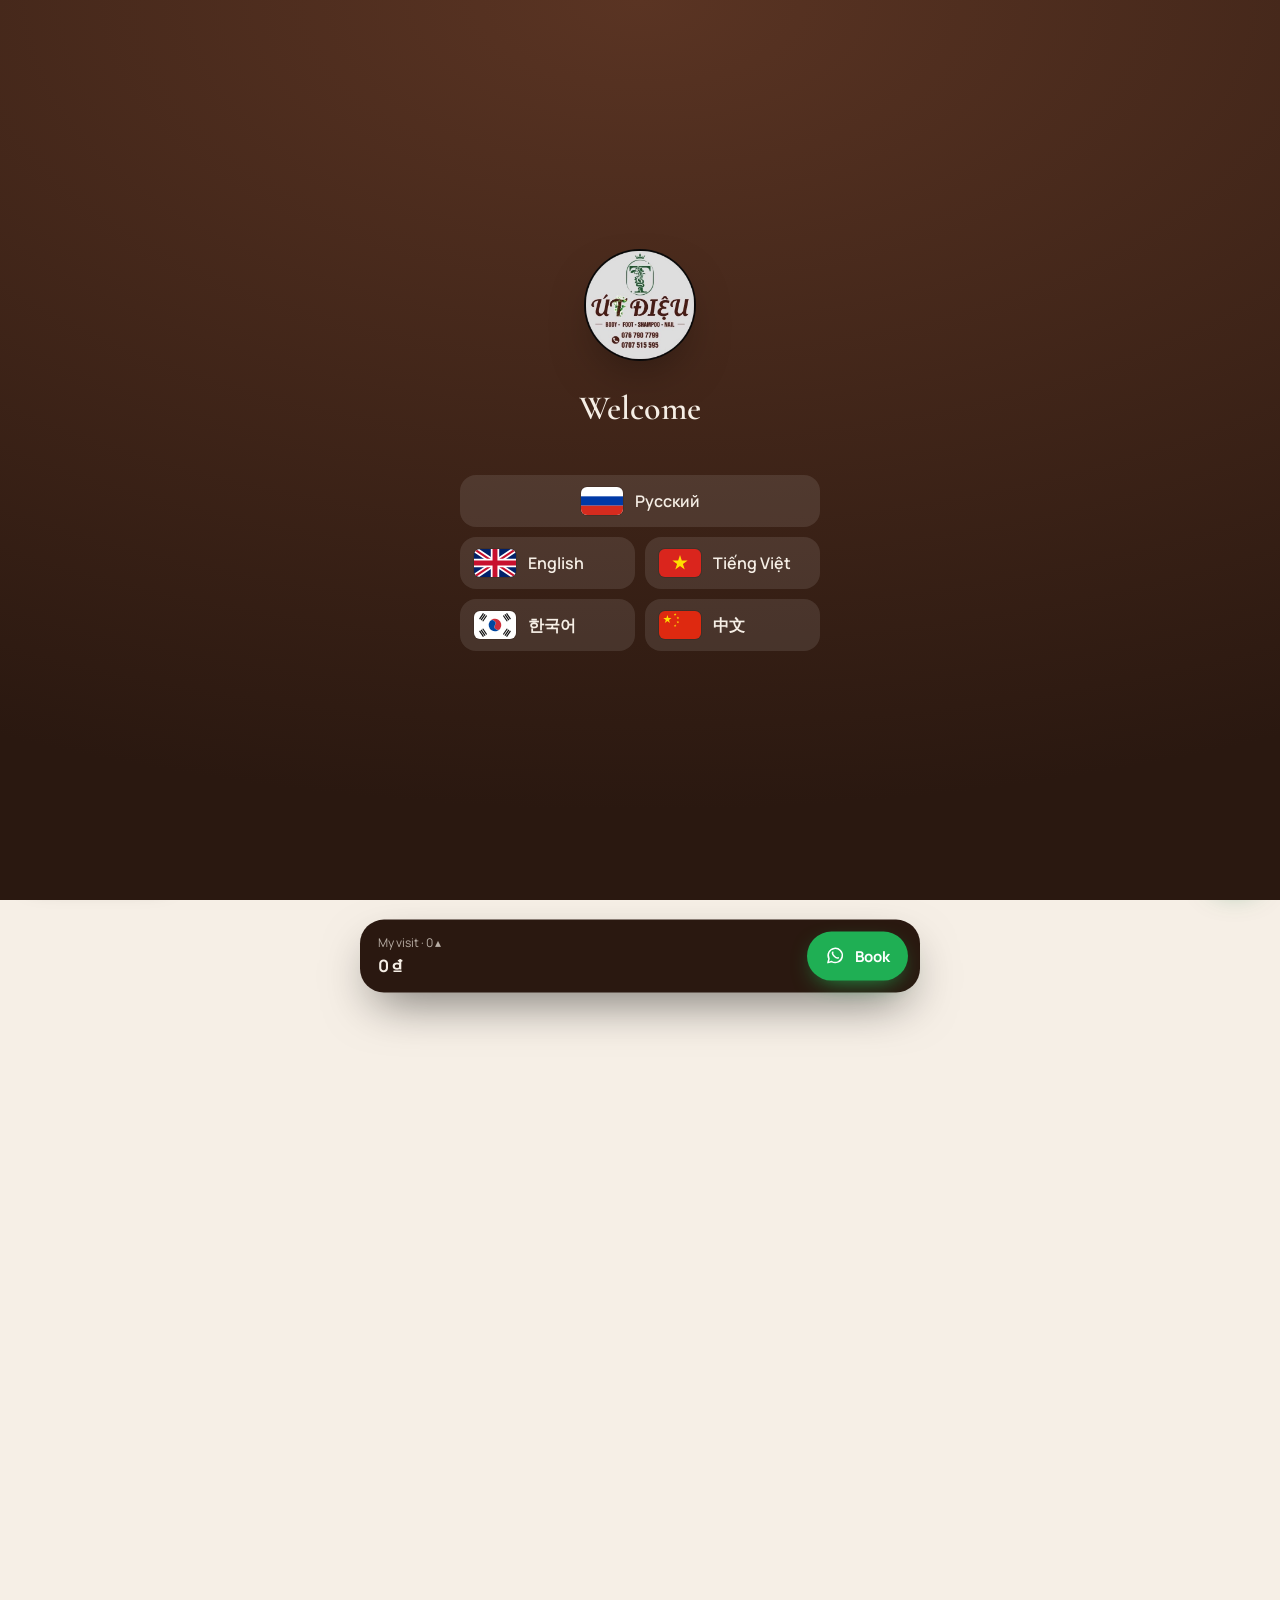
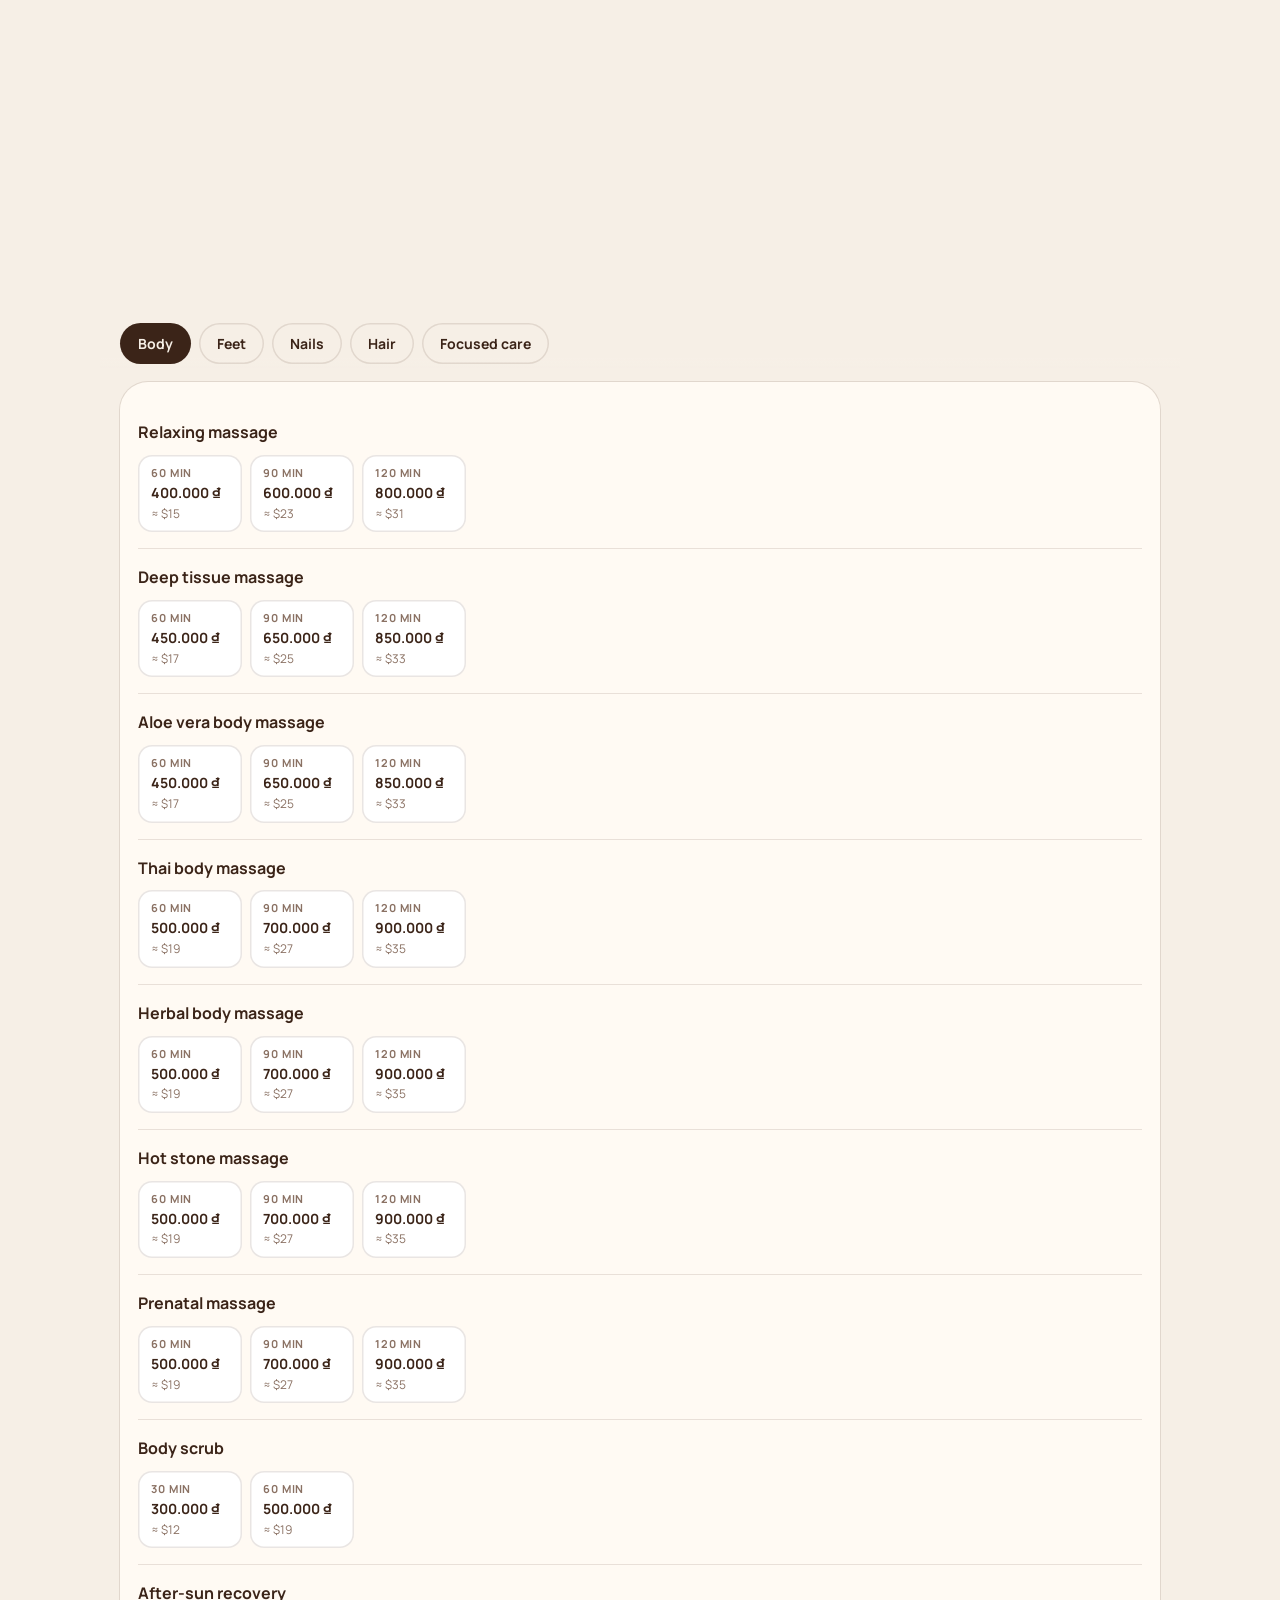
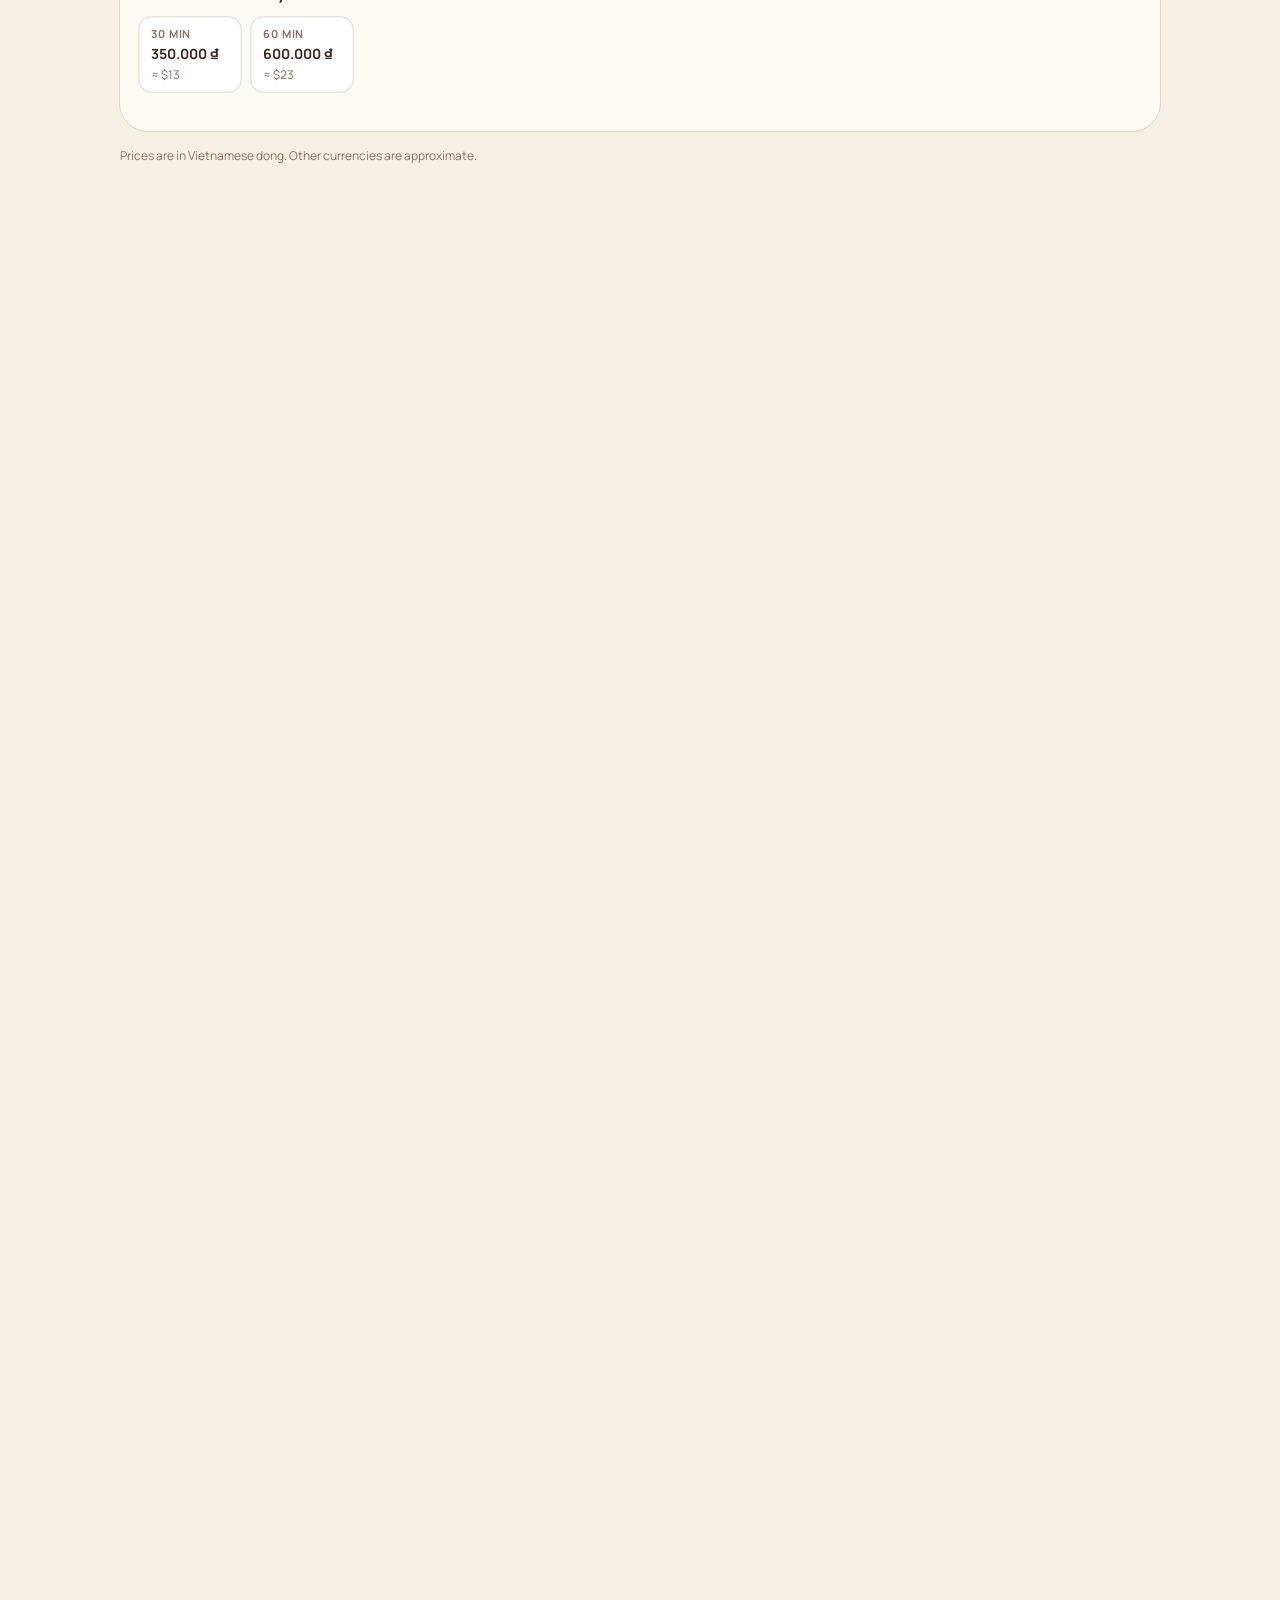
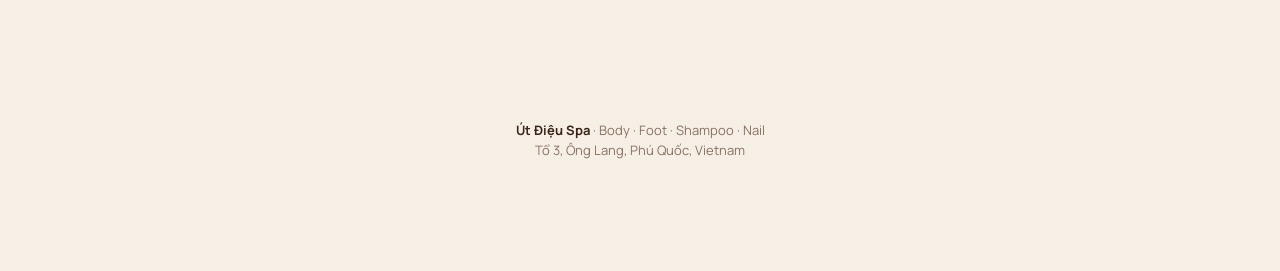
==== index.html @ 689f0826 "Út Điệu: spa, laundry and VF3 rental sites Co-Authored-By: Claude Fable 5.2 <noreply@anthropic.com>" ====
<!doctype html>
<html lang="en">
<head>
<meta charset="utf-8">
<meta name="viewport" content="width=device-width,initial-scale=1,viewport-fit=cover">
<title>Út Điệu Spa — Phú Quốc</title>
<meta name="description" content="Út Điệu Spa, Ông Lang, Phú Quốc — body & foot massage, hair spa, nails. Book on WhatsApp.">
<meta name="theme-color" content="#f6efe6">
<link rel="icon" href="assets/img/logo.jpg">
<link rel="preconnect" href="https://fonts.googleapis.com"><link rel="preconnect" href="https://fonts.gstatic.com" crossorigin>
<link href="https://fonts.googleapis.com/css2?family=Cormorant+Garamond:ital,wght@0,500;0,600;0,700;1,500&family=Manrope:wght@400;600;700&display=swap" rel="stylesheet">
<link rel="stylesheet" href="assets/shared.css">
<style>
:root{--bg:#f6efe6;--ink:#3b2418;--muted:#8a7163;--acc:#a8552f;--acc-ink:#fff;--card:#fffaf3;--line:rgba(74,44,29,.12);--hdr:rgba(246,239,230,.86);
--gate:radial-gradient(120% 90% at 50% 0%,#5a3423,#2a1810);--gate-ink:#f6efe6;--gate-card:rgba(255,255,255,.1);
--fd:"Cormorant Garamond",Georgia,serif;--fb:Manrope,system-ui,sans-serif;--green:#2f6b46}
.hdr:not(.solid){color:#fff}
/* hero */
.hero{position:relative;min-height:100svh;display:flex;align-items:flex-end;padding:0 0 96px;color:#fff;overflow:hidden}
.hero-bg{position:absolute;inset:-6% 0;width:100%;height:112%;object-fit:cover;animation:kb 22s ease-in-out infinite alternate;will-change:transform}
@keyframes kb{from{transform:scale(1.02)}to{transform:scale(1.14) translateY(-2%)}}
.hero::after{content:"";position:absolute;inset:0;background:linear-gradient(180deg,rgba(42,24,16,.45) 0%,rgba(42,24,16,.3) 30%,rgba(42,24,16,.8) 58%,rgba(42,24,16,.95) 100%)}
.hero .w{position:relative;z-index:1}
.hero .kick{color:#f0cfa8}
.hero h1{font-size:clamp(46px,12vw,92px);font-weight:600;margin:14px 0 16px;letter-spacing:-.01em}
.hero h1 em{font-style:italic;color:#f0cfa8}
.hero p{max-width:44ch;opacity:.9;margin-bottom:26px}
.hero-btns{display:flex;flex-wrap:wrap;gap:12px}
.scroll-hint{position:absolute;left:50%;bottom:26px;z-index:1;width:1px;height:44px;background:rgba(255,255,255,.35);overflow:hidden}
.scroll-hint::after{content:"";position:absolute;inset:0;background:#fff;animation:drop 2s infinite}
@keyframes drop{from{transform:translateY(-100%)}to{transform:translateY(100%)}}
/* body map */
.map-grid{display:grid;gap:26px;margin-top:28px}
@media(min-width:820px){.map-grid{grid-template-columns:340px 1fr;align-items:start}}
.figure{position:relative;background:radial-gradient(60% 50% at 50% 40%,#fff8ee,#ecdcc6);border-radius:32px;padding:22px 10px 14px}
.figure svg{height:min(46svh,470px);margin:0 auto;overflow:visible}
.z{color:#d9b998;cursor:pointer;transition:color .35s,transform .35s;transform-box:fill-box;transform-origin:center}
.z .f{fill:currentColor}.z .l{fill:none;stroke:currentColor;stroke-linecap:round}
.z:hover{color:#c99a72}
.z.on{color:var(--acc);filter:drop-shadow(0 6px 14px rgba(168,85,47,.45))}
.dot{fill:#fff;opacity:.9;pointer-events:none;animation:pulse 2.4s infinite;transform-box:fill-box;transform-origin:center}
@keyframes pulse{50%{transform:scale(1.9);opacity:.25}}
.zchips{display:flex;flex-wrap:wrap;gap:8px;justify-content:center;margin-top:14px}
.zchips button{padding:8px 14px;border-radius:99px;background:rgba(255,255,255,.7);font-size:13px;font-weight:600;transition:.25s}
.zchips button.on{background:var(--acc);color:#fff}
.panel{background:var(--card);border-radius:28px;padding:22px 18px;box-shadow:0 0 0 1px var(--line);min-height:220px;scroll-margin-top:70px}
.panel h3{font-size:30px;margin-bottom:4px}
.hint{font-size:13px;color:var(--muted);margin-bottom:8px}
.empty{display:grid;place-items:center;min-height:170px;text-align:center;color:var(--muted);font-family:var(--fd);font-size:24px;font-style:italic}
/* service rows */
.svc{padding:16px 0;border-top:1px solid var(--line);animation:rise .5s cubic-bezier(.2,.7,.2,1) both}
.svc:first-of-type{border-top:0}
.svc-n{font-weight:700;margin-bottom:10px}
.svc-c{display:grid;grid-template-columns:repeat(3,minmax(0,1fr));gap:6px}
@media(min-width:520px){.svc-c{display:flex;flex-wrap:wrap;gap:8px}}
.chip{display:flex;flex-direction:column;align-items:flex-start;gap:1px;padding:9px 9px;border-radius:14px;box-shadow:inset 0 0 0 1.5px var(--line);background:#fff;text-align:left;transition:background .25s,color .25s,transform .2s,box-shadow .25s}
@media(min-width:520px){.chip{padding:9px 13px;min-width:104px}}
.chip:active{transform:scale(.95)}
.chip b{font-size:11px;letter-spacing:.08em;text-transform:uppercase;color:var(--muted);font-weight:700}
.chip span{font-weight:700;font-size:14px;white-space:nowrap}
.chip i{font-style:normal;font-size:12px;color:var(--muted)}
.chip.on{background:var(--green);color:#fff;box-shadow:none}
.chip.on b,.chip.on i{color:rgba(255,255,255,.8)}
.chip.on b::after{content:" ✓"}
/* menu tabs */
.tabs{display:flex;gap:8px;overflow-x:auto;margin:24px -20px 14px;padding:4px 20px;scrollbar-width:none;position:sticky;top:58px;z-index:5;background:linear-gradient(var(--bg) 80%,transparent)}
.tabs::-webkit-scrollbar{display:none}
.tabs button{flex:none;padding:10px 18px;border-radius:99px;font-weight:700;font-size:14px;box-shadow:inset 0 0 0 1.5px var(--line);transition:.25s}
.tabs button.on{background:var(--ink);color:var(--bg);box-shadow:none}
.note{font-size:12px;color:var(--muted);margin-top:16px}
/* gallery */
.gal{display:flex;gap:12px;overflow-x:auto;scroll-snap-type:x mandatory;padding:6px 20px 20px;margin-top:22px;scrollbar-width:none}
.gal::-webkit-scrollbar{display:none}
.gal img{flex:none;width:min(72vw,300px);aspect-ratio:3/4;object-fit:cover;border-radius:24px;scroll-snap-align:center;cursor:zoom-in;transition:transform .5s}
.gal img:nth-child(even){margin-top:26px}
.lb{position:fixed;inset:0;z-index:90;background:rgba(20,10,5,.94);display:grid;place-items:center;padding:16px;animation:fade .3s}
.lb img{max-height:92svh;border-radius:16px}
@keyframes fade{from{opacity:0}}
/* location */
.loc{display:grid;gap:22px}
@media(min-width:820px){.loc{grid-template-columns:1fr 1fr;align-items:center}}
.loc-img{border-radius:28px;aspect-ratio:4/3;object-fit:cover;width:100%}
.loc-rows{margin:18px 0 22px;display:grid;gap:8px;font-weight:600}
.loc-rows a{text-decoration:underline;text-underline-offset:3px;text-decoration-color:var(--line)}
/* cart */
.cart{position:fixed;left:10px;right:10px;bottom:10px;z-index:50;background:#2a1810;color:#f6efe6;border-radius:24px;padding:12px;transform:translateY(140%);transition:transform .5s cubic-bezier(.2,.8,.2,1);box-shadow:0 20px 50px -15px rgba(0,0,0,.6);max-width:560px;margin:0 auto}
body.has-cart .cart{transform:none}
.cart-top{display:flex;align-items:center;gap:10px}
.cart-sum{flex:1;text-align:left;padding:2px 6px;min-width:0}
.cart-sum small{display:block;font-size:12px;opacity:.7}
.cart-sum strong{font-size:17px;white-space:nowrap}
.cart .btn{padding:13px 18px;font-size:15px}
.cart-list{max-height:0;overflow:hidden;transition:max-height .4s;font-size:14px}
.cart.open .cart-list{max-height:40svh;overflow:auto}
.cart-list div{display:flex;justify-content:space-between;gap:10px;padding:9px 6px;border-bottom:1px solid rgba(255,255,255,.1)}
.cart-list button{opacity:.6;padding:0 6px;font-size:18px}

</style>
</head>
<body>
<header class="hdr">
  <a class="brand" href="#top"><img src="assets/img/logo.jpg" alt="">Út Điệu Spa</a>
  <button id="langBtn" class="lang-btn" aria-label="Language"></button>
</header>

<section class="hero" id="top">
  <img class="hero-bg" src="assets/img/p14.jpg" alt="">
  <div class="w">
    <div class="kick rv">Ông Lang · Phú Quốc</div>
    <h1 class="rv d1" data-i18n="hero_h"></h1>
    <p class="rv d2" data-i18n="hero_p"></p>
    <div class="hero-btns rv d3">
      <a class="btn" href="#map" data-i18n="hero_cta"></a>
      <a class="btn ghost" href="#menu" data-i18n="menu_h"></a>
    </div>
  </div>
  <div class="scroll-hint"></div>
</section>

<section id="map">
  <div class="w">
    <div class="kick rv" data-i18n="map_k"></div>
    <h2 class="h2 rv" data-i18n="map_h"></h2>
    <p class="lead rv" data-i18n="map_p"></p>
    <div class="map-grid">
      <div class="figure rv">
        <svg viewBox="0 0 220 490" id="body" role="img" aria-label="Body map">
          <g class="z" data-z="head"><ellipse class="f" cx="110" cy="46" rx="27" ry="33"/></g>
          <g class="z" data-z="shoulders"><rect class="f" x="99" y="76" width="22" height="24" rx="8"/><path class="f" d="M56 124Q58 98 100 93L120 93Q162 98 164 124Q110 106 56 124Z"/></g>
          <g class="z" data-z="body"><path class="f" d="M63 130Q110 113 157 130L150 205Q146 234 156 264Q110 278 64 264Q74 234 70 205Z"/></g>
          <g class="z" data-z="arms"><path class="l" stroke-width="21" d="M46 136Q35 190 31 256"/><path class="l" stroke-width="21" d="M174 136Q185 190 189 256"/><ellipse class="f" cx="29" cy="284" rx="11" ry="15"/><ellipse class="f" cx="191" cy="284" rx="11" ry="15"/></g>
          <g class="z" data-z="legs"><path class="l" stroke-width="34" d="M88 294Q84 360 88 428"/><path class="l" stroke-width="34" d="M132 294Q136 360 132 428"/></g>
          <g class="z" data-z="feet"><ellipse class="f" cx="83" cy="466" rx="21" ry="12"/><ellipse class="f" cx="137" cy="466" rx="21" ry="12"/></g>
          <circle class="dot" cx="110" cy="46" r="4"/><circle class="dot" cx="110" cy="104" r="4" style="animation-delay:.3s"/><circle class="dot" cx="110" cy="190" r="4" style="animation-delay:.6s"/><circle class="dot" cx="33" cy="230" r="4" style="animation-delay:.9s"/><circle class="dot" cx="134" cy="360" r="4" style="animation-delay:1.2s"/><circle class="dot" cx="83" cy="466" r="4" style="animation-delay:1.5s"/>
        </svg>
        <div class="zchips" id="zchips"></div>
      </div>
      <div class="panel rv d1" id="panel"></div>
    </div>
  </div>
</section>

<section id="menu" style="padding-top:20px">
  <div class="w">
    <div class="kick rv" data-i18n="menu_k"></div>
    <h2 class="h2 rv" data-i18n="menu_h"></h2>
    <p class="lead rv" data-i18n="tap_hint"></p>
    <div class="tabs" id="tabs"></div>
    <div class="panel" id="list" style="min-height:0"></div>
    <p class="note" data-i18n="rate_note"></p>
  </div>
</section>

<section id="gallery" style="padding-bottom:30px">
  <div class="w"><div class="kick rv" data-i18n="gal_k"></div><h2 class="h2 rv" data-i18n="gal_h"></h2></div>
  <div class="gal" id="gal"></div>
</section>

<section id="find">
  <div class="w loc">
    <img class="loc-img rv" src="assets/img/p18.jpg" alt="Út Điệu Spa" loading="lazy">
    <div class="rv d1">
      <div class="kick" data-i18n="loc_k"></div>
      <h2 class="h2" data-i18n="loc_h"></h2>
      <p class="lead" data-i18n="loc_p"></p>
      <div class="loc-rows">
        <span>📍 <span data-i18n="foot_addr"></span></span>
        <span>📞 <a href="tel:+84767907799">+84 76 790 7799</a> · <a href="tel:+84707515595">+84 707 515 595</a></span>
        <span>💬 <a href="https://zalo.me/0767907799" target="_blank" rel="noopener">Zalo</a></span>
      </div>
      <div class="hero-btns">
        <a class="btn wa" data-wa><span data-i18n="wa_btn"></span></a>
        <a class="btn ghost" target="_blank" rel="noopener" href="https://www.google.com/maps/search/?api=1&query=%C3%9At+%C4%90i%E1%BB%87u+Spa+%C3%94ng+Lang+Ph%C3%BA+Qu%E1%BB%91c" data-i18n="map_btn"></a>
      </div>
    </div>
  </div>
</section>

<section id="cross" style="padding-top:20px"></section>
<footer><div class="w"><b>Út Điệu Spa</b> · Body · Foot · Shampoo · Nail<br><span data-i18n="foot_addr"></span></div></footer>

<div class="cart" id="cart">
  <div class="cart-list" id="cartList"></div>
  <div class="cart-top">
    <button class="cart-sum" id="cartSum"></button>
    <a class="btn wa" id="cartGo" target="_blank" rel="noopener"></a>
  </div>
</div>

<script>
/* ===== Услуги и цены (в тысячах донгов). d — длительность в минутах, 0 = без длительности. n — [ru,en,vi,ko,zh] ===== */
const SERVICES = [
 {id:'relax',c:'body',d:[60,90,120],p:[400,600,800],n:['Расслабляющий массаж','Relaxing massage','Massage thư giãn','릴랙싱 마사지','舒缓按摩']},
 {id:'deep',c:'body',d:[60,90,120],p:[450,650,850],n:['Глубокий массаж тканей','Deep tissue massage','Massage mô sâu','딥티슈 마사지','深层组织按摩']},
 {id:'aloe',c:'body',d:[60,90,120],p:[450,650,850],n:['Массаж с алоэ вера','Aloe vera body massage','Massage nha đam','알로에 베라 마사지','芦荟身体按摩']},
 {id:'thai',c:'body',d:[60,90,120],p:[500,700,900],n:['Тайский массаж','Thai body massage','Massage Thái','타이 마사지','泰式按摩']},
 {id:'herbal',c:'body',d:[60,90,120],p:[500,700,900],n:['Травяной массаж','Herbal body massage','Massage thảo dược','허브 마사지','草本按摩']},
 {id:'stone',c:'body',d:[60,90,120],p:[500,700,900],n:['Массаж горячими камнями','Hot stone massage','Massage đá nóng','핫스톤 마사지','热石按摩']},
 {id:'prenatal',c:'body',d:[60,90,120],p:[500,700,900],n:['Массаж для беременных','Prenatal massage','Massage bầu','임산부 마사지','孕妇按摩']},
 {id:'scrub',c:'body',d:[30,60],p:[300,500],n:['Скраб для тела','Body scrub','Tẩy tế bào chết toàn thân','바디 스크럽','身体磨砂']},
 {id:'sun',c:'body',d:[30,60],p:[350,600],n:['Восстановление после загара','After-sun recovery','Phục hồi da sau cháy nắng','선번 진정 케어','晒后修复']},
 {id:'foot',c:'foot',d:[30,60,90],p:[250,450,650],n:['Массаж стоп','Foot massage','Massage chân','발 마사지','足部按摩']},
 {id:'fscrub',c:'foot',d:[30,60,90],p:[250,450,650],n:['Скраб для ног','Foot scrub','Tẩy tế bào chết chân','발 스크럽','足部磨砂']},
 {id:'fscrubm',c:'foot',d:[60,90],p:[450,650],n:['Скраб + массаж стоп','Foot scrub + massage','Tẩy tế bào chết + massage chân','발 스크럽 + 마사지','足部磨砂 + 按摩']},
 {id:'fcare',c:'foot',d:[60,90],p:[500,700],n:['Уход за стопами: пилинг пяток, очищение, массаж','Foot care: heel scrub, cleansing, massage','Chăm sóc chân: chà gót, làm sạch, massage','풋 케어: 각질 제거 · 클렌징 · 마사지','足部护理：去角质 · 清洁 · 按摩']},
 {id:'nbasic',c:'nail',d:[0],p:[200],n:['Маникюр / педикюр без покрытия','Manicure / pedicure, no polish','Cắt da, làm sạch móng (không sơn)','매니큐어 / 페디큐어 (컬러 없음)','修甲 / 修脚（不涂甲油）']},
 {id:'nremove',c:'nail',d:[0],p:[150],n:['Снятие гель-лака','Gel removal','Tháo gel cũ','젤 제거','卸除旧甲油胶']},
 {id:'ngel',c:'nail',d:[0],p:[450],n:['Покрытие гель-лаком','Gel polish','Sơn gel','젤 네일','甲油胶']},
 {id:'ncool',c:'nail',d:[0],p:[400],n:['Холодный гель-лак','Cool gel polish','Sơn gel lạnh','쿨 젤 네일','冷凝胶甲油']},
 {id:'ndesign',c:'nail',d:[0],p:[200],max:1000,n:['Индивидуальный дизайн','Custom nail design','Vẽ móng theo yêu cầu','커스텀 네일 아트','定制美甲设计']},
 {id:'hwash',c:'hair',d:[45,60,90],p:[350,450,600],n:['Мытьё и сушка волос','Hair wash & blow-dry','Gội và sấy khô','샴푸 & 드라이','洗发吹干']},
 {id:'hrelax',c:'hair',d:[45,60,90],p:[350,450,600],n:['Расслабляющее мытьё головы','Relaxing hair wash','Gội đầu thư giãn','릴랙싱 샴푸','舒缓洗发']},
 {id:'hherbal',c:'hair',d:[45,60,90],p:[400,500,700],n:['Мытьё с травяным шампунем','Herbal shampoo','Gội đầu thảo dược','허브 샴푸','草本洗发']},
 {id:'hmask',c:'hair',d:[45,60,90],p:[400,500,700],n:['Мытьё волос + маска для лица','Hair wash + face mask','Gội đầu + đắp mặt nạ','샴푸 + 페이스 마스크','洗发 + 面膜']},
 {id:'hface',c:'hair',d:[45,60,90],p:[400,500,700],n:['Мытьё волос + массаж лица','Hair wash + facial massage','Gội đầu + massage mặt','샴푸 + 얼굴 마사지','洗发 + 面部按摩']},
 {id:'hneck',c:'hair',d:[45,60,90],p:[400,500,700],n:['Мытьё волос + массаж шеи и плеч','Hair wash + neck & shoulder massage','Gội đầu + massage cổ vai gáy','샴푸 + 목 · 어깨 마사지','洗发 + 肩颈按摩']},
 {id:'hand',c:'focus',d:[30,60,90],p:[250,400,600],n:['Массаж рук','Hand massage','Massage tay','손 마사지','手部按摩']},
 {id:'neck',c:'focus',d:[30,60,90],p:[250,400,600],n:['Массаж шеи и плеч','Neck & shoulder massage','Massage cổ vai gáy','목 · 어깨 마사지','肩颈按摩']},
 {id:'facial',c:'focus',d:[30,60,90],p:[300,500,800],n:['Массаж лица','Facial massage','Massage mặt','얼굴 마사지','面部按摩']},
 {id:'mask',c:'focus',d:[0],p:[100],n:['Премиальная маска для лица','Premium face mask','Mặt nạ cao cấp','프리미엄 페이스 마스크','高级面膜']},
];
const CATS = ['body','foot','nail','hair','focus'];
const ZONES = {
 head:['facial','mask','hrelax','hherbal','hmask','hface','hwash'],
 shoulders:['neck','hneck','deep','thai'],
 body:['relax','deep','aloe','herbal','stone','prenatal','scrub','sun'],
 arms:['hand','nbasic','ngel','ncool','ndesign'],
 legs:['foot','fscrubm','thai','relax'],
 feet:['foot','fscrub','fscrubm','fcare','nbasic','ngel'],
};
window.SITE = {
 id:'spa', root:'', hello:"Hello! I'd like to book at Út Điệu Spa.",
 gateLogo:'<img class="gate-logo" src="assets/img/logo.jpg" alt="Út Điệu Spa">',
 dict:{
  title:['Út Điệu Spa — массаж и спа на Фукоке','Út Điệu Spa — massage & spa in Phú Quốc','Út Điệu Spa — massage & spa tại Phú Quốc','Út Điệu Spa — 푸꾸옥 마사지 & 스파','Út Điệu Spa — 富国岛按摩水疗'],
  hero_h:['Час тишины <em>посреди отпуска</em>','An hour of calm <em>in the middle of your holiday</em>','Một giờ bình yên <em>giữa kỳ nghỉ</em>','휴가 중 만나는 <em>고요한 한 시간</em>','假期里的 <em>一小时宁静</em>'],
  hero_p:['Массаж тела и стоп, спа для волос, маникюр. Выберите процедуру и напишите нам в WhatsApp.','Body and foot massage, hair spa, nails. Pick a treatment and message us on WhatsApp.','Massage toàn thân và chân, gội đầu dưỡng sinh, làm móng. Chọn liệu trình và nhắn cho chúng tôi qua WhatsApp.','바디·발 마사지, 헤어 스파, 네일. 원하는 관리를 고르고 WhatsApp으로 연락 주세요.','身体与足部按摩、头发水疗、美甲。选好项目，用 WhatsApp 联系我们。'],
  hero_cta:['Подобрать массаж','Find my massage','Chọn liệu trình','마사지 고르기','挑选按摩'],
  map_k:['Карта тела','Body map','Bản đồ cơ thể','바디 맵','身体地图'],
  map_h:['Что хочется расслабить?','Where do you need it most?','Bạn muốn thư giãn vùng nào?','어디를 풀어드릴까요?','想放松哪里？'],
  map_p:['Нажмите на часть тела — покажем подходящие процедуры.','Tap a part of the body to see the treatments that fit.','Chạm vào vùng cơ thể để xem liệu trình phù hợp.','몸의 부위를 누르면 알맞은 관리를 보여드려요.','点击身体部位，查看合适的项目。'],
  map_empty:['Выберите зону на фигуре','Tap a zone on the figure','Hãy chọn một vùng trên hình','그림에서 부위를 선택하세요','请在图上选择部位'],
  z_head:['Голова и лицо','Head & face','Đầu & mặt','머리 & 얼굴','头部与面部'],
  z_shoulders:['Шея и плечи','Neck & shoulders','Cổ & vai','목 & 어깨','肩颈'],
  z_body:['Спина и тело','Back & body','Lưng & toàn thân','등 & 전신','背部与全身'],
  z_arms:['Руки','Arms & hands','Tay','팔 & 손','手臂与手'],
  z_legs:['Ноги','Legs','Chân','다리','腿部'],
  z_feet:['Стопы','Feet','Bàn chân','발','足部'],
  tap_hint:['Нажмите на цену, чтобы добавить процедуру в визит.','Tap a price to add the treatment to your visit.','Chạm vào giá để thêm liệu trình vào lịch hẹn.','가격을 누르면 예약 목록에 담겨요.','点击价格即可加入预约。'],
  menu_k:['Меню','Menu','Bảng giá','메뉴','价目表'],
  menu_h:['Все процедуры','All treatments','Tất cả dịch vụ','전체 메뉴','全部项目'],
  c_body:['Тело','Body','Toàn thân','바디','身体'], c_foot:['Стопы','Feet','Chân','발','足部'], c_nail:['Ногти','Nails','Móng','네일','美甲'],
  c_hair:['Волосы','Hair','Gội đầu','헤어','洗发'], c_focus:['Точечный уход','Focused care','Chăm sóc chuyên sâu','집중 케어','局部护理'],
  min:['мин','min','phút','분','分钟'],
  gal_k:['Атмосфера','Atmosphere','Không gian','분위기','环境'],
  gal_h:['Внутри салона','Inside the spa','Bên trong spa','스파 둘러보기','店内一览'],
  loc_k:['Контакты','Contact','Liên hệ','연락처','联系方式'],
  loc_h:['Как нас найти','Find us','Tìm chúng tôi','오시는 길','如何找到我们'],
  loc_p:['Мы в Онг Ланге. Напишите — подскажем дорогу и подберём время.','We are in Ông Lang. Message us and we will help you find the way and pick a time.','Chúng tôi ở Ông Lang. Nhắn tin để được chỉ đường và đặt giờ.','옹랑에 있습니다. 메시지 주시면 길 안내와 시간 예약을 도와드려요.','我们位于 Ông Lang。给我们留言，我们会为您指路并安排时间。'],
  map_btn:['Открыть карту','Open the map','Mở bản đồ','지도 열기','打开地图'],
  cart_h:['Мой визит','My visit','Lịch hẹn của tôi','내 예약','我的预约'],
  book:['Записаться','Book','Đặt lịch','예약하기','预约'],
 },
 onLang(){ renderAll(); }
};

const byId = Object.fromEntries(SERVICES.map(s=>[s.id,s]));
const cart = new Map(); let zone = null, cat = 'body';
const L = () => ['ru','en','vi','ko','zh'].indexOf(UD.lang);
const $ = (s) => document.querySelector(s);

function row(s, i){
  const chips = s.d.map((d,j)=>{
    const k = s.id+':'+d, price = s.max ? UD.fmt(s.p[j]).replace(' ₫','')+' – '+UD.fmt(s.max) : UD.fmt(s.p[j]);
    return `<button class="chip${cart.has(k)?' on':''}" data-k="${k}">${d?`<b>${d} ${UD.t('min')}</b>`:'<b>+</b>'}<span>${price}</span><i>${UD.approx(s.p[j])}</i></button>`;
  }).join('');
  return `<div class="svc" style="animation-delay:${i*.05}s"><div class="svc-n">${s.n[L()]}</div><div class="svc-c">${chips}</div></div>`;
}
function renderPanel(){
  $('#panel').innerHTML = zone
    ? `<h3>${UD.t('z_'+zone)}</h3><div class="hint">${UD.t('tap_hint')}</div>` + ZONES[zone].map((id,i)=>row(byId[id],i)).join('')
    : `<div class="empty">${UD.t('map_empty')}</div>`;
  document.querySelectorAll('.z').forEach(z=>z.classList.toggle('on', z.dataset.z===zone));
  $('#zchips').innerHTML = Object.keys(ZONES).map(z=>`<button data-z="${z}" class="${z===zone?'on':''}">${UD.t('z_'+z)}</button>`).join('');
}
function renderMenu(){
  $('#tabs').innerHTML = CATS.map(c=>`<button data-c="${c}" class="${c===cat?'on':''}">${UD.t('c_'+c)}</button>`).join('');
  $('#list').innerHTML = SERVICES.filter(s=>s.c===cat).map(row).join('');
}
function renderCart(){
  let sum=0, mins=0, plus=false, html='', msg="Hello! I'd like to book at Út Điệu Spa:\n";
  cart.forEach((v,k)=>{
    const [id,d]=k.split(':'), s=byId[id], p=s.p[s.d.indexOf(+d)];
    sum+=p; mins+=+d; if(s.max) plus=true;
    html+=`<div><span>${s.n[L()]}${+d?` · ${d} ${UD.t('min')}`:''}</span><span>${UD.fmt(p)}${s.max?'+':''} <button data-rm="${k}" aria-label="remove">×</button></span></div>`;
    msg+=`• ${s.n[1]}${+d?` — ${d} min`:''} — ${UD.fmt(p)}${s.max?'+':''}\n`;
  });
  msg+=`Total: ${UD.fmt(sum)}${plus?'+':''}\nPreferred day and time: `;
  document.body.classList.toggle('has-cart', cart.size>0);
  if(!cart.size) $('#cart').classList.remove('open');
  $('#cartList').innerHTML = html;
  $('#cartSum').innerHTML = `<small>${UD.t('cart_h')} · ${cart.size}${mins?` · ${mins} ${UD.t('min')}`:''} ▴</small><strong>${UD.fmt(sum)}${plus?'+':''}</strong>`;
  $('#cartGo').innerHTML = UD.WA_ICON+`<span>${UD.t('book')}</span>`;
  $('#cartGo').href = UD.wa(msg);
}
function renderAll(){ renderPanel(); renderMenu(); renderCart(); }
function pickZone(z){ zone = z; renderPanel(); if(innerWidth<820) $('#panel').scrollIntoView({behavior:'smooth',block:'start'}); }

document.addEventListener('click',(e)=>{
  const chip=e.target.closest('.chip'), z=e.target.closest('[data-z]'), tab=e.target.closest('[data-c]'), rm=e.target.closest('[data-rm]');
  if(chip){ const k=chip.dataset.k; cart.has(k)?cart.delete(k):cart.set(k,1);
    document.querySelectorAll(`.chip[data-k="${k}"]`).forEach(c=>c.classList.toggle('on',cart.has(k))); renderCart(); }
  else if(rm){ cart.delete(rm.dataset.rm); renderAll(); }
  else if(z) pickZone(z.dataset.z);
  else if(tab){ cat=tab.dataset.c; renderMenu(); }
  else if(e.target.closest('#cartSum')) $('#cart').classList.toggle('open');
  else if(e.target.closest('.gal img')){ const b=document.createElement('div'); b.className='lb'; b.innerHTML=`<img src="${e.target.src}" alt="">`; b.onclick=()=>b.remove(); document.body.appendChild(b); }
});
$('#gal').innerHTML = [17,9,12,13,16,10,15,8,11].map(n=>`<img class="rv" loading="lazy" src="assets/img/p${n}.jpg" alt="Út Điệu Spa">`).join('');
</script>
<script src="assets/shared.js"></script>
</body>
</html>
---- assets/shared.css ----
*,*::before,*::after{box-sizing:border-box}
html{scroll-behavior:smooth;-webkit-text-size-adjust:100%}
body{margin:0;background:var(--bg);color:var(--ink);font-family:var(--fb);font-size:16px;line-height:1.55;-webkit-font-smoothing:antialiased;overflow-x:hidden}
img,svg{display:block;max-width:100%}
a{color:inherit;text-decoration:none}
button{font:inherit;color:inherit;cursor:pointer;border:0;background:none;padding:0;-webkit-tap-highlight-color:transparent}
h1,h2,h3{font-family:var(--fd);margin:0;line-height:1.08;text-wrap:balance}
p{margin:0}
.w{width:100%;max-width:1080px;margin:0 auto;padding:0 20px}
section{padding:64px 0}
.kick{font-size:12px;letter-spacing:.18em;text-transform:uppercase;color:var(--acc);font-weight:700}
.h2{font-size:clamp(30px,6vw,46px);margin:10px 0 12px}
.lead{color:var(--muted);max-width:52ch}

/* reveal */
.rv{opacity:0;transform:translateY(22px);transition:opacity .8s cubic-bezier(.2,.7,.2,1),transform .8s cubic-bezier(.2,.7,.2,1)}
.rv.in{opacity:1;transform:none}
.rv.d1{transition-delay:.1s}.rv.d2{transition-delay:.2s}.rv.d3{transition-delay:.3s}

/* header */
.hdr{position:fixed;inset:0 0 auto 0;z-index:40;display:flex;align-items:center;justify-content:space-between;padding:10px 16px;transition:background .3s,box-shadow .3s,color .3s}
.hdr.solid{background:var(--hdr);backdrop-filter:blur(12px);-webkit-backdrop-filter:blur(12px);box-shadow:0 1px 0 var(--line)}
.brand{display:flex;align-items:center;gap:10px;font-family:var(--fd);font-weight:700;font-size:19px}
.brand img{width:38px;height:38px;border-radius:50%}
.lang-btn{display:flex;align-items:center;gap:8px;padding:6px 12px 6px 6px;border-radius:99px;background:var(--card);box-shadow:0 0 0 1px var(--line);font-size:13px;font-weight:700;text-transform:uppercase;color:var(--ink)}
.flag{width:30px;height:20px;border-radius:4px;overflow:hidden;box-shadow:0 0 0 1px rgba(0,0,0,.12);flex:none}
.flag svg{width:100%;height:100%}

/* buttons */
.btn{display:inline-flex;align-items:center;justify-content:center;gap:10px;padding:15px 24px;border-radius:99px;font-weight:700;font-size:16px;background:var(--acc);color:var(--acc-ink);transition:transform .2s,box-shadow .2s;box-shadow:0 8px 24px -10px var(--acc)}
.btn:active{transform:scale(.97)}
.btn.wa{background:#1faf54;color:#fff;box-shadow:0 8px 24px -10px #1faf54}
.btn.ghost{background:transparent;color:inherit;box-shadow:inset 0 0 0 1.5px currentColor}
.btn svg{width:20px;height:20px;flex:none}

/* language gate */
.gate{position:fixed;inset:0;z-index:100;display:flex;flex-direction:column;align-items:center;justify-content:center;gap:22px;padding:24px;background:var(--gate);color:var(--gate-ink);transition:opacity .6s,transform .8s cubic-bezier(.7,0,.2,1)}
.gate.out{opacity:0;transform:scale(1.08);pointer-events:none}
.gate-logo{width:112px;height:112px;border-radius:50%;box-shadow:0 20px 50px -20px rgba(0,0,0,.5);animation:pop .9s cubic-bezier(.2,.9,.3,1.2) both}
.gate-hi{font-family:var(--fd);font-size:34px;font-weight:600;height:44px;transition:opacity .4s;text-align:center}
.gate-sub{font-size:13px;letter-spacing:.14em;text-transform:uppercase;opacity:.65;margin-top:-14px;height:18px;transition:opacity .4s}
.gate-list{display:grid;grid-template-columns:1fr 1fr;gap:10px;width:100%;max-width:360px}
.gate-list button{display:flex;align-items:center;gap:12px;padding:12px 14px;border-radius:16px;background:var(--gate-card);font-weight:600;font-size:16px;animation:rise .7s cubic-bezier(.2,.7,.2,1) both;transition:transform .2s,background .2s}
.gate-list button:first-child{grid-column:1/-1;justify-content:center}
.gate-list button:active{transform:scale(.96)}
.gate-list .flag{width:42px;height:28px;border-radius:6px}
@keyframes pop{from{opacity:0;transform:scale(.6)}}
@keyframes rise{from{opacity:0;transform:translateY(18px)}}

/* floating */
.fab{position:fixed;right:16px;bottom:16px;z-index:45;width:58px;height:58px;border-radius:50%;background:#1faf54;color:#fff;display:grid;place-items:center;box-shadow:0 12px 30px -8px rgba(20,120,60,.7);transition:transform .3s,opacity .3s}
.fab svg{width:30px;height:30px}
.fab::after{content:"";position:absolute;inset:0;border-radius:50%;box-shadow:0 0 0 0 rgba(31,175,84,.5);animation:ping 2.6s infinite}
@keyframes ping{70%,100%{box-shadow:0 0 0 18px rgba(31,175,84,0)}}
.snd{position:fixed;left:16px;bottom:16px;z-index:45;height:46px;min-width:46px;padding:0 13px;border-radius:99px;background:var(--card);color:var(--ink);box-shadow:0 0 0 1px var(--line),0 10px 24px -12px rgba(0,0,0,.4);display:flex;align-items:center;gap:8px;font-size:13px;font-weight:600;transition:transform .3s}
.snd .bars{display:flex;align-items:flex-end;gap:3px;height:16px;width:20px;justify-content:center}
.snd .bars i{width:3px;height:4px;border-radius:2px;background:currentColor;opacity:.5}
.snd.on .bars i{opacity:1;animation:eq 1s ease-in-out infinite alternate;background:var(--acc)}
.snd.on .bars i:nth-child(2){animation-delay:-.4s}.snd.on .bars i:nth-child(3){animation-delay:-.7s}.snd.on .bars i:nth-child(4){animation-delay:-.2s}
@keyframes eq{to{height:16px}}
.snd span{max-width:200px;overflow:hidden;white-space:nowrap;transition:max-width .5s,opacity .3s}
.snd.mini span{max-width:0;opacity:0;margin-left:-8px}
body.has-cart .fab{transform:scale(0);opacity:0}
body.has-cart .snd{transform:translateY(-78px)}

/* cross links */
.cross-grid{display:grid;gap:14px;margin-top:24px}
@media(min-width:700px){.cross-grid{grid-template-columns:1fr 1fr}}
.xcard{position:relative;display:flex;align-items:center;gap:16px;padding:22px;border-radius:24px;overflow:hidden;min-height:112px;transition:transform .3s}
.xcard:active{transform:scale(.98)}
.xcard b{display:block;font-size:20px;line-height:1.2}
.xcard small{display:block;opacity:.8;font-size:14px;margin-top:4px}
.xcard .ico{font-size:40px;flex:none}
.xcard .arr{margin-left:auto;font-size:22px;transition:transform .3s}
.xcard:hover .arr{transform:translateX(5px)}
.x-spa{background:linear-gradient(135deg,#f3e6d4,#e2c7a6);color:#4a2c1d;font-family:"Cormorant Garamond",serif}
.x-spa b{font-size:26px}.x-spa small{font-family:Manrope,sans-serif}
.x-laundry{background:linear-gradient(135deg,#dff3ff,#b9e2fb);color:#0c4a6e}
.x-car{background:linear-gradient(135deg,#1a1d24,#2d1b12);color:#fff}
.x-car b{color:#ff7a3d;text-transform:uppercase;letter-spacing:.02em}

footer{padding:36px 0 110px;font-size:13px;color:var(--muted);text-align:center}
footer b{color:var(--ink)}
@media(prefers-reduced-motion:reduce){*{animation:none!important;transition:none!important}.rv{opacity:1;transform:none}}
body.has-cart .snd span{max-width:0;opacity:0;margin-left:-8px}
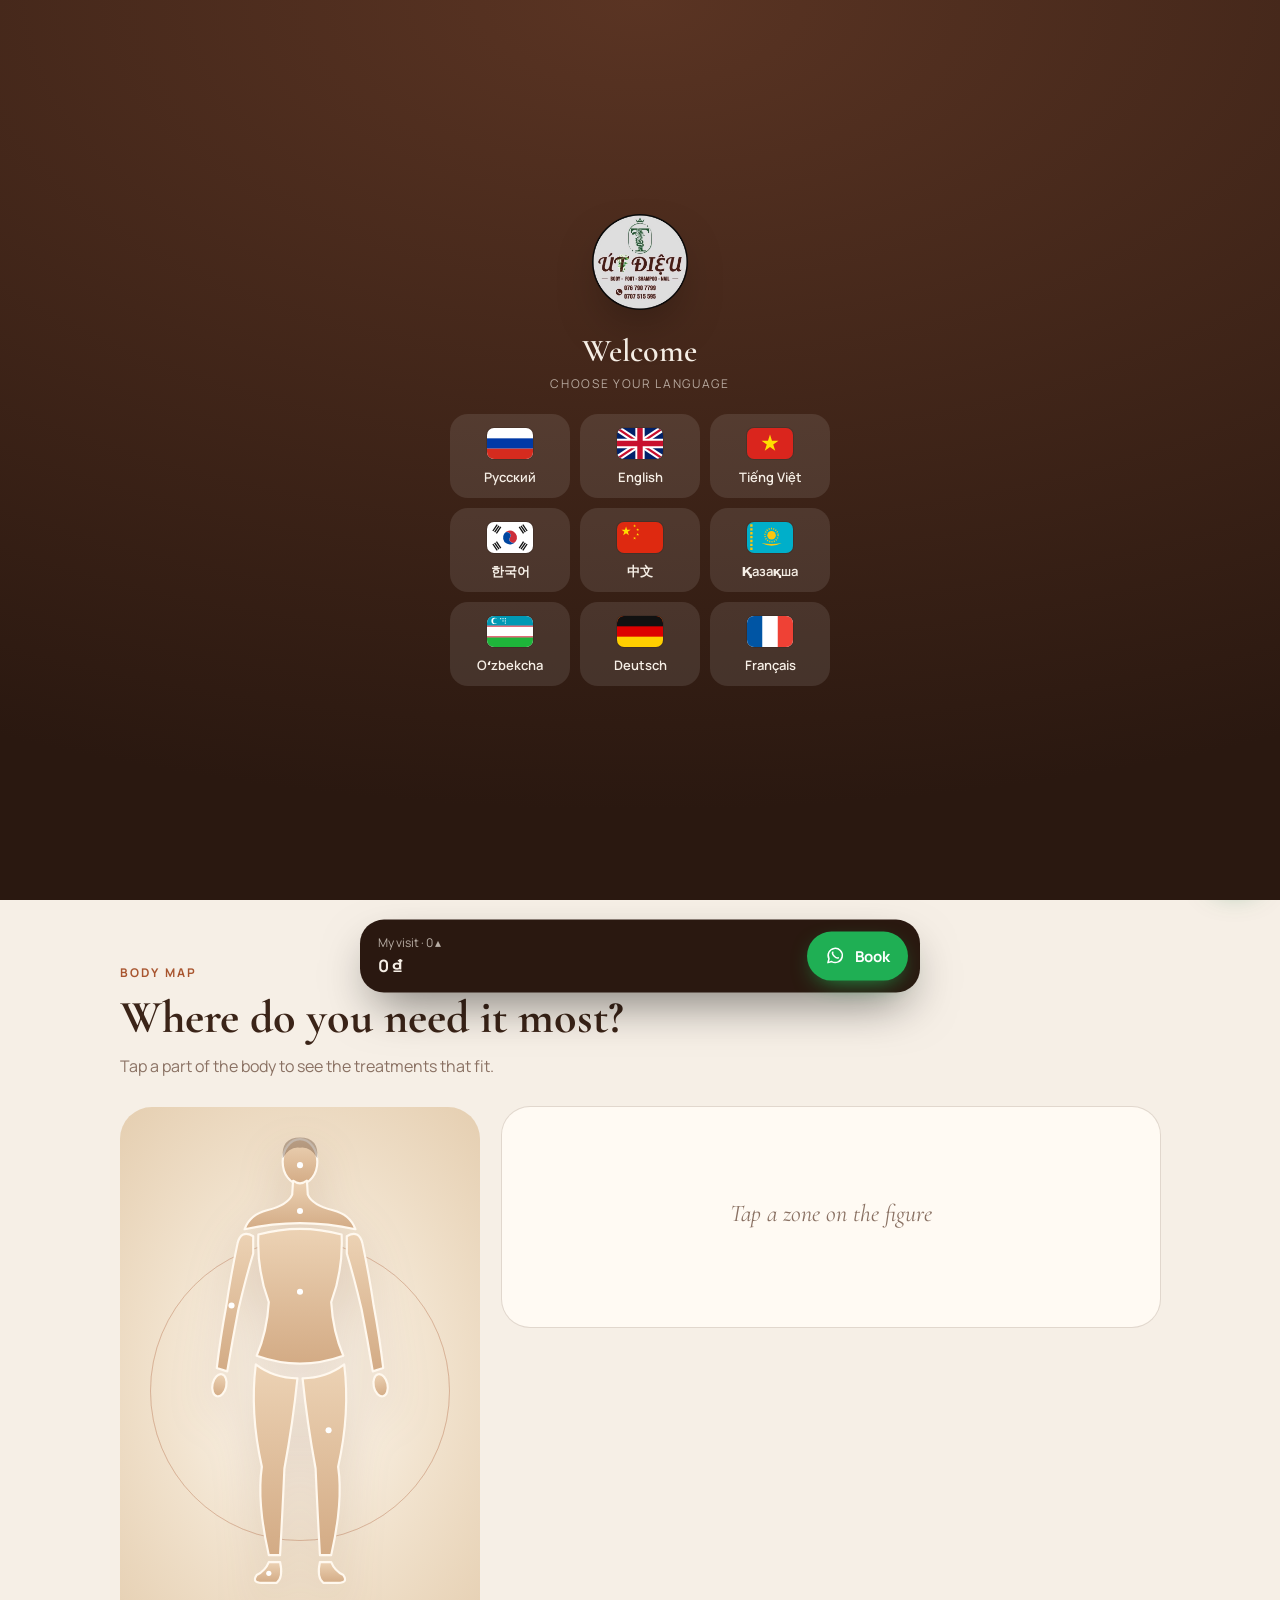
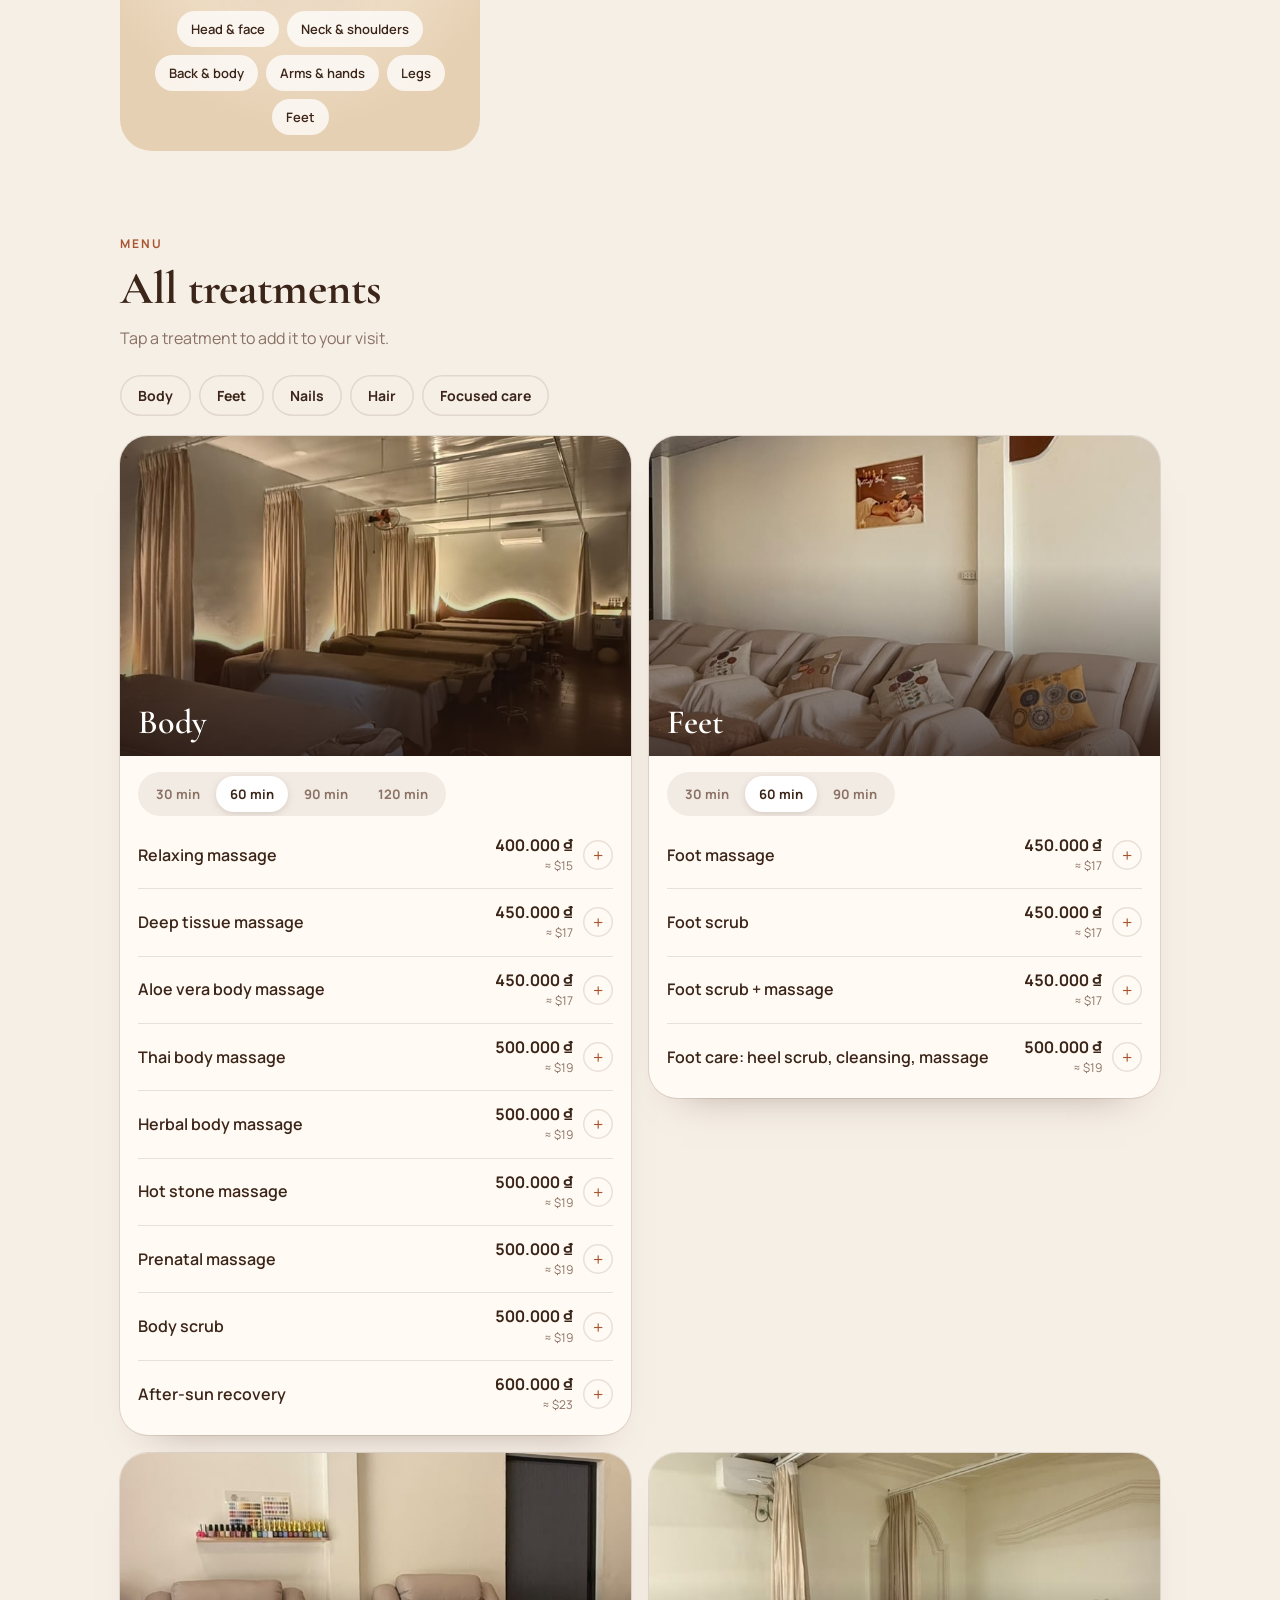
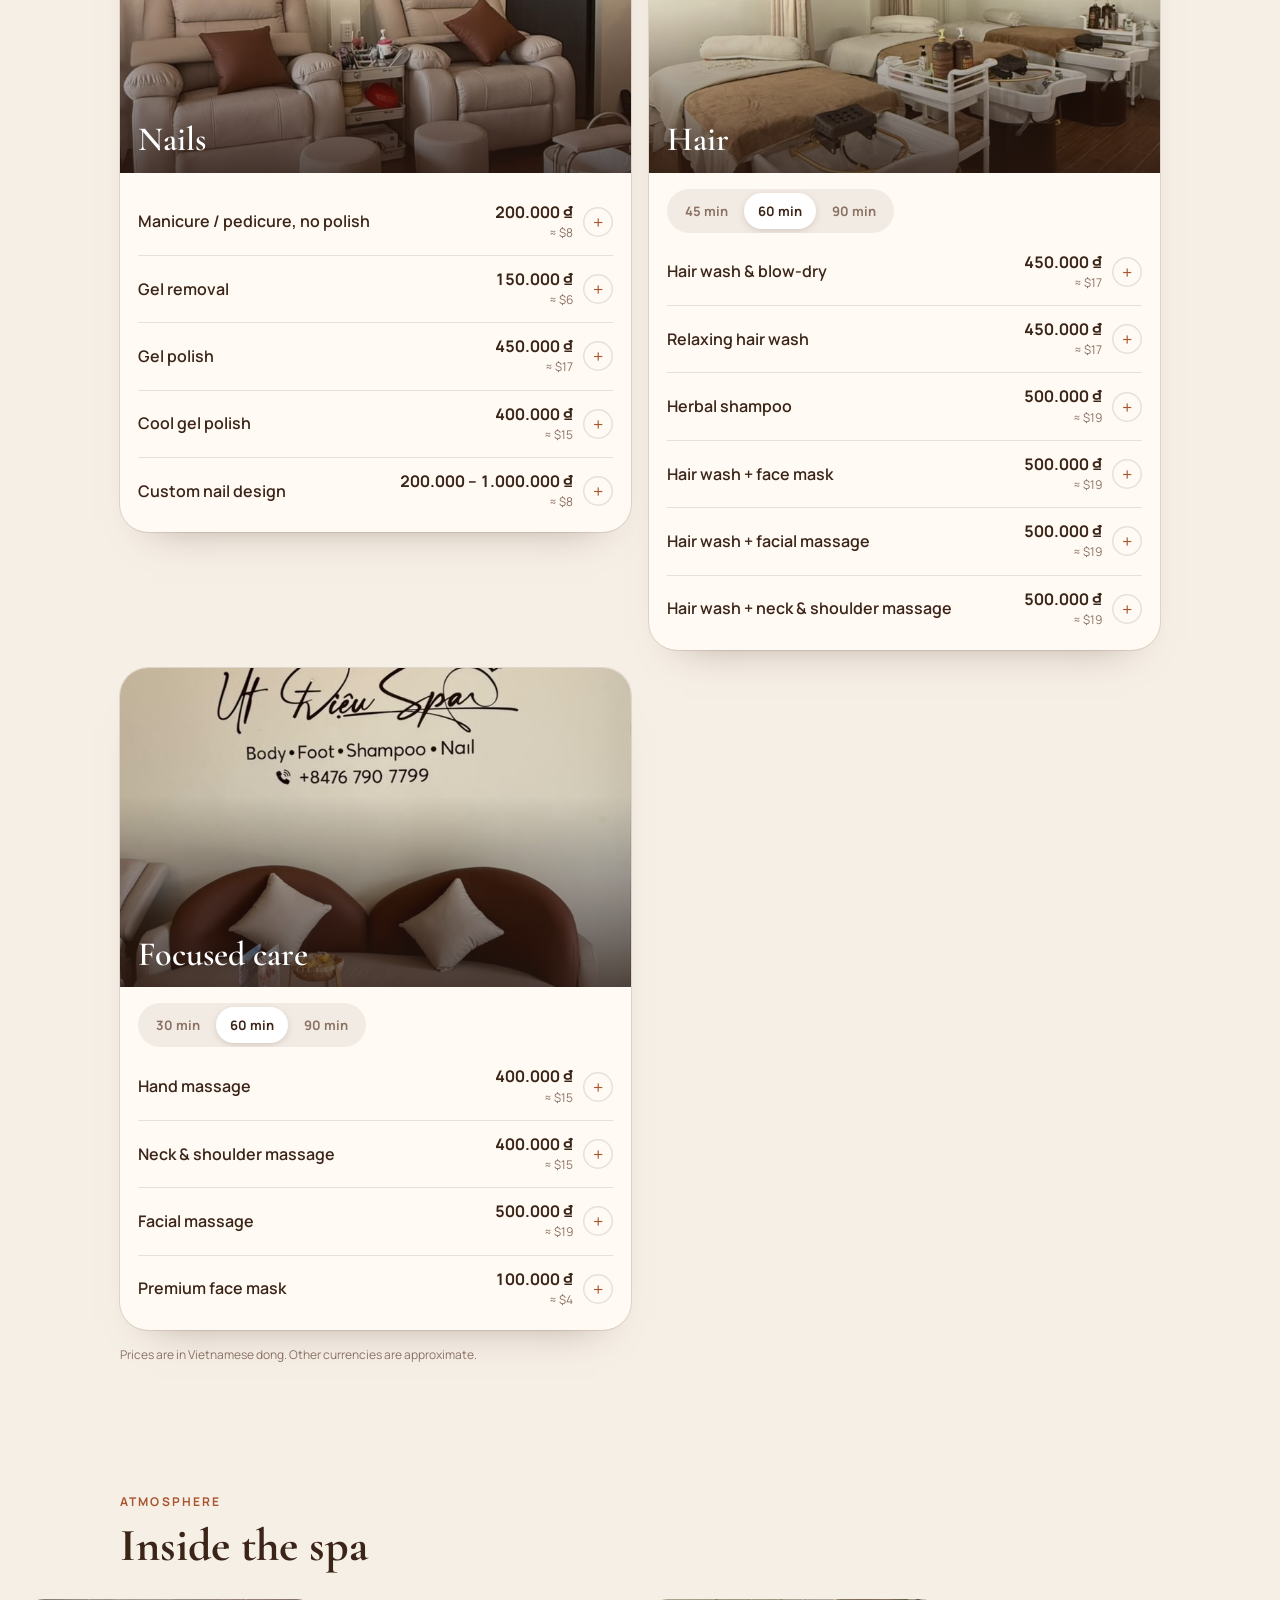
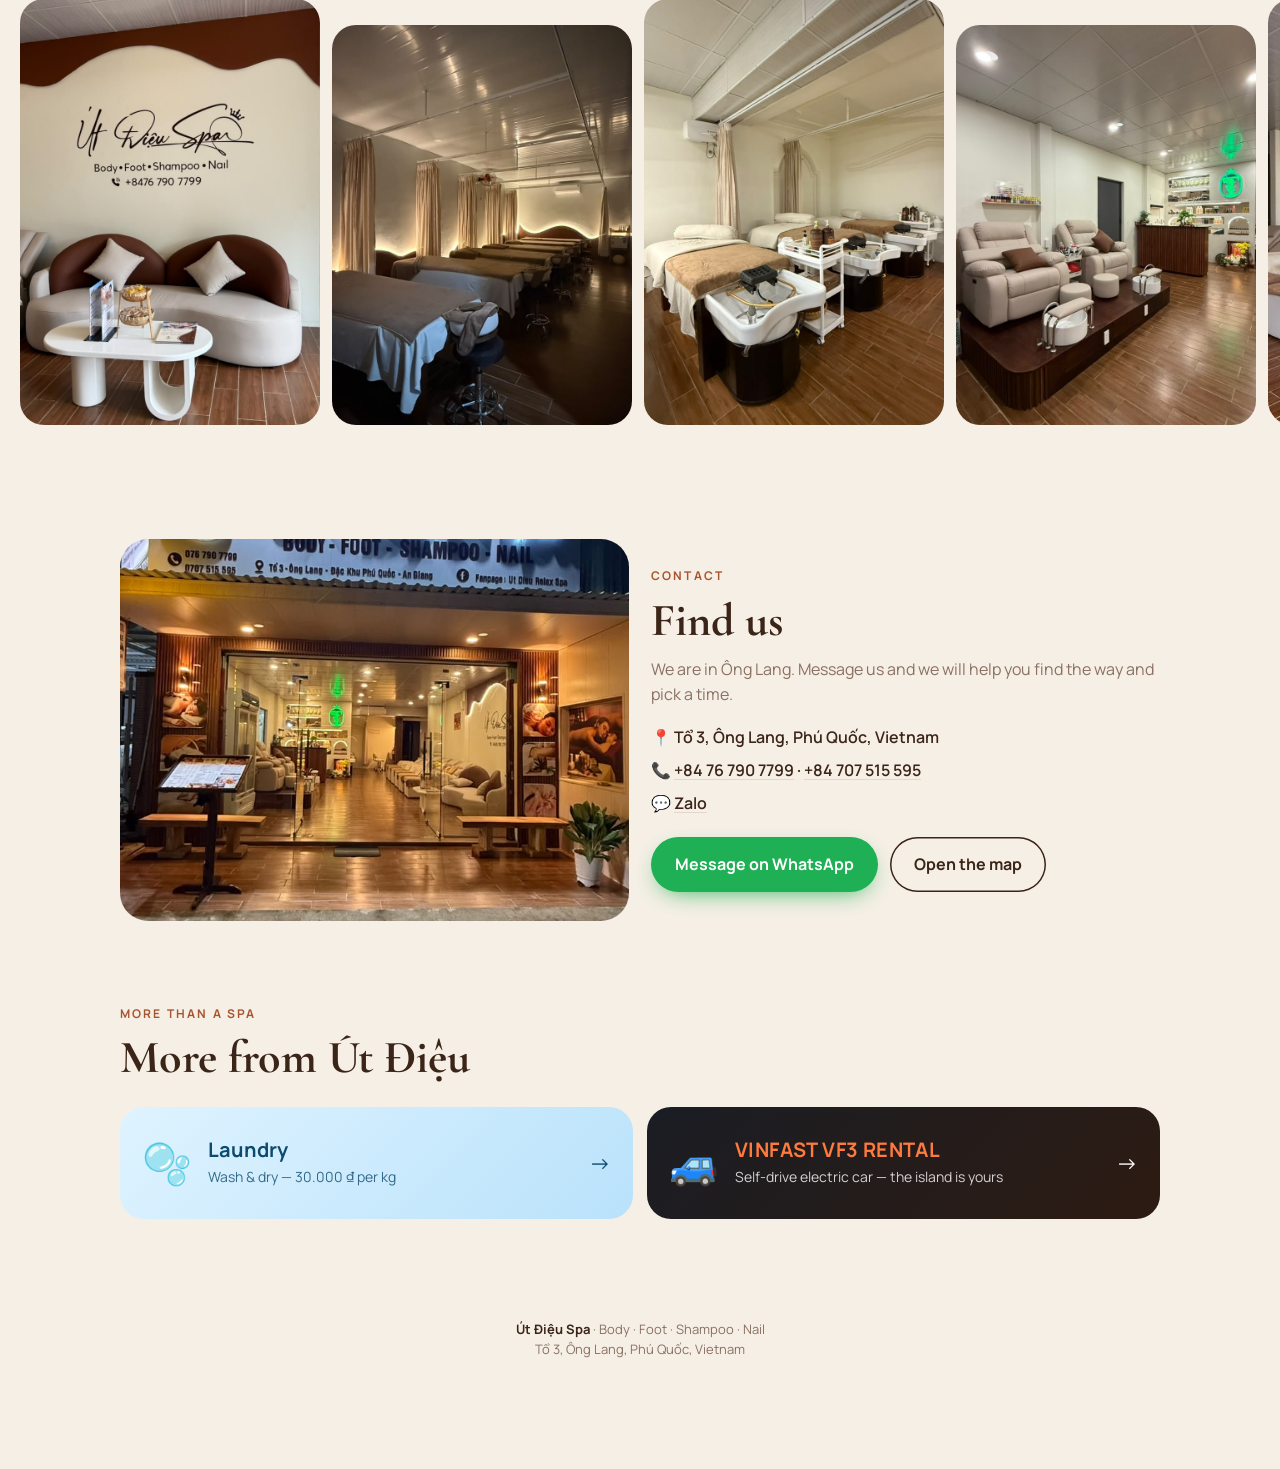
==== commit c5f95d4b: "Add 4 languages, new language screen, redrawn body map, photo cards with price list Co-Authored-By: " ====
--- a/index.html
+++ b/index.html
@@ -30,43 +30,57 @@
 .scroll-hint::after{content:"";position:absolute;inset:0;background:#fff;animation:drop 2s infinite}
 @keyframes drop{from{transform:translateY(-100%)}to{transform:translateY(100%)}}
 /* body map */
-.map-grid{display:grid;gap:26px;margin-top:28px}
-@media(min-width:820px){.map-grid{grid-template-columns:340px 1fr;align-items:start}}
-.figure{position:relative;background:radial-gradient(60% 50% at 50% 40%,#fff8ee,#ecdcc6);border-radius:32px;padding:22px 10px 14px}
-.figure svg{height:min(46svh,470px);margin:0 auto;overflow:visible}
-.z{color:#d9b998;cursor:pointer;transition:color .35s,transform .35s;transform-box:fill-box;transform-origin:center}
-.z .f{fill:currentColor}.z .l{fill:none;stroke:currentColor;stroke-linecap:round}
-.z:hover{color:#c99a72}
-.z.on{color:var(--acc);filter:drop-shadow(0 6px 14px rgba(168,85,47,.45))}
-.dot{fill:#fff;opacity:.9;pointer-events:none;animation:pulse 2.4s infinite;transform-box:fill-box;transform-origin:center}
-@keyframes pulse{50%{transform:scale(1.9);opacity:.25}}
-.zchips{display:flex;flex-wrap:wrap;gap:8px;justify-content:center;margin-top:14px}
-.zchips button{padding:8px 14px;border-radius:99px;background:rgba(255,255,255,.7);font-size:13px;font-weight:600;transition:.25s}
+.map-grid{display:grid;gap:22px;margin-top:28px}
+.map-grid>*{min-width:0}
+@media(min-width:820px){.map-grid{grid-template-columns:360px 1fr;align-items:start}}
+.figure{position:relative;background:radial-gradient(70% 55% at 50% 42%,#fffaf2 0%,#f1e2cd 55%,#e6d0b3 100%);border-radius:32px;padding:20px 10px 16px;overflow:hidden}
+.figure::before,.figure::after{content:"";position:absolute;left:50%;top:44%;width:300px;height:300px;margin:-150px 0 0 -150px;border-radius:50%;border:1px solid rgba(168,85,47,.18);animation:ring 6s ease-out infinite}
+.figure::after{animation-delay:3s}
+@keyframes ring{from{transform:scale(.45);opacity:1}to{transform:scale(1.5);opacity:0}}
+.figure svg{position:relative;z-index:1;height:min(52svh,480px);margin:0 auto;overflow:visible;filter:drop-shadow(0 18px 22px rgba(120,70,40,.18))}
+.z{cursor:pointer}
+.z path,.z ellipse{fill:url(#skin);stroke:#fff8ee;stroke-width:2.5;stroke-linejoin:round;transition:fill .35s,filter .35s}
+.z:hover path,.z:hover ellipse{fill:#dcb48e}
+.z.on path,.z.on ellipse{fill:url(#skinOn);filter:drop-shadow(0 0 10px rgba(168,85,47,.55))}
+.dot{fill:#fff;pointer-events:none;animation:pulse 2.4s infinite;transform-box:fill-box;transform-origin:center}
+@keyframes pulse{50%{transform:scale(2);opacity:.2}}
+.zchips{position:relative;z-index:1;display:flex;flex-wrap:wrap;gap:8px;justify-content:center;margin-top:16px}
+.zchips button{padding:8px 14px;border-radius:99px;background:rgba(255,255,255,.75);font-size:13px;font-weight:600;transition:.25s}
 .zchips button.on{background:var(--acc);color:#fff}
 .panel{background:var(--card);border-radius:28px;padding:22px 18px;box-shadow:0 0 0 1px var(--line);min-height:220px;scroll-margin-top:70px}
 .panel h3{font-size:30px;margin-bottom:4px}
-.hint{font-size:13px;color:var(--muted);margin-bottom:8px}
+.hint{font-size:13px;color:var(--muted);margin-bottom:14px}
 .empty{display:grid;place-items:center;min-height:170px;text-align:center;color:var(--muted);font-family:var(--fd);font-size:24px;font-style:italic}
-/* service rows */
-.svc{padding:16px 0;border-top:1px solid var(--line);animation:rise .5s cubic-bezier(.2,.7,.2,1) both}
-.svc:first-of-type{border-top:0}
-.svc-n{font-weight:700;margin-bottom:10px}
-.svc-c{display:grid;grid-template-columns:repeat(3,minmax(0,1fr));gap:6px}
-@media(min-width:520px){.svc-c{display:flex;flex-wrap:wrap;gap:8px}}
-.chip{display:flex;flex-direction:column;align-items:flex-start;gap:1px;padding:9px 9px;border-radius:14px;box-shadow:inset 0 0 0 1.5px var(--line);background:#fff;text-align:left;transition:background .25s,color .25s,transform .2s,box-shadow .25s}
-@media(min-width:520px){.chip{padding:9px 13px;min-width:104px}}
-.chip:active{transform:scale(.95)}
-.chip b{font-size:11px;letter-spacing:.08em;text-transform:uppercase;color:var(--muted);font-weight:700}
-.chip span{font-weight:700;font-size:14px;white-space:nowrap}
-.chip i{font-style:normal;font-size:12px;color:var(--muted)}
-.chip.on{background:var(--green);color:#fff;box-shadow:none}
-.chip.on b,.chip.on i{color:rgba(255,255,255,.8)}
-.chip.on b::after{content:" ✓"}
-/* menu tabs */
-.tabs{display:flex;gap:8px;overflow-x:auto;margin:24px -20px 14px;padding:4px 20px;scrollbar-width:none;position:sticky;top:58px;z-index:5;background:linear-gradient(var(--bg) 80%,transparent)}
-.tabs::-webkit-scrollbar{display:none}
-.tabs button{flex:none;padding:10px 18px;border-radius:99px;font-weight:700;font-size:14px;box-shadow:inset 0 0 0 1.5px var(--line);transition:.25s}
-.tabs button.on{background:var(--ink);color:var(--bg);box-shadow:none}
+/* duration switch + price list */
+.seg{display:inline-flex;gap:2px;padding:4px;border-radius:99px;background:rgba(74,44,29,.07);margin-bottom:6px;max-width:100%;overflow-x:auto;scrollbar-width:none}
+.seg button{flex:none;padding:8px 14px;border-radius:99px;font-size:13px;font-weight:700;color:var(--muted);transition:.25s}
+.seg button.on{background:#fff;color:var(--ink);box-shadow:0 2px 8px -2px rgba(74,44,29,.25)}
+.row{display:flex;align-items:center;gap:10px;width:100%;padding:14px 0;border-bottom:1px solid var(--line);text-align:left;animation:rise .45s cubic-bezier(.2,.7,.2,1) both}
+.rows .row:last-child{border-bottom:0}
+.rn{flex:1 1 0;min-width:0;font-weight:600;line-height:1.3}
+.rp{flex:none;text-align:right;line-height:1.2}
+.rp b{display:block;font-weight:700;white-space:nowrap;font-variant-numeric:tabular-nums}
+.rp i{font-style:normal;font-size:12px;color:var(--muted)}
+.add{flex:none;width:30px;height:30px;border-radius:50%;box-shadow:inset 0 0 0 1.5px var(--line);display:grid;place-items:center;font-size:18px;line-height:1;color:var(--acc);transition:.25s cubic-bezier(.3,1.5,.5,1)}
+.add::before{content:"+"}
+.row.on .add{background:var(--green);color:#fff;box-shadow:none;transform:scale(1.1)}
+.row.on .add::before{content:"✓";font-size:15px}
+.row.on .rn{color:var(--green)}
+.row.off{opacity:.38}
+.row.off .add{visibility:hidden}
+/* category cards */
+.jump{display:flex;gap:8px;overflow-x:auto;margin:22px -20px 18px;padding:2px 20px;scrollbar-width:none}
+.jump::-webkit-scrollbar,.seg::-webkit-scrollbar{display:none}
+.jump a{flex:none;padding:10px 18px;border-radius:99px;font-weight:700;font-size:14px;box-shadow:inset 0 0 0 1.5px var(--line)}
+.cards{display:grid;gap:18px}
+@media(min-width:820px){.cards{grid-template-columns:1fr 1fr;align-items:start}}
+.mcard{background:var(--card);border-radius:28px;overflow:hidden;box-shadow:0 0 0 1px var(--line),0 24px 40px -34px rgba(74,44,29,.5);scroll-margin-top:70px}
+.mphoto{position:relative;aspect-ratio:16/10;overflow:hidden}
+.mphoto img{width:100%;height:100%;object-fit:cover;transition:transform 1.2s cubic-bezier(.2,.7,.2,1)}
+.mcard:hover .mphoto img{transform:scale(1.06)}
+.mphoto::after{content:"";position:absolute;inset:0;background:linear-gradient(180deg,rgba(42,24,16,0) 40%,rgba(42,24,16,.78))}
+.mphoto h3{position:absolute;left:18px;bottom:14px;z-index:1;color:#fff;font-size:34px;font-weight:600}
+.mbody{padding:16px 18px 8px}
 .note{font-size:12px;color:var(--muted);margin-top:16px}
 /* gallery */
 .gal{display:flex;gap:12px;overflow-x:auto;scroll-snap-type:x mandatory;padding:6px 20px 20px;margin-top:22px;scrollbar-width:none}
@@ -124,14 +138,29 @@
     <p class="lead rv" data-i18n="map_p"></p>
     <div class="map-grid">
       <div class="figure rv">
-        <svg viewBox="0 0 220 490" id="body" role="img" aria-label="Body map">
-          <g class="z" data-z="head"><ellipse class="f" cx="110" cy="46" rx="27" ry="33"/></g>
-          <g class="z" data-z="shoulders"><rect class="f" x="99" y="76" width="22" height="24" rx="8"/><path class="f" d="M56 124Q58 98 100 93L120 93Q162 98 164 124Q110 106 56 124Z"/></g>
-          <g class="z" data-z="body"><path class="f" d="M63 130Q110 113 157 130L150 205Q146 234 156 264Q110 278 64 264Q74 234 70 205Z"/></g>
-          <g class="z" data-z="arms"><path class="l" stroke-width="21" d="M46 136Q35 190 31 256"/><path class="l" stroke-width="21" d="M174 136Q185 190 189 256"/><ellipse class="f" cx="29" cy="284" rx="11" ry="15"/><ellipse class="f" cx="191" cy="284" rx="11" ry="15"/></g>
-          <g class="z" data-z="legs"><path class="l" stroke-width="34" d="M88 294Q84 360 88 428"/><path class="l" stroke-width="34" d="M132 294Q136 360 132 428"/></g>
-          <g class="z" data-z="feet"><ellipse class="f" cx="83" cy="466" rx="21" ry="12"/><ellipse class="f" cx="137" cy="466" rx="21" ry="12"/></g>
-          <circle class="dot" cx="110" cy="46" r="4"/><circle class="dot" cx="110" cy="104" r="4" style="animation-delay:.3s"/><circle class="dot" cx="110" cy="190" r="4" style="animation-delay:.6s"/><circle class="dot" cx="33" cy="230" r="4" style="animation-delay:.9s"/><circle class="dot" cx="134" cy="360" r="4" style="animation-delay:1.2s"/><circle class="dot" cx="83" cy="466" r="4" style="animation-delay:1.5s"/>
+        <svg viewBox="0 0 240 540" id="body" role="img" aria-label="Body map">
+          <defs>
+            <linearGradient id="skin" x1="0" y1="0" x2="0" y2="1"><stop offset="0" stop-color="#ecd2b4"/><stop offset="1" stop-color="#d3ab85"/></linearGradient>
+            <linearGradient id="skinOn" x1="0" y1="0" x2="0" y2="1"><stop offset="0" stop-color="#c9703f"/><stop offset="1" stop-color="#9a4a26"/></linearGradient>
+          </defs>
+          <g class="z" data-z="head"><ellipse cx="120" cy="40" rx="20" ry="26"/></g>
+          <path d="M100 36Q98 12 120 12Q142 12 140 36Q132 22 120 24Q108 22 100 36Z" fill="rgba(74,44,29,.32)" style="pointer-events:none"/>
+          <g class="z" data-z="shoulders"><path d="M112 62Q120 68 128 62L129 78Q134 90 158 96Q178 101 184 118Q120 104 56 118Q62 101 82 96Q106 90 111 78Z"/></g>
+          <g class="z" data-z="body"><path d="M72 124Q120 111 168 124Q170 165 156 202Q158 236 170 264Q120 282 70 264Q82 236 84 202Q70 165 72 124Z"/></g>
+          <g class="z" data-z="arms">
+            <path d="M174 126Q188 118 192 134Q200 172 205 206Q212 244 216 278L204 282Q198 246 191 210Q182 172 174 146Z"/>
+            <path d="M66 126Q52 118 48 134Q40 172 35 206Q28 244 24 278L36 282Q42 246 49 210Q58 172 66 146Z"/>
+            <ellipse cx="213" cy="298" rx="8" ry="13" transform="rotate(-12 213 298)"/><ellipse cx="27" cy="298" rx="8" ry="13" transform="rotate(12 27 298)"/>
+          </g>
+          <g class="z" data-z="legs">
+            <path d="M123 290Q150 290 171 274Q178 330 164 392Q170 432 156 494L143 494Q140 440 138 394Q128 340 123 290Z"/>
+            <path d="M117 290Q90 290 69 274Q62 330 76 392Q70 432 84 494L97 494Q100 440 102 394Q112 340 117 290Z"/>
+          </g>
+          <g class="z" data-z="feet">
+            <path d="M143 502L156 502Q160 512 170 517Q176 526 164 526L147 526Q139 520 143 502Z"/>
+            <path d="M97 502L84 502Q80 512 70 517Q64 526 76 526L93 526Q101 520 97 502Z"/>
+          </g>
+          <circle class="dot" cx="120" cy="44" r="3.5"/><circle class="dot" cx="120" cy="97" r="3.5" style="animation-delay:.3s"/><circle class="dot" cx="120" cy="190" r="3.5" style="animation-delay:.6s"/><circle class="dot" cx="41" cy="206" r="3.5" style="animation-delay:.9s"/><circle class="dot" cx="153" cy="350" r="3.5" style="animation-delay:1.2s"/><circle class="dot" cx="84" cy="515" r="3" style="animation-delay:1.5s"/>
         </svg>
         <div class="zchips" id="zchips"></div>
       </div>
@@ -145,8 +174,8 @@
     <div class="kick rv" data-i18n="menu_k"></div>
     <h2 class="h2 rv" data-i18n="menu_h"></h2>
     <p class="lead rv" data-i18n="tap_hint"></p>
-    <div class="tabs" id="tabs"></div>
-    <div class="panel" id="list" style="min-height:0"></div>
+    <div class="jump" id="jump"></div>
+    <div class="cards" id="cards"></div>
     <p class="note" data-i18n="rate_note"></p>
   </div>
 </section>
@@ -246,7 +275,7 @@
   z_arms:['Руки','Arms & hands','Tay','팔 & 손','手臂与手'],
   z_legs:['Ноги','Legs','Chân','다리','腿部'],
   z_feet:['Стопы','Feet','Bàn chân','발','足部'],
-  tap_hint:['Нажмите на цену, чтобы добавить процедуру в визит.','Tap a price to add the treatment to your visit.','Chạm vào giá để thêm liệu trình vào lịch hẹn.','가격을 누르면 예약 목록에 담겨요.','点击价格即可加入预约。'],
+  tap_hint:['Нажмите на процедуру, чтобы добавить её в визит.','Tap a treatment to add it to your visit.','Chạm vào liệu trình để thêm vào lịch hẹn.','원하는 관리를 누르면 예약 목록에 담겨요.','点击项目即可加入预约。'],
   menu_k:['Меню','Menu','Bảng giá','메뉴','价目表'],
   menu_h:['Все процедуры','All treatments','Tất cả dịch vụ','전체 메뉴','全部项目'],
   c_body:['Тело','Body','Toàn thân','바디','身体'], c_foot:['Стопы','Feet','Chân','발','足部'], c_nail:['Ногти','Nails','Móng','네일','美甲'],
@@ -261,38 +290,109 @@
   cart_h:['Мой визит','My visit','Lịch hẹn của tôi','내 예약','我的预约'],
   book:['Записаться','Book','Đặt lịch','예약하기','预约'],
  },
+ extra:{
+  title:['Út Điệu Spa — Фукуоктағы массаж және спа','Út Điệu Spa — Fukuokda massaj va spa','Út Điệu Spa — Massage & Spa auf Phú Quốc','Út Điệu Spa — massage & spa à Phú Quốc'],
+  hero_h:['Демалыс ортасындағы <em>бір сағат тыныштық</em>','Ta’til o‘rtasida <em>bir soat osoyishtalik</em>','Eine Stunde Ruhe <em>mitten im Urlaub</em>','Une heure de calme <em>au cœur des vacances</em>'],
+  hero_p:['Дене мен табан массажы, шаш спасы, маникюр. Процедураны таңдап, WhatsApp-қа жазыңыз.','Tana va oyoq massaji, soch spasi, manikyur. Muolajani tanlang va WhatsAppga yozing.','Körper- und Fußmassage, Haar-Spa, Nägel. Behandlung wählen und per WhatsApp schreiben.','Massage du corps et des pieds, spa capillaire, ongles. Choisissez un soin et écrivez-nous sur WhatsApp.'],
+  hero_cta:['Массаж таңдау','Massaj tanlash','Massage finden','Trouver mon massage'],
+  map_k:['Дене картасы','Tana xaritasi','Körperkarte','Carte du corps'],
+  map_h:['Қай жеріңізді босаңсытқыңыз келеді?','Qayeringizni bo‘shashtirmoqchisiz?','Wo möchten Sie entspannen?','Où voulez-vous vous détendre ?'],
+  map_p:['Дене бөлігін басыңыз — сәйкес процедураларды көрсетеміз.','Tana qismini bosing — mos muolajalarni ko‘rsatamiz.','Tippen Sie auf eine Körperzone – wir zeigen passende Behandlungen.','Touchez une zone du corps pour voir les soins adaptés.'],
+  map_empty:['Суреттен аймақты таңдаңыз','Rasmdan sohani tanlang','Zone auf der Figur antippen','Touchez une zone sur la silhouette'],
+  z_head:['Бас және бет','Bosh va yuz','Kopf & Gesicht','Tête & visage'],
+  z_shoulders:['Мойын және иық','Bo‘yin va yelka','Nacken & Schultern','Nuque & épaules'],
+  z_body:['Арқа және дене','Orqa va tana','Rücken & Körper','Dos & corps'],
+  z_arms:['Қол','Qo‘llar','Arme & Hände','Bras & mains'],
+  z_legs:['Аяқ','Oyoqlar','Beine','Jambes'],
+  z_feet:['Табан','Oyoq kafti','Füße','Pieds'],
+  tap_hint:['Процедураны басып, сапарыңызға қосыңыз.','Muolajani bosib, tashrifingizga qo‘shing.','Behandlung antippen, um sie zum Besuch hinzuzufügen.','Touchez un soin pour l’ajouter à votre visite.'],
+  menu_k:['Мәзір','Menyu','Menü','Carte'],
+  menu_h:['Барлық процедуралар','Barcha muolajalar','Alle Behandlungen','Tous les soins'],
+  c_body:['Дене','Tana','Körper','Corps'], c_foot:['Табан','Oyoq','Füße','Pieds'], c_nail:['Тырнақ','Tirnoq','Nägel','Ongles'],
+  c_hair:['Шаш','Soch','Haare','Cheveux'], c_focus:['Нүктелі күтім','Nuqtali parvarish','Gezielte Pflege','Soins ciblés'],
+  min:['мин','daq','Min','min'],
+  gal_k:['Атмосфера','Muhit','Atmosphäre','Ambiance'],
+  gal_h:['Салон ішінде','Salon ichida','Im Spa','À l’intérieur'],
+  loc_k:['Байланыс','Aloqa','Kontakt','Contact'],
+  loc_h:['Бізді қалай табуға болады','Bizni qanday topish mumkin','So finden Sie uns','Nous trouver'],
+  loc_p:['Біз Онг Лангтамыз. Жазыңыз — жолды айтып, уақыт таңдаймыз.','Biz Ong Langdamiz. Yozing — yo‘lni tushuntirib, vaqt tanlaymiz.','Wir sind in Ông Lang. Schreiben Sie uns – wir erklären den Weg und finden einen Termin.','Nous sommes à Ông Lang. Écrivez-nous : nous vous guidons et trouvons un créneau.'],
+  map_btn:['Картаны ашу','Xaritani ochish','Karte öffnen','Ouvrir la carte'],
+  cart_h:['Менің сапарым','Mening tashrifim','Mein Besuch','Ma visite'],
+  book:['Жазылу','Yozilish','Buchen','Réserver'],
+ },
  onLang(){ renderAll(); }
 };
 
+const NX = { // [kk, uz, de, fr]
+ relax:['Босаңсыту массажы','Bo‘shashtiruvchi massaj','Entspannungsmassage','Massage relaxant'],
+ deep:['Терең тіндер массажы','Chuqur to‘qima massaji','Tiefengewebsmassage','Massage des tissus profonds'],
+ aloe:['Алоэ вера массажы','Aloe vera massaji','Aloe-vera-Massage','Massage à l’aloe vera'],
+ thai:['Тай массажы','Tay massaji','Thai-Massage','Massage thaï'],
+ herbal:['Шөп массажы','O‘simlikli massaj','Kräutermassage','Massage aux herbes'],
+ stone:['Ыстық тас массажы','Issiq toshlar massaji','Hot-Stone-Massage','Massage aux pierres chaudes'],
+ prenatal:['Жүкті әйелдерге массаж','Homiladorlar uchun massaj','Schwangerschaftsmassage','Massage prénatal'],
+ scrub:['Дене скрабы','Tana skrabi','Körperpeeling','Gommage du corps'],
+ sun:['Күнге күйгеннен кейін қалпына келтіру','Quyoshda kuygandan keyin tiklash','After-Sun-Pflege','Soin après-soleil'],
+ foot:['Табан массажы','Oyoq massaji','Fußmassage','Massage des pieds'],
+ fscrub:['Аяқ скрабы','Oyoq skrabi','Fußpeeling','Gommage des pieds'],
+ fscrubm:['Скраб + табан массажы','Skrab + oyoq massaji','Fußpeeling + Massage','Gommage + massage des pieds'],
+ fcare:['Табан күтімі: өкше пилингі, тазалау, массаж','Oyoq parvarishi: tovon pilingi, tozalash, massaj','Fußpflege: Fersenpeeling, Reinigung, Massage','Soin des pieds : gommage des talons, nettoyage, massage'],
+ nbasic:['Маникюр / педикюр, лаксыз','Manikyur / pedikyur, loksiz','Maniküre / Pediküre ohne Lack','Manucure / pédicure sans vernis'],
+ nremove:['Гель-лакты алу','Gel-lokni olib tashlash','Gel entfernen','Dépose du gel'],
+ ngel:['Гель-лак жағу','Gel-lok qoplash','Gel-Lack','Vernis gel'],
+ ncool:['Суық гель-лак','Sovuq gel-lok','Cool-Gel-Lack','Vernis gel froid'],
+ ndesign:['Жеке дизайн','Individual dizayn','Individuelles Nageldesign','Nail art sur mesure'],
+ hwash:['Шаш жуу және кептіру','Soch yuvish va quritish','Haare waschen & föhnen','Shampoing & brushing'],
+ hrelax:['Босаңсытатын шаш жуу','Bo‘shashtiruvchi soch yuvish','Entspannende Haarwäsche','Shampoing relaxant'],
+ hherbal:['Шөп шампунімен жуу','O‘simlik shampuni bilan yuvish','Kräutershampoo','Shampoing aux herbes'],
+ hmask:['Шаш жуу + бет маскасы','Soch yuvish + yuz niqobi','Haarwäsche + Gesichtsmaske','Shampoing + masque visage'],
+ hface:['Шаш жуу + бет массажы','Soch yuvish + yuz massaji','Haarwäsche + Gesichtsmassage','Shampoing + massage du visage'],
+ hneck:['Шаш жуу + мойын-иық массажы','Soch yuvish + bo‘yin-yelka massaji','Haarwäsche + Nacken-Schulter-Massage','Shampoing + massage nuque et épaules'],
+ hand:['Қол массажы','Qo‘l massaji','Handmassage','Massage des mains'],
+ neck:['Мойын және иық массажы','Bo‘yin va yelka massaji','Nacken- & Schultermassage','Massage nuque & épaules'],
+ facial:['Бет массажы','Yuz massaji','Gesichtsmassage','Massage du visage'],
+ mask:['Премиум бет маскасы','Premium yuz niqobi','Premium-Gesichtsmaske','Masque visage premium'],
+};
+SERVICES.forEach(s=>s.n.push(...NX[s.id]));
+/* Фото для карточек категорий */
+const CAT_IMG = {body:'assets/img/p9.jpg',foot:'assets/img/p16.jpg',nail:'assets/img/p10.jpg',hair:'assets/img/p12.jpg',focus:'assets/img/p17.jpg'};
+
 const byId = Object.fromEntries(SERVICES.map(s=>[s.id,s]));
-const cart = new Map(); let zone = null, cat = 'body';
-const L = () => ['ru','en','vi','ko','zh'].indexOf(UD.lang);
+const cart = new Map(), dsel = {}; let zone = null;
 const $ = (s) => document.querySelector(s);
-
-function row(s, i){
-  const chips = s.d.map((d,j)=>{
-    const k = s.id+':'+d, price = s.max ? UD.fmt(s.p[j]).replace(' ₫','')+' – '+UD.fmt(s.max) : UD.fmt(s.p[j]);
-    return `<button class="chip${cart.has(k)?' on':''}" data-k="${k}">${d?`<b>${d} ${UD.t('min')}</b>`:'<b>+</b>'}<span>${price}</span><i>${UD.approx(s.p[j])}</i></button>`;
-  }).join('');
-  return `<div class="svc" style="animation-delay:${i*.05}s"><div class="svc-n">${s.n[L()]}</div><div class="svc-c">${chips}</div></div>`;
+const listFor = (key) => key==='zone' ? (zone?ZONES[zone].map(id=>byId[id]):[]) : SERVICES.filter(s=>s.c===key);
+
+function row(s, d, i){
+  const fixed = !s.d[0], j = fixed ? 0 : s.d.indexOf(d), name = UD.pick(s.n);
+  if(j<0) return `<div class="row off" style="animation-delay:${i*.04}s"><span class="rn">${name}</span><span class="rp"><b>—</b></span><span class="add"></span></div>`;
+  const k = s.id+':'+(fixed?0:d), p = s.p[j], price = s.max ? UD.fmt(p).replace(' ₫','')+' – '+UD.fmt(s.max) : UD.fmt(p);
+  return `<button class="row${cart.has(k)?' on':''}" data-k="${k}" style="animation-delay:${i*.04}s"><span class="rn">${name}</span><span class="rp"><b>${price}</b><i>${UD.approx(p)}</i></span><span class="add"></span></button>`;
+}
+function block(key){
+  const list = listFor(key), ds = [...new Set(list.flatMap(s=>s.d))].filter(Boolean).sort((a,b)=>a-b);
+  if(!ds.includes(dsel[key])) dsel[key] = ds.includes(60) ? 60 : ds[0];
+  const d = dsel[key];
+  const seg = ds.length>1 ? `<div class="seg">`+ds.map(x=>`<button data-d="${x}" class="${x===d?'on':''}">${x} ${UD.t('min')}</button>`).join('')+'</div>' : '';
+  return seg+'<div class="rows">'+list.map((s,i)=>row(s,d,i)).join('')+'</div>';
 }
 function renderPanel(){
   $('#panel').innerHTML = zone
-    ? `<h3>${UD.t('z_'+zone)}</h3><div class="hint">${UD.t('tap_hint')}</div>` + ZONES[zone].map((id,i)=>row(byId[id],i)).join('')
+    ? `<h3>${UD.t('z_'+zone)}</h3><div class="hint">${UD.t('tap_hint')}</div><div data-key="zone">${block('zone')}</div>`
     : `<div class="empty">${UD.t('map_empty')}</div>`;
   document.querySelectorAll('.z').forEach(z=>z.classList.toggle('on', z.dataset.z===zone));
   $('#zchips').innerHTML = Object.keys(ZONES).map(z=>`<button data-z="${z}" class="${z===zone?'on':''}">${UD.t('z_'+z)}</button>`).join('');
 }
 function renderMenu(){
-  $('#tabs').innerHTML = CATS.map(c=>`<button data-c="${c}" class="${c===cat?'on':''}">${UD.t('c_'+c)}</button>`).join('');
-  $('#list').innerHTML = SERVICES.filter(s=>s.c===cat).map(row).join('');
+  $('#jump').innerHTML = CATS.map(c=>`<a href="#cat-${c}">${UD.t('c_'+c)}</a>`).join('');
+  $('#cards').innerHTML = CATS.map(c=>`<article class="mcard rv" id="cat-${c}"><div class="mphoto"><img loading="lazy" src="${CAT_IMG[c]}" alt=""><h3>${UD.t('c_'+c)}</h3></div><div class="mbody" data-key="${c}">${block(c)}</div></article>`).join('');
+  UD.observe();
 }
 function renderCart(){
   let sum=0, mins=0, plus=false, html='', msg="Hello! I'd like to book at Út Điệu Spa:\n";
   cart.forEach((v,k)=>{
-    const [id,d]=k.split(':'), s=byId[id], p=s.p[s.d.indexOf(+d)];
+    const [id,d]=k.split(':'), s=byId[id], p=s.p[+d?s.d.indexOf(+d):0];
     sum+=p; mins+=+d; if(s.max) plus=true;
-    html+=`<div><span>${s.n[L()]}${+d?` · ${d} ${UD.t('min')}`:''}</span><span>${UD.fmt(p)}${s.max?'+':''} <button data-rm="${k}" aria-label="remove">×</button></span></div>`;
+    html+=`<div><span>${UD.pick(s.n)}${+d?` · ${d} ${UD.t('min')}`:''}</span><span>${UD.fmt(p)}${s.max?'+':''} <button data-rm="${k}" aria-label="remove">×</button></span></div>`;
     msg+=`• ${s.n[1]}${+d?` — ${d} min`:''} — ${UD.fmt(p)}${s.max?'+':''}\n`;
   });
   msg+=`Total: ${UD.fmt(sum)}${plus?'+':''}\nPreferred day and time: `;
@@ -304,15 +404,15 @@
   $('#cartGo').href = UD.wa(msg);
 }
 function renderAll(){ renderPanel(); renderMenu(); renderCart(); }
-function pickZone(z){ zone = z; renderPanel(); if(innerWidth<820) $('#panel').scrollIntoView({behavior:'smooth',block:'start'}); }
+function pickZone(z){ zone = z; dsel.zone = 0; renderPanel(); if(innerWidth<820) $('#panel').scrollIntoView({behavior:'smooth',block:'start'}); }
 
 document.addEventListener('click',(e)=>{
-  const chip=e.target.closest('.chip'), z=e.target.closest('[data-z]'), tab=e.target.closest('[data-c]'), rm=e.target.closest('[data-rm]');
-  if(chip){ const k=chip.dataset.k; cart.has(k)?cart.delete(k):cart.set(k,1);
-    document.querySelectorAll(`.chip[data-k="${k}"]`).forEach(c=>c.classList.toggle('on',cart.has(k))); renderCart(); }
-  else if(rm){ cart.delete(rm.dataset.rm); renderAll(); }
+  const r=e.target.closest('.row[data-k]'), sg=e.target.closest('.seg button'), z=e.target.closest('[data-z]'), rm=e.target.closest('[data-rm]');
+  if(r){ const k=r.dataset.k; cart.has(k)?cart.delete(k):cart.set(k,1);
+    document.querySelectorAll(`.row[data-k="${k}"]`).forEach(c=>c.classList.toggle('on',cart.has(k))); renderCart(); }
+  else if(sg){ const box=sg.closest('[data-key]'); dsel[box.dataset.key]=+sg.dataset.d; box.innerHTML=block(box.dataset.key); }
+  else if(rm){ cart.delete(rm.dataset.rm); renderPanel(); document.querySelectorAll('.mbody').forEach(b=>b.innerHTML=block(b.dataset.key)); renderCart(); }
   else if(z) pickZone(z.dataset.z);
-  else if(tab){ cat=tab.dataset.c; renderMenu(); }
   else if(e.target.closest('#cartSum')) $('#cart').classList.toggle('open');
   else if(e.target.closest('.gal img')){ const b=document.createElement('div'); b.className='lb'; b.innerHTML=`<img src="${e.target.src}" alt="">`; b.onclick=()=>b.remove(); document.body.appendChild(b); }
 });
--- a/assets/shared.css
+++ b/assets/shared.css
@@ -34,34 +34,40 @@
 .btn svg{width:20px;height:20px;flex:none}
 
 /* language gate */
-.gate{position:fixed;inset:0;z-index:100;display:flex;flex-direction:column;align-items:center;justify-content:center;gap:22px;padding:24px;background:var(--gate);color:var(--gate-ink);transition:opacity .6s,transform .8s cubic-bezier(.7,0,.2,1)}
-.gate.out{opacity:0;transform:scale(1.08);pointer-events:none}
-.gate-logo{width:112px;height:112px;border-radius:50%;box-shadow:0 20px 50px -20px rgba(0,0,0,.5);animation:pop .9s cubic-bezier(.2,.9,.3,1.2) both}
-.gate-hi{font-family:var(--fd);font-size:34px;font-weight:600;height:44px;transition:opacity .4s;text-align:center}
-.gate-sub{font-size:13px;letter-spacing:.14em;text-transform:uppercase;opacity:.65;margin-top:-14px;height:18px;transition:opacity .4s}
-.gate-list{display:grid;grid-template-columns:1fr 1fr;gap:10px;width:100%;max-width:360px}
-.gate-list button{display:flex;align-items:center;gap:12px;padding:12px 14px;border-radius:16px;background:var(--gate-card);font-weight:600;font-size:16px;animation:rise .7s cubic-bezier(.2,.7,.2,1) both;transition:transform .2s,background .2s}
-.gate-list button:first-child{grid-column:1/-1;justify-content:center}
-.gate-list button:active{transform:scale(.96)}
-.gate-list .flag{width:42px;height:28px;border-radius:6px}
+.gate{position:fixed;inset:0;z-index:100;display:flex;flex-direction:column;align-items:center;justify-content:center;gap:20px;padding:24px 20px;background:var(--gate);color:var(--gate-ink);overflow-y:auto;animation:gateIn .35s ease both;transition:transform .8s cubic-bezier(.76,0,.24,1);will-change:transform}
+.gate.out{transform:translateY(-101%);pointer-events:none}
+@keyframes gateIn{from{opacity:0}}
+.gate-logo{width:96px;height:96px;border-radius:50%;flex:none;box-shadow:0 20px 50px -20px rgba(0,0,0,.5);animation:pop .8s cubic-bezier(.2,.9,.3,1.2) both}
+.gate-txt{text-align:center;transition:opacity .35s,transform .35s;flex:none}
+.gate-txt.hide{opacity:0;transform:translateY(6px)}
+.gate-hi{font-family:var(--fd);font-size:clamp(22px,7vw,32px);font-weight:600;line-height:1.3;white-space:nowrap;text-transform:none;letter-spacing:0}
+.gate-sub{font-size:12px;letter-spacing:.14em;text-transform:uppercase;opacity:.65;margin-top:4px;white-space:nowrap}
+.gate-list{display:grid;grid-template-columns:repeat(3,1fr);gap:10px;width:100%;max-width:380px;flex:none}
+.gate-list button{display:flex;flex-direction:column;align-items:center;gap:8px;padding:14px 4px 11px;border-radius:18px;background:var(--gate-card);font-weight:600;font-size:13px;opacity:0;animation:rise .6s cubic-bezier(.2,.7,.2,1) forwards;transition:scale .3s cubic-bezier(.3,1.5,.5,1),background .3s,filter .3s;box-shadow:inset 0 0 0 1.5px transparent}
+.gate-list button.cur{box-shadow:inset 0 0 0 1.5px currentColor}
+.gate-list button:active{scale:.94}
+.gate-list .flag{width:46px;height:31px;border-radius:7px}
+.gate.chosen .gate-list button:not(.picked){filter:opacity(.25)}
+.gate-list button.picked{scale:1.08;background:rgba(255,255,255,.28)}
 @keyframes pop{from{opacity:0;transform:scale(.6)}}
-@keyframes rise{from{opacity:0;transform:translateY(18px)}}
+@keyframes rise{from{opacity:0;transform:translateY(18px)}to{opacity:1;transform:none}}
 
 /* floating */
 .fab{position:fixed;right:16px;bottom:16px;z-index:45;width:58px;height:58px;border-radius:50%;background:#1faf54;color:#fff;display:grid;place-items:center;box-shadow:0 12px 30px -8px rgba(20,120,60,.7);transition:transform .3s,opacity .3s}
 .fab svg{width:30px;height:30px}
 .fab::after{content:"";position:absolute;inset:0;border-radius:50%;box-shadow:0 0 0 0 rgba(31,175,84,.5);animation:ping 2.6s infinite}
 @keyframes ping{70%,100%{box-shadow:0 0 0 18px rgba(31,175,84,0)}}
-.snd{position:fixed;left:16px;bottom:16px;z-index:45;height:46px;min-width:46px;padding:0 13px;border-radius:99px;background:var(--card);color:var(--ink);box-shadow:0 0 0 1px var(--line),0 10px 24px -12px rgba(0,0,0,.4);display:flex;align-items:center;gap:8px;font-size:13px;font-weight:600;transition:transform .3s}
-.snd .bars{display:flex;align-items:flex-end;gap:3px;height:16px;width:20px;justify-content:center}
-.snd .bars i{width:3px;height:4px;border-radius:2px;background:currentColor;opacity:.5}
+.hdr-r{display:flex;align-items:center;gap:8px}
+.snd{position:relative;width:36px;height:36px;border-radius:50%;background:var(--card);color:var(--ink);box-shadow:0 0 0 1px var(--line);display:grid;place-items:center;flex:none}
+.snd .bars{display:flex;align-items:flex-end;gap:2.5px;height:14px}
+.snd .bars i{width:2.5px;height:4px;border-radius:2px;background:currentColor;opacity:.55}
 .snd.on .bars i{opacity:1;animation:eq 1s ease-in-out infinite alternate;background:var(--acc)}
 .snd.on .bars i:nth-child(2){animation-delay:-.4s}.snd.on .bars i:nth-child(3){animation-delay:-.7s}.snd.on .bars i:nth-child(4){animation-delay:-.2s}
-@keyframes eq{to{height:16px}}
-.snd span{max-width:200px;overflow:hidden;white-space:nowrap;transition:max-width .5s,opacity .3s}
-.snd.mini span{max-width:0;opacity:0;margin-left:-8px}
+@keyframes eq{to{height:14px}}
+.snd span{position:absolute;top:calc(100% + 10px);right:-6px;background:var(--ink);color:var(--bg);padding:8px 12px;border-radius:12px;font-size:12px;font-weight:600;white-space:nowrap;transition:opacity .4s,transform .4s;pointer-events:none}
+.snd span::before{content:"";position:absolute;top:-4px;right:19px;width:10px;height:10px;background:inherit;transform:rotate(45deg)}
+.snd.mini span{opacity:0;transform:translateY(-6px)}
 body.has-cart .fab{transform:scale(0);opacity:0}
-body.has-cart .snd{transform:translateY(-78px)}
 
 /* cross links */
 .cross-grid{display:grid;gap:14px;margin-top:24px}
@@ -82,4 +88,3 @@
 footer{padding:36px 0 110px;font-size:13px;color:var(--muted);text-align:center}
 footer b{color:var(--ink)}
 @media(prefers-reduced-motion:reduce){*{animation:none!important;transition:none!important}.rv{opacity:1;transform:none}}
-body.has-cart .snd span{max-width:0;opacity:0;margin-left:-8px}
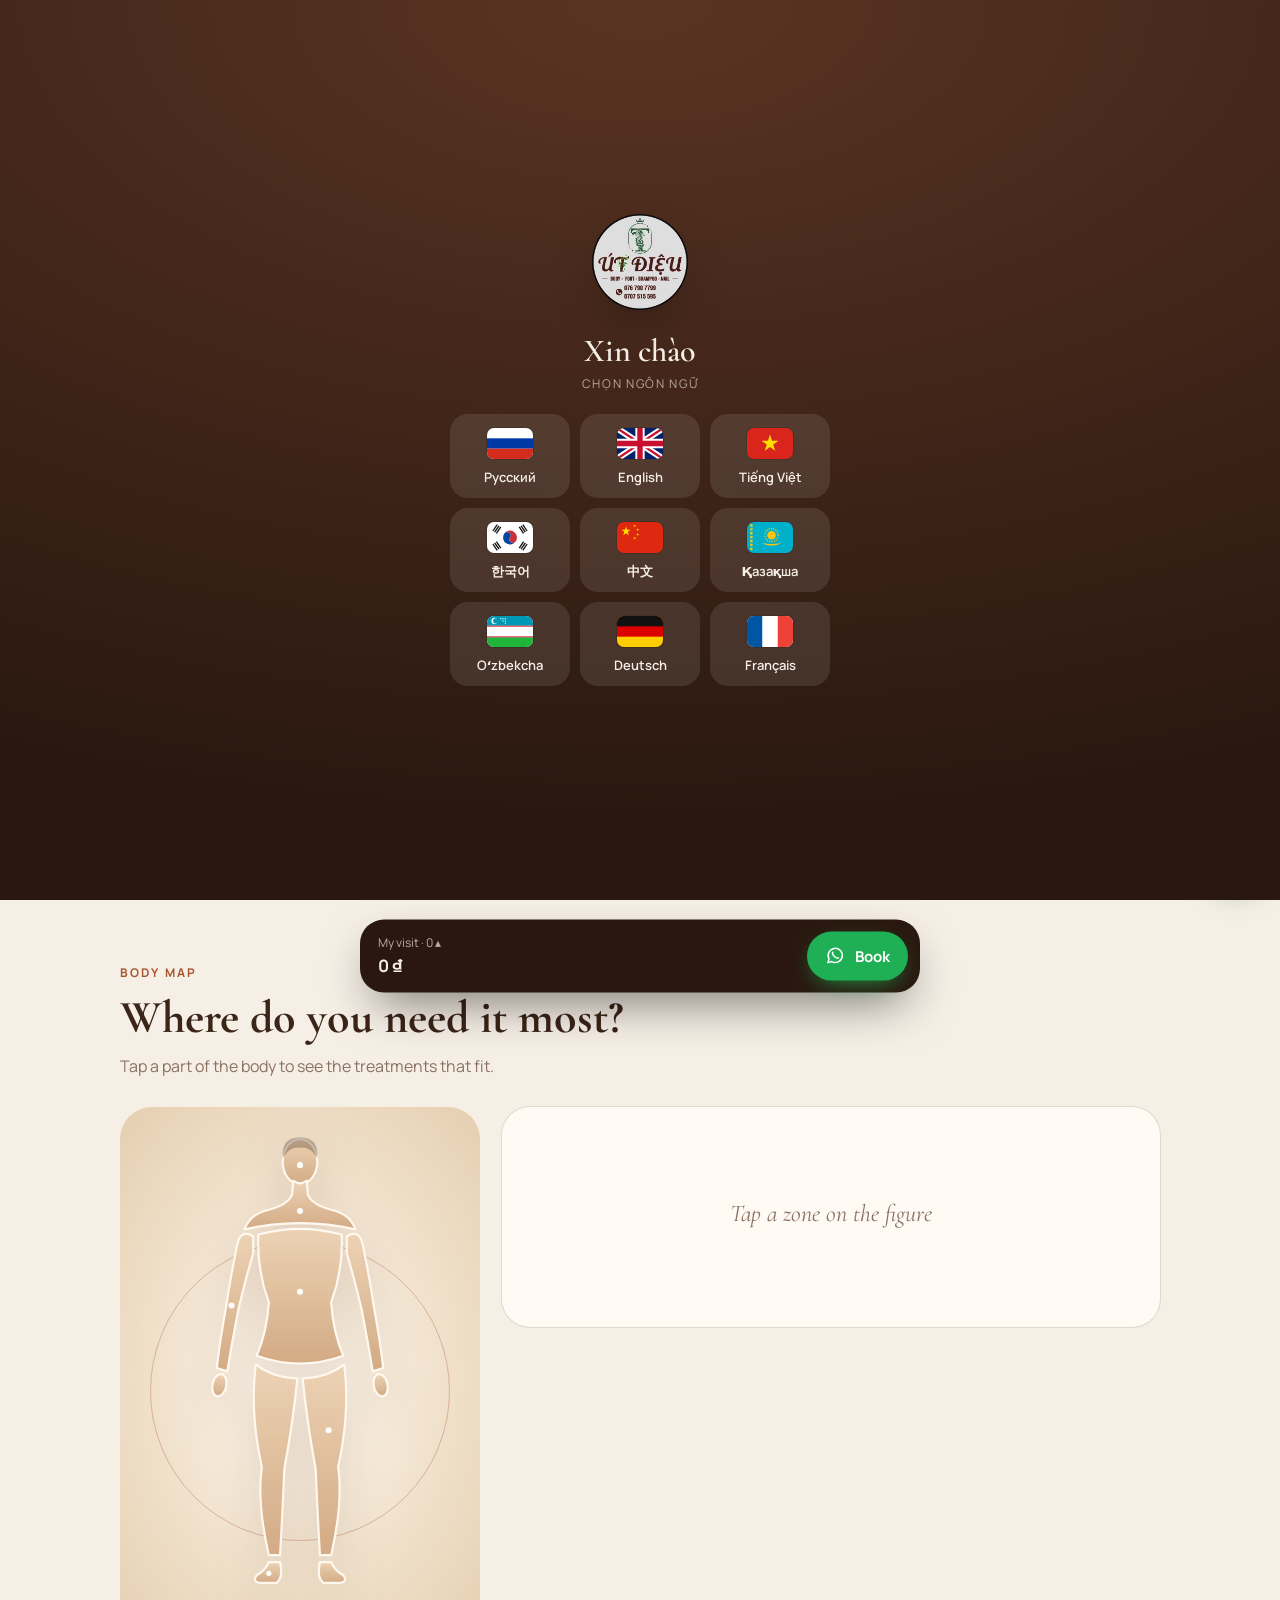
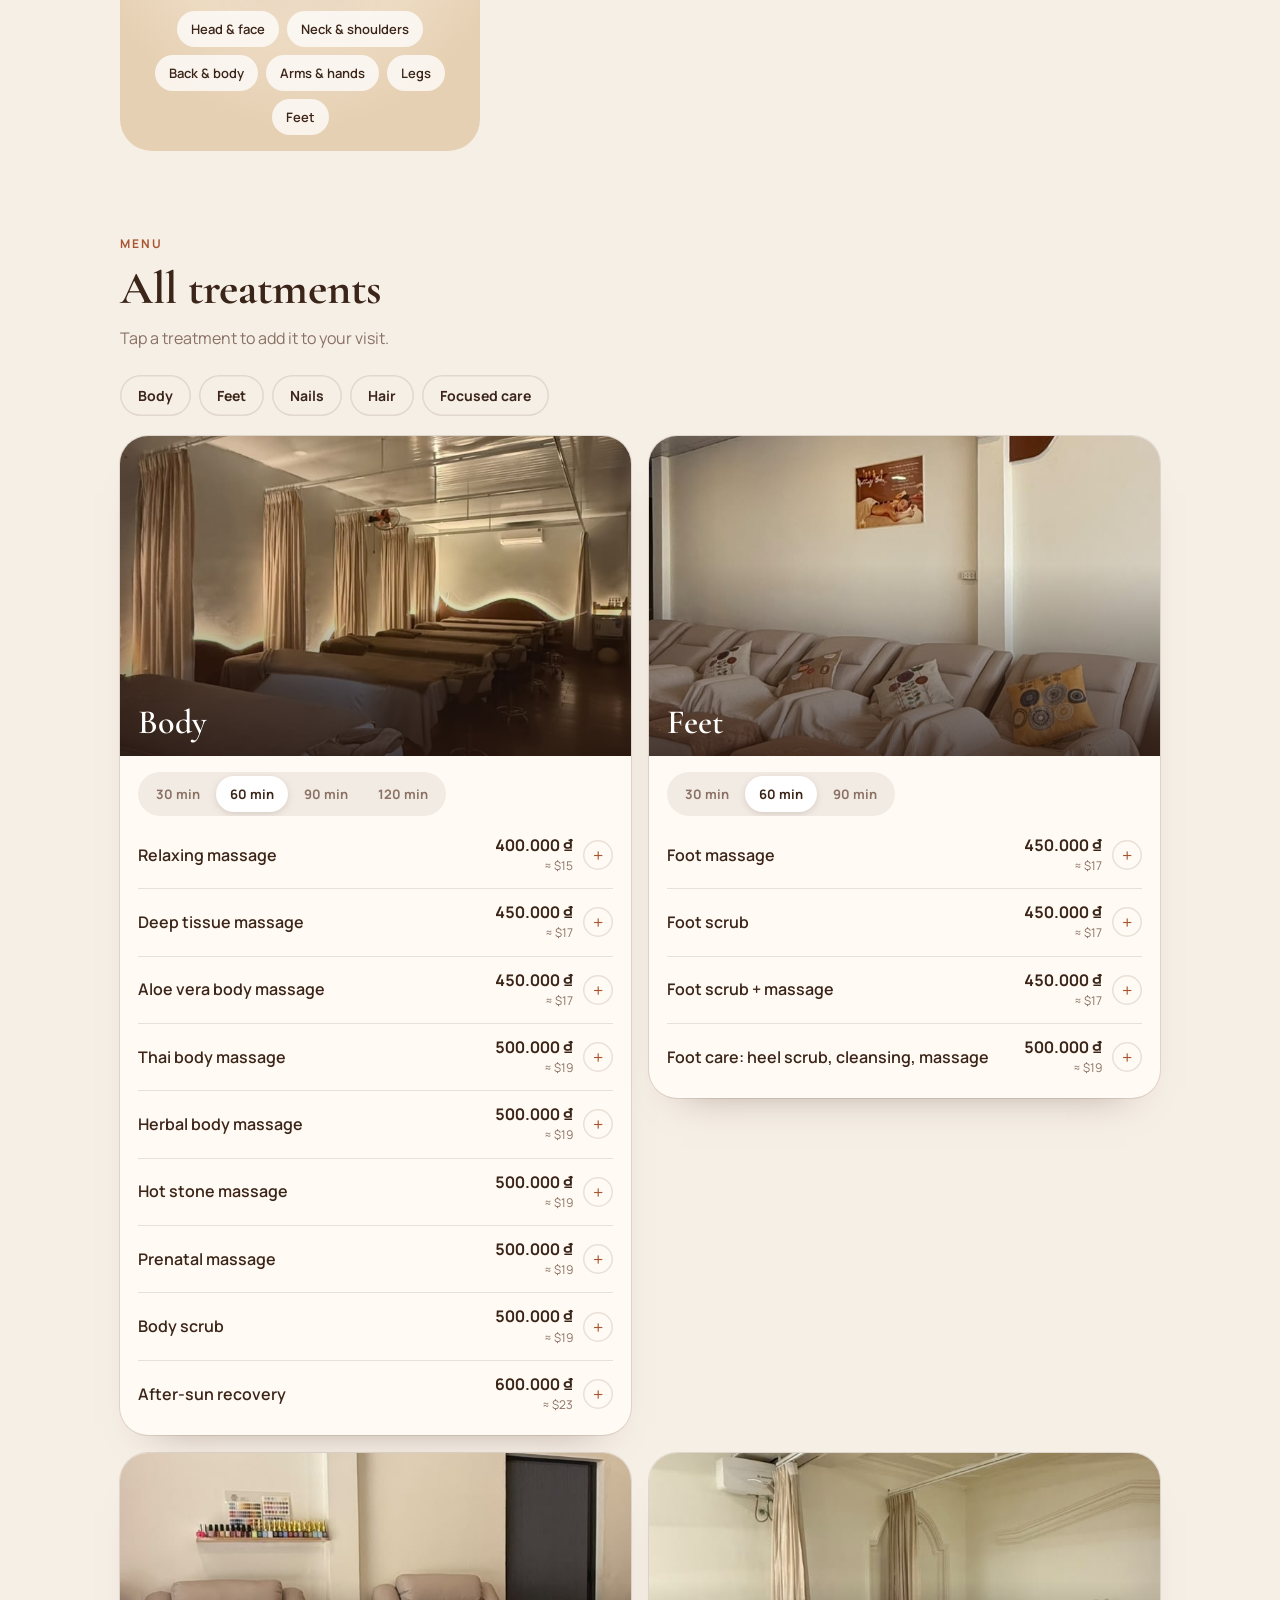
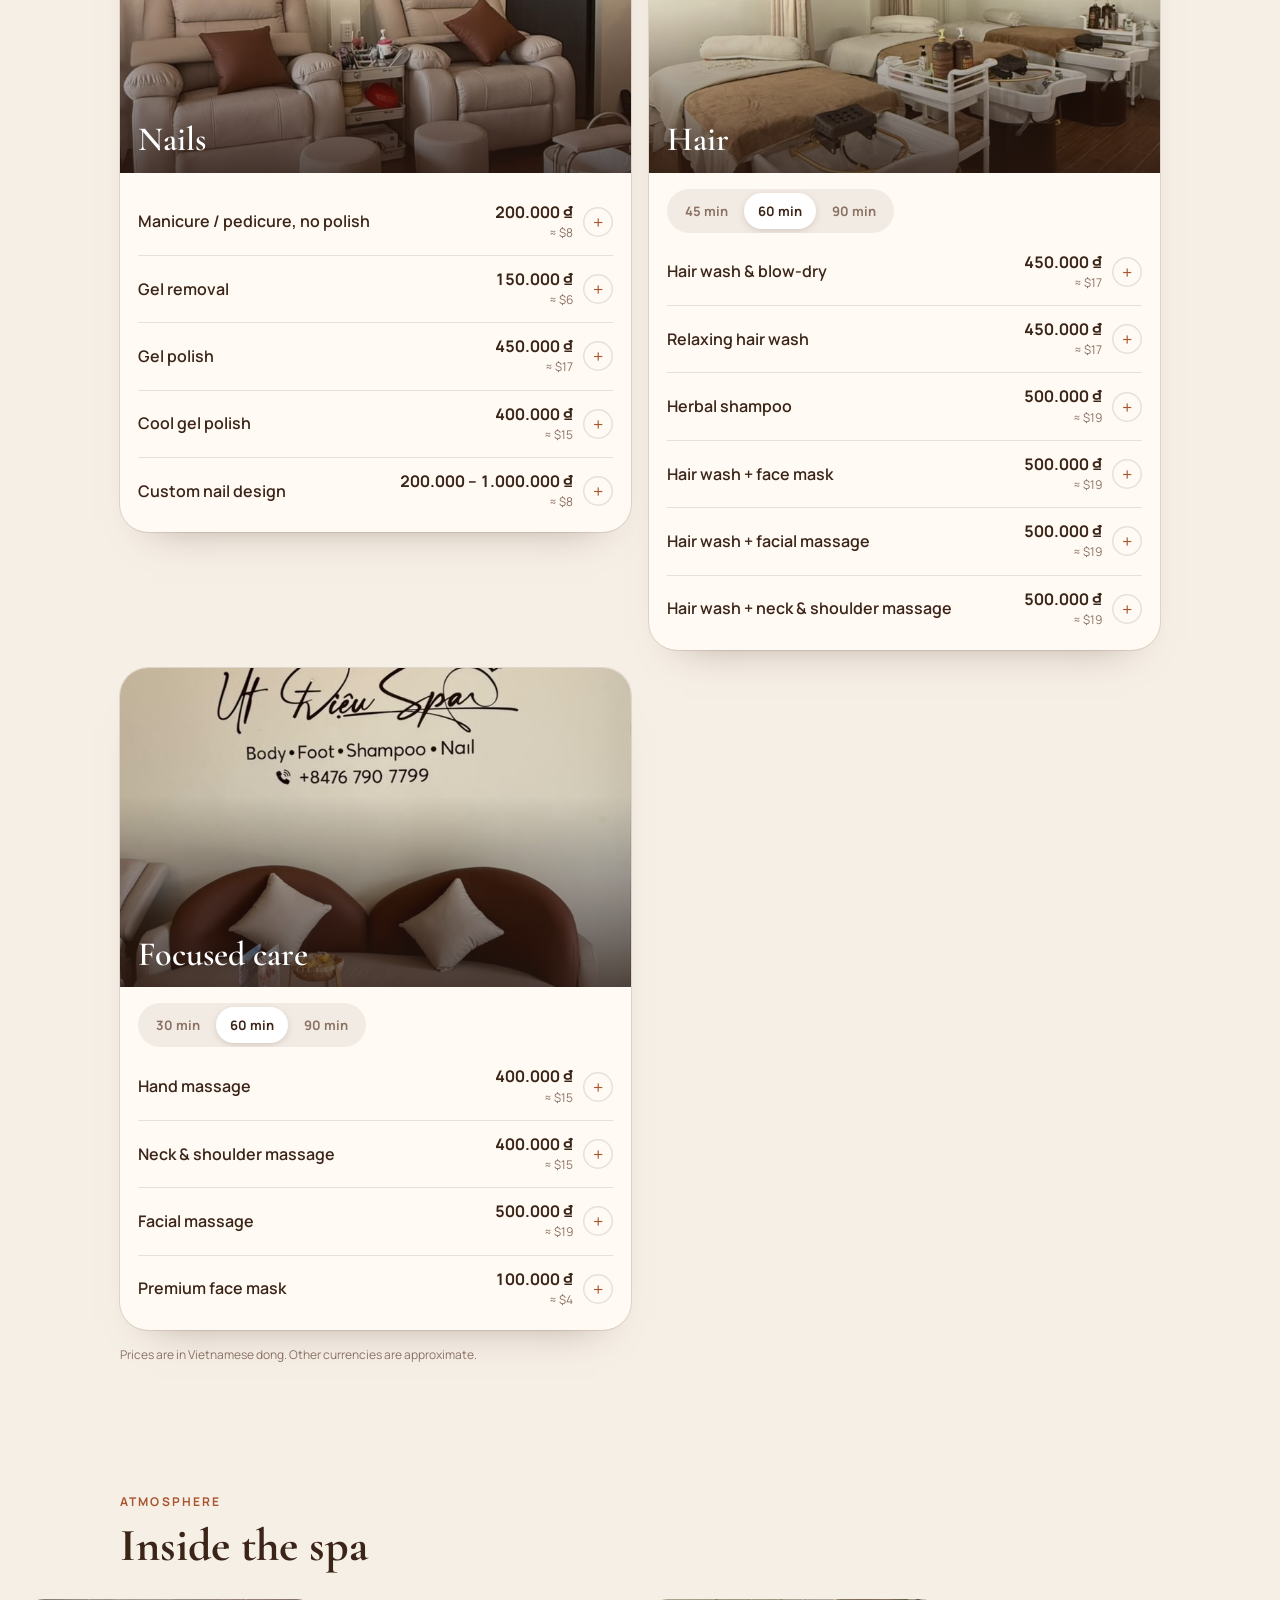
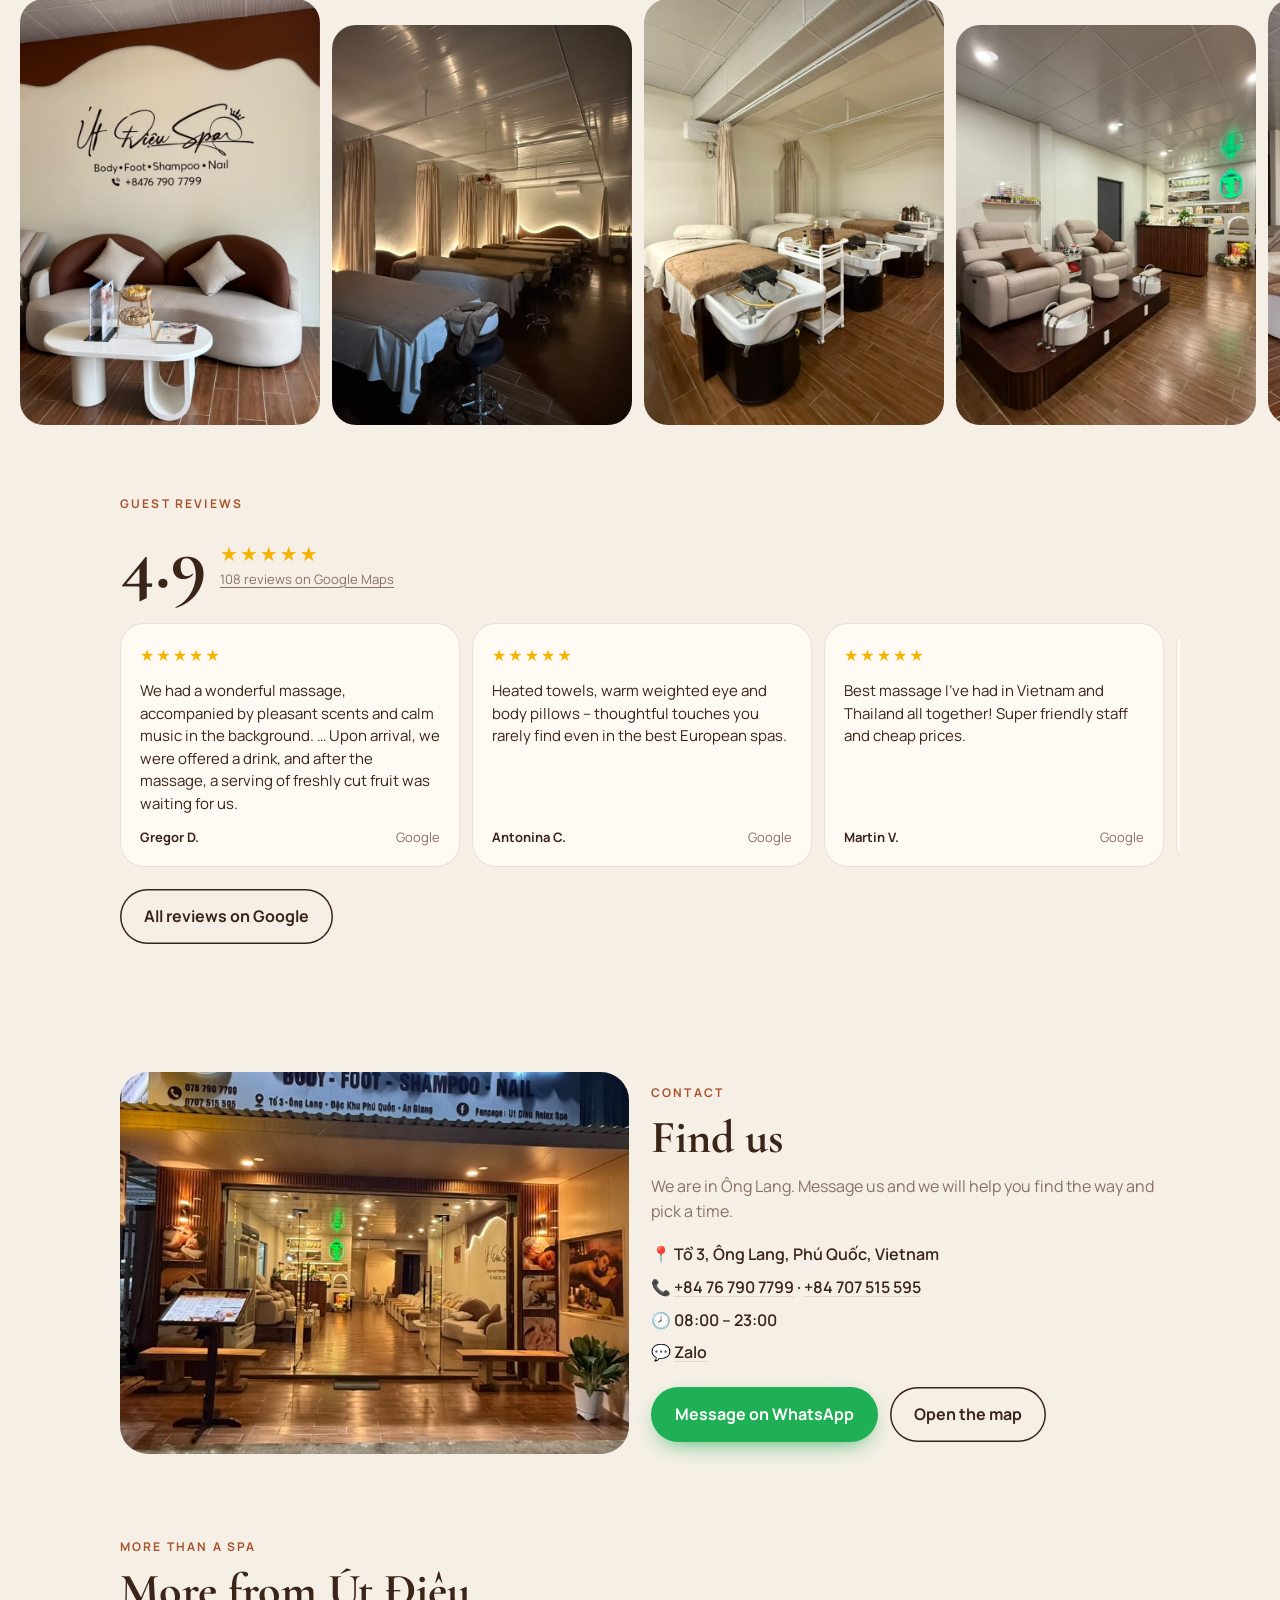
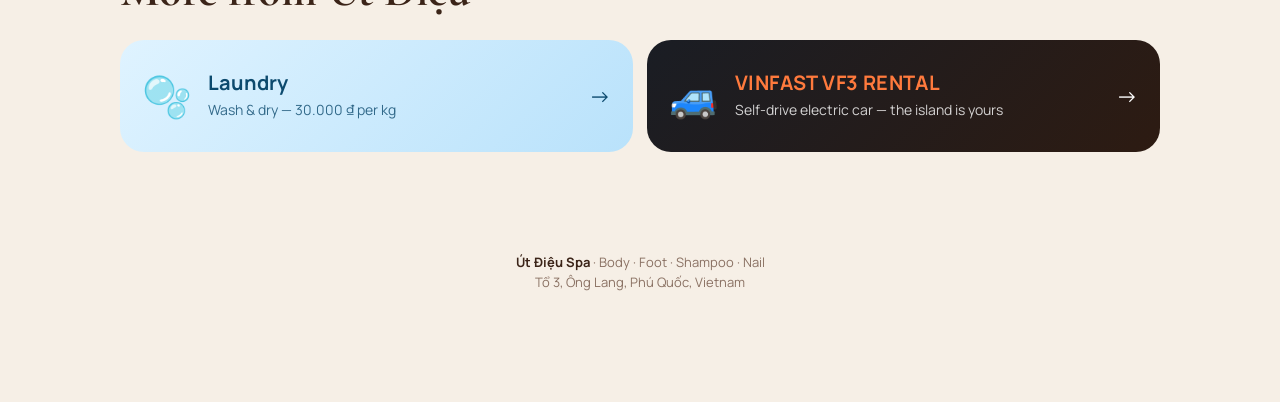
==== commit 5e403b87: "Reviews from Google Maps, rating badge, opening hours, exact Maps link Co-Authored-By: Claude Fable " ====
--- a/index.html
+++ b/index.html
@@ -9,7 +9,7 @@
 <link rel="icon" href="assets/img/logo.jpg">
 <link rel="preconnect" href="https://fonts.googleapis.com"><link rel="preconnect" href="https://fonts.gstatic.com" crossorigin>
 <link href="https://fonts.googleapis.com/css2?family=Cormorant+Garamond:ital,wght@0,500;0,600;0,700;1,500&family=Manrope:wght@400;600;700&display=swap" rel="stylesheet">
-<link rel="stylesheet" href="assets/shared.css">
+<link rel="stylesheet" href="assets/shared.css?v=3">
 <style>
 :root{--bg:#f6efe6;--ink:#3b2418;--muted:#8a7163;--acc:#a8552f;--acc-ink:#fff;--card:#fffaf3;--line:rgba(74,44,29,.12);--hdr:rgba(246,239,230,.86);
 --gate:radial-gradient(120% 90% at 50% 0%,#5a3423,#2a1810);--gate-ink:#f6efe6;--gate-card:rgba(255,255,255,.1);
@@ -127,6 +127,7 @@
       <a class="btn" href="#map" data-i18n="hero_cta"></a>
       <a class="btn ghost" href="#menu" data-i18n="menu_h"></a>
     </div>
+    <a class="rate-pill rv d3" data-rate></a>
   </div>
   <div class="scroll-hint"></div>
 </section>
@@ -185,6 +186,8 @@
   <div class="gal" id="gal"></div>
 </section>
 
+<section id="reviews" style="padding-top:20px"></section>
+
 <section id="find">
   <div class="w loc">
     <img class="loc-img rv" src="assets/img/p18.jpg" alt="Út Điệu Spa" loading="lazy">
@@ -195,11 +198,12 @@
       <div class="loc-rows">
         <span>📍 <span data-i18n="foot_addr"></span></span>
         <span>📞 <a href="tel:+84767907799">+84 76 790 7799</a> · <a href="tel:+84707515595">+84 707 515 595</a></span>
+        <span>🕗 08:00 – 23:00</span>
         <span>💬 <a href="https://zalo.me/0767907799" target="_blank" rel="noopener">Zalo</a></span>
       </div>
       <div class="hero-btns">
         <a class="btn wa" data-wa><span data-i18n="wa_btn"></span></a>
-        <a class="btn ghost" target="_blank" rel="noopener" href="https://www.google.com/maps/search/?api=1&query=%C3%9At+%C4%90i%E1%BB%87u+Spa+%C3%94ng+Lang+Ph%C3%BA+Qu%E1%BB%91c" data-i18n="map_btn"></a>
+        <a class="btn ghost" target="_blank" rel="noopener" href="https://maps.google.com/?cid=10207953114541808885" data-i18n="map_btn"></a>
       </div>
     </div>
   </div>
@@ -260,6 +264,18 @@
 window.SITE = {
  id:'spa', root:'', hello:"Hello! I'd like to book at Út Điệu Spa.",
  gateLogo:'<img class="gate-logo" src="assets/img/logo.jpg" alt="Út Điệu Spa">',
+ reviews:[
+  {n:'Gregor D.',l:'en',t:'We had a wonderful massage, accompanied by pleasant scents and calm music in the background. … Upon arrival, we were offered a drink, and after the massage, a serving of freshly cut fruit was waiting for us.'},
+  {n:'Владимир И.',l:'ru',t:'Лучше чем здесь массажа нет. … Все прорабатывают от пальчиков ног до ушей.'},
+  {n:'Antonina C.',l:'en',t:'Heated towels, warm weighted eye and body pillows – thoughtful touches you rarely find even in the best European spas.'},
+  {n:'Марина Ш.',l:'ru',t:'Отличный салон, чисто, уютно, комфортно. … Ходим каждый день, нас забирают и отвозят в отель.'},
+  {n:'Martin V.',l:'en',t:'Best massage I’ve had in Vietnam and Thailand all together! Super friendly staff and cheap prices.'},
+  {n:'Полина Н.',l:'ru',t:'Посетила около 5 разных салонов, но здесь мне понравилось больше всего, была три раза.'},
+  {n:'Dar R.',l:'en',t:'I had the deep tissue massage for 90 minutes. Definitely the best massage I’ve had in Vietnam and one of the best ever.'},
+  {n:'Алексей Е.',l:'ru',t:'Приходили вчетвером, хозяйка оперативно организовывала необходимое количество мастеров. Вежливо, доброжелательно, угощают манго и дают бутылочку воды.'},
+  {n:'Bente L.',l:'en',t:'We had massage here every day in our stay at Phu Quoc.'},
+  {n:'Vladimir A.',l:'ru',t:'Самый лучший массаж из тех что нам делали в Тае, Камбодже и тут'}
+ ],
  dict:{
   title:['Út Điệu Spa — массаж и спа на Фукоке','Út Điệu Spa — massage & spa in Phú Quốc','Út Điệu Spa — massage & spa tại Phú Quốc','Út Điệu Spa — 푸꾸옥 마사지 & 스파','Út Điệu Spa — 富国岛按摩水疗'],
   hero_h:['Час тишины <em>посреди отпуска</em>','An hour of calm <em>in the middle of your holiday</em>','Một giờ bình yên <em>giữa kỳ nghỉ</em>','휴가 중 만나는 <em>고요한 한 시간</em>','假期里的 <em>一小时宁静</em>'],
@@ -418,6 +434,6 @@
 });
 $('#gal').innerHTML = [17,9,12,13,16,10,15,8,11].map(n=>`<img class="rv" loading="lazy" src="assets/img/p${n}.jpg" alt="Út Điệu Spa">`).join('');
 </script>
-<script src="assets/shared.js"></script>
+<script src="assets/shared.js?v=3"></script>
 </body>
 </html>
--- a/assets/shared.css
+++ b/assets/shared.css
@@ -85,6 +85,21 @@
 .x-car{background:linear-gradient(135deg,#1a1d24,#2d1b12);color:#fff}
 .x-car b{color:#ff7a3d;text-transform:uppercase;letter-spacing:.02em}
 
+/* reviews */
+.rev-top{display:inline-flex;align-items:center;gap:14px;margin-top:12px}
+.rev-top b{font-family:var(--fd);font-size:clamp(54px,14vw,76px);line-height:1}
+.rev-top i,.rev-s{font-style:normal;color:#f5b301;letter-spacing:2px}
+.rev-top i{display:block;font-size:20px}
+.rev-top small{display:block;font-size:13px;color:var(--muted);text-decoration:underline;text-underline-offset:3px}
+.rev-track{display:flex;gap:12px;overflow-x:auto;scroll-snap-type:x mandatory;padding:22px 20px 8px;scrollbar-width:none;max-width:1080px;margin:0 auto}
+.rev-track::-webkit-scrollbar{display:none}
+.rev{flex:none;width:min(82vw,340px);margin:0;padding:20px;border-radius:24px;background:var(--card);box-shadow:inset 0 0 0 1px var(--line);scroll-snap-align:center;display:flex;flex-direction:column;gap:12px}
+.rev blockquote{margin:0;font-size:15px;line-height:1.5}
+.rev figcaption{margin-top:auto;display:flex;justify-content:space-between;align-items:center;font-size:13px}
+.rev figcaption span{color:var(--muted)}
+.rev-all{margin-top:14px}
+.rate-pill{display:inline-flex;align-items:center;gap:6px;margin-top:16px;padding:8px 14px;border-radius:99px;background:rgba(0,0,0,.38);backdrop-filter:blur(6px);-webkit-backdrop-filter:blur(6px);color:#fff;font-size:13px;font-weight:700}
+.rate-pill i{font-style:normal;color:#f5b301}
 footer{padding:36px 0 110px;font-size:13px;color:var(--muted);text-align:center}
 footer b{color:var(--ink)}
 @media(prefers-reduced-motion:reduce){*{animation:none!important;transition:none!important}.rv{opacity:1;transform:none}}
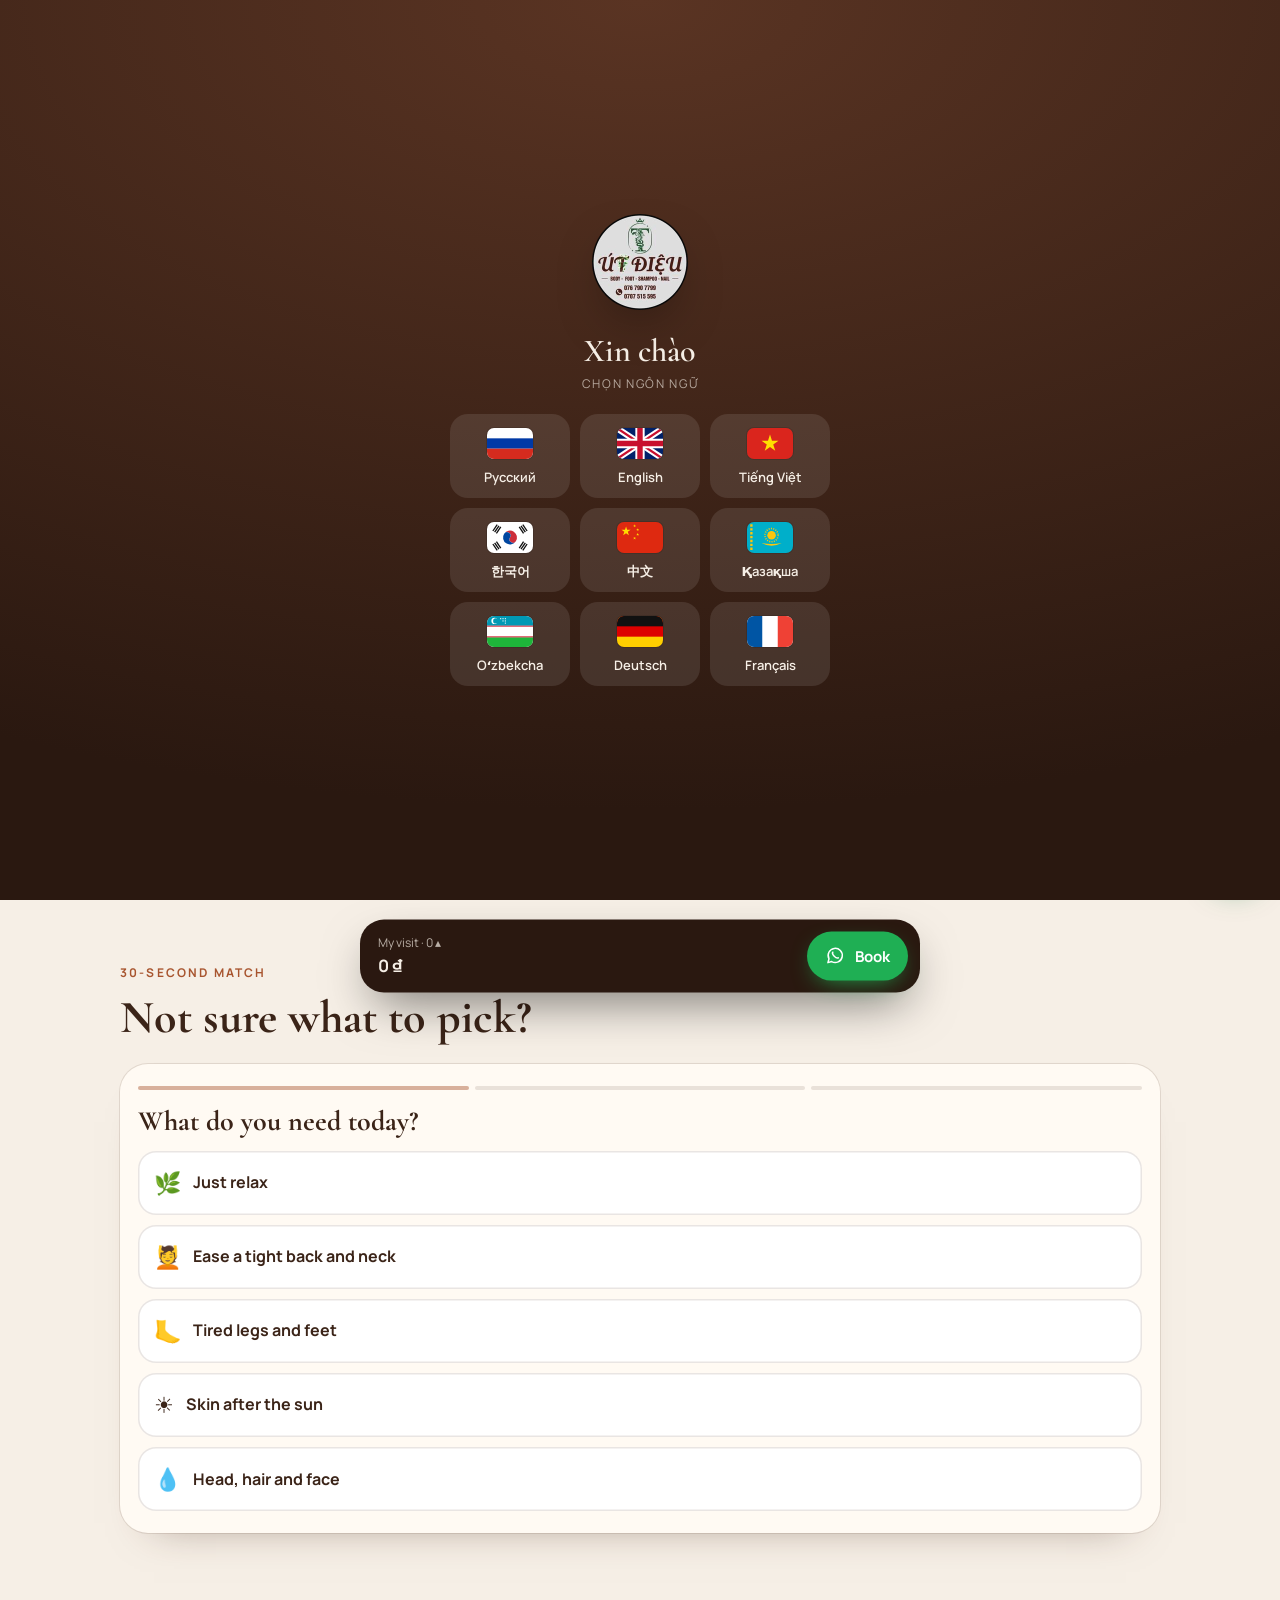
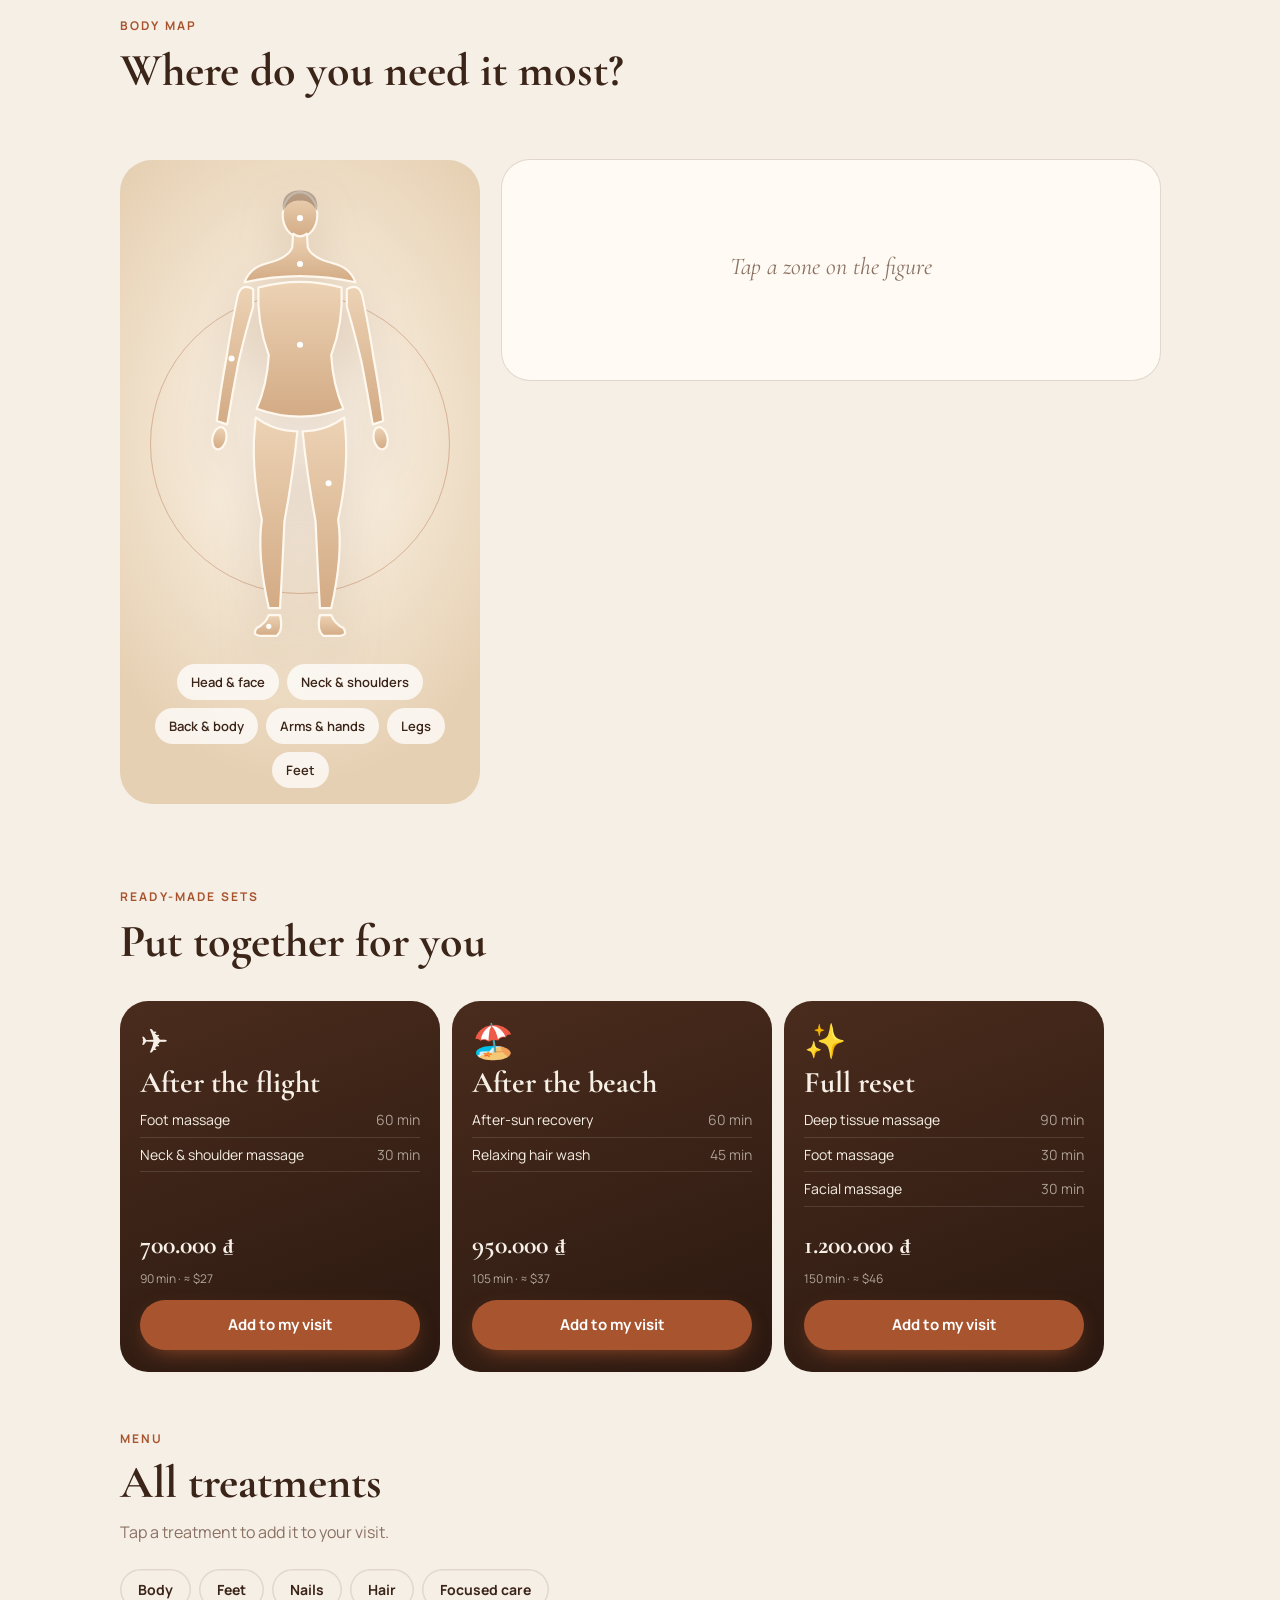
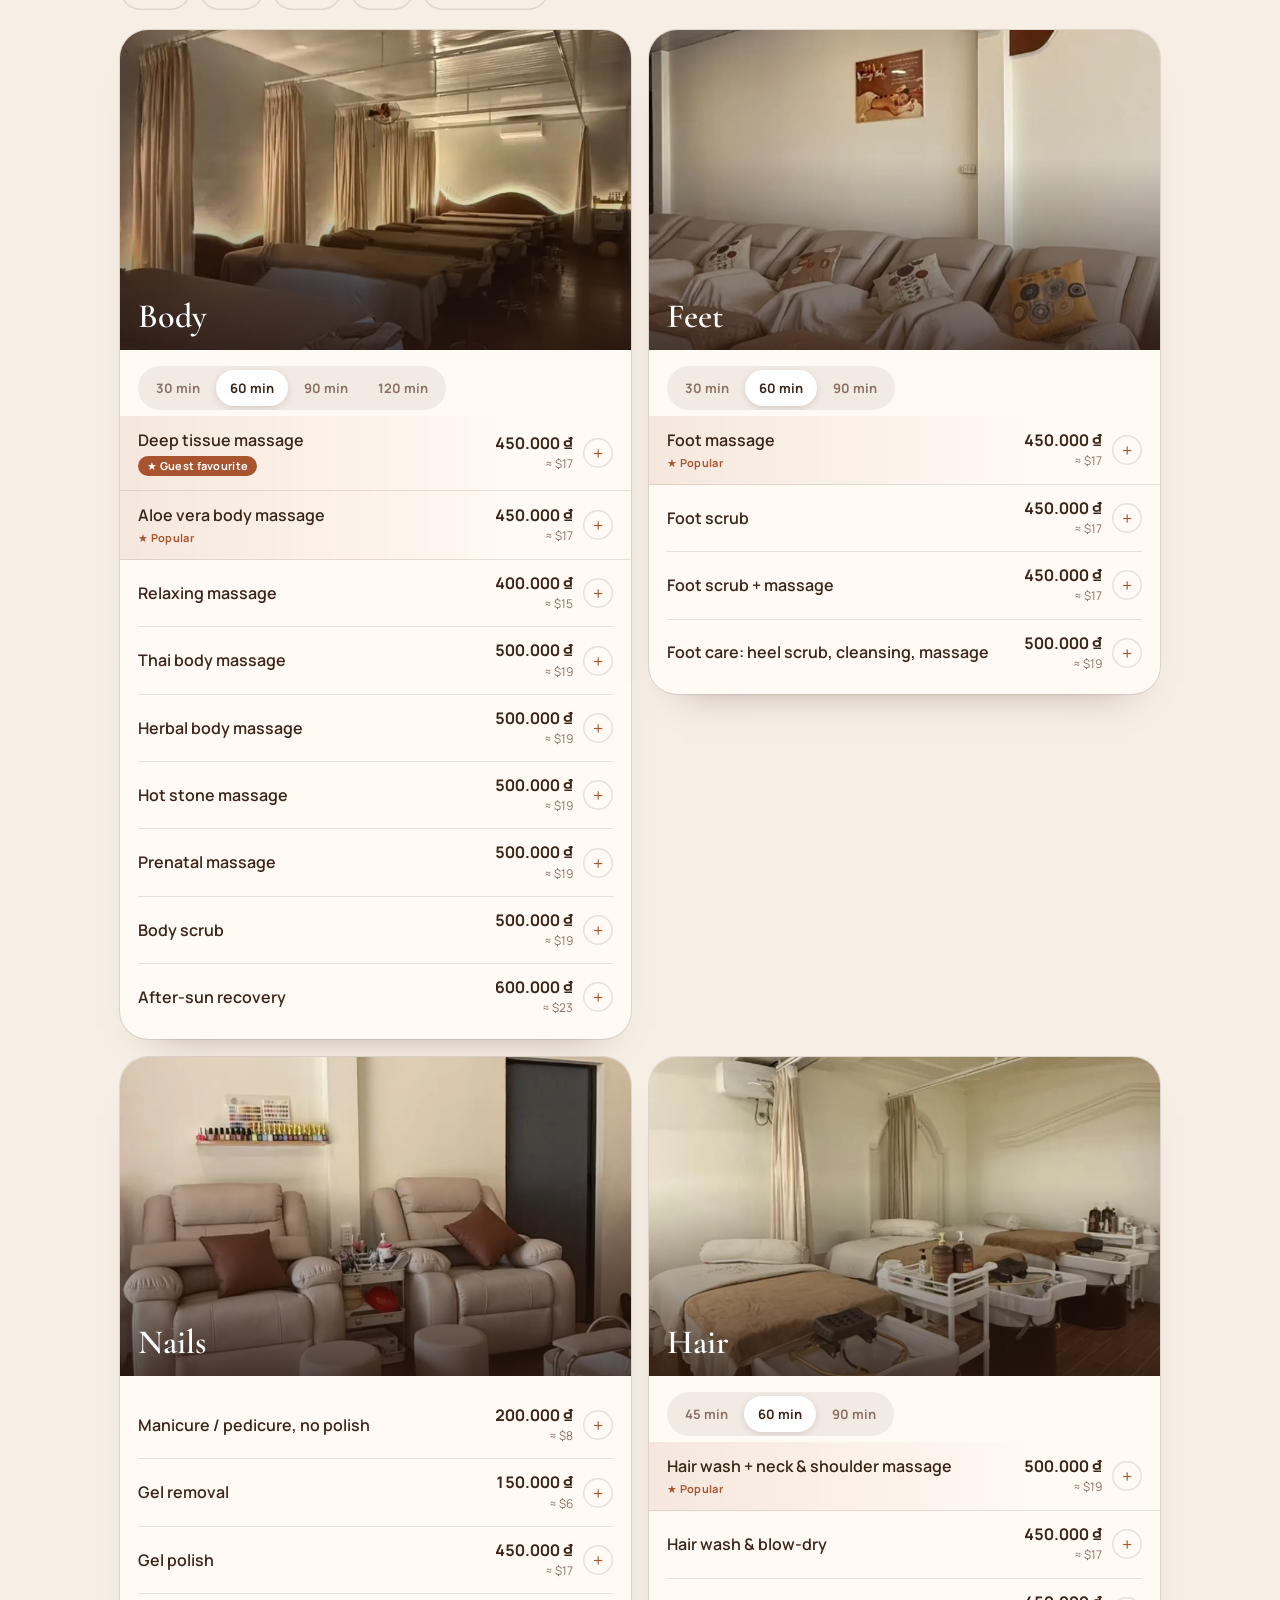
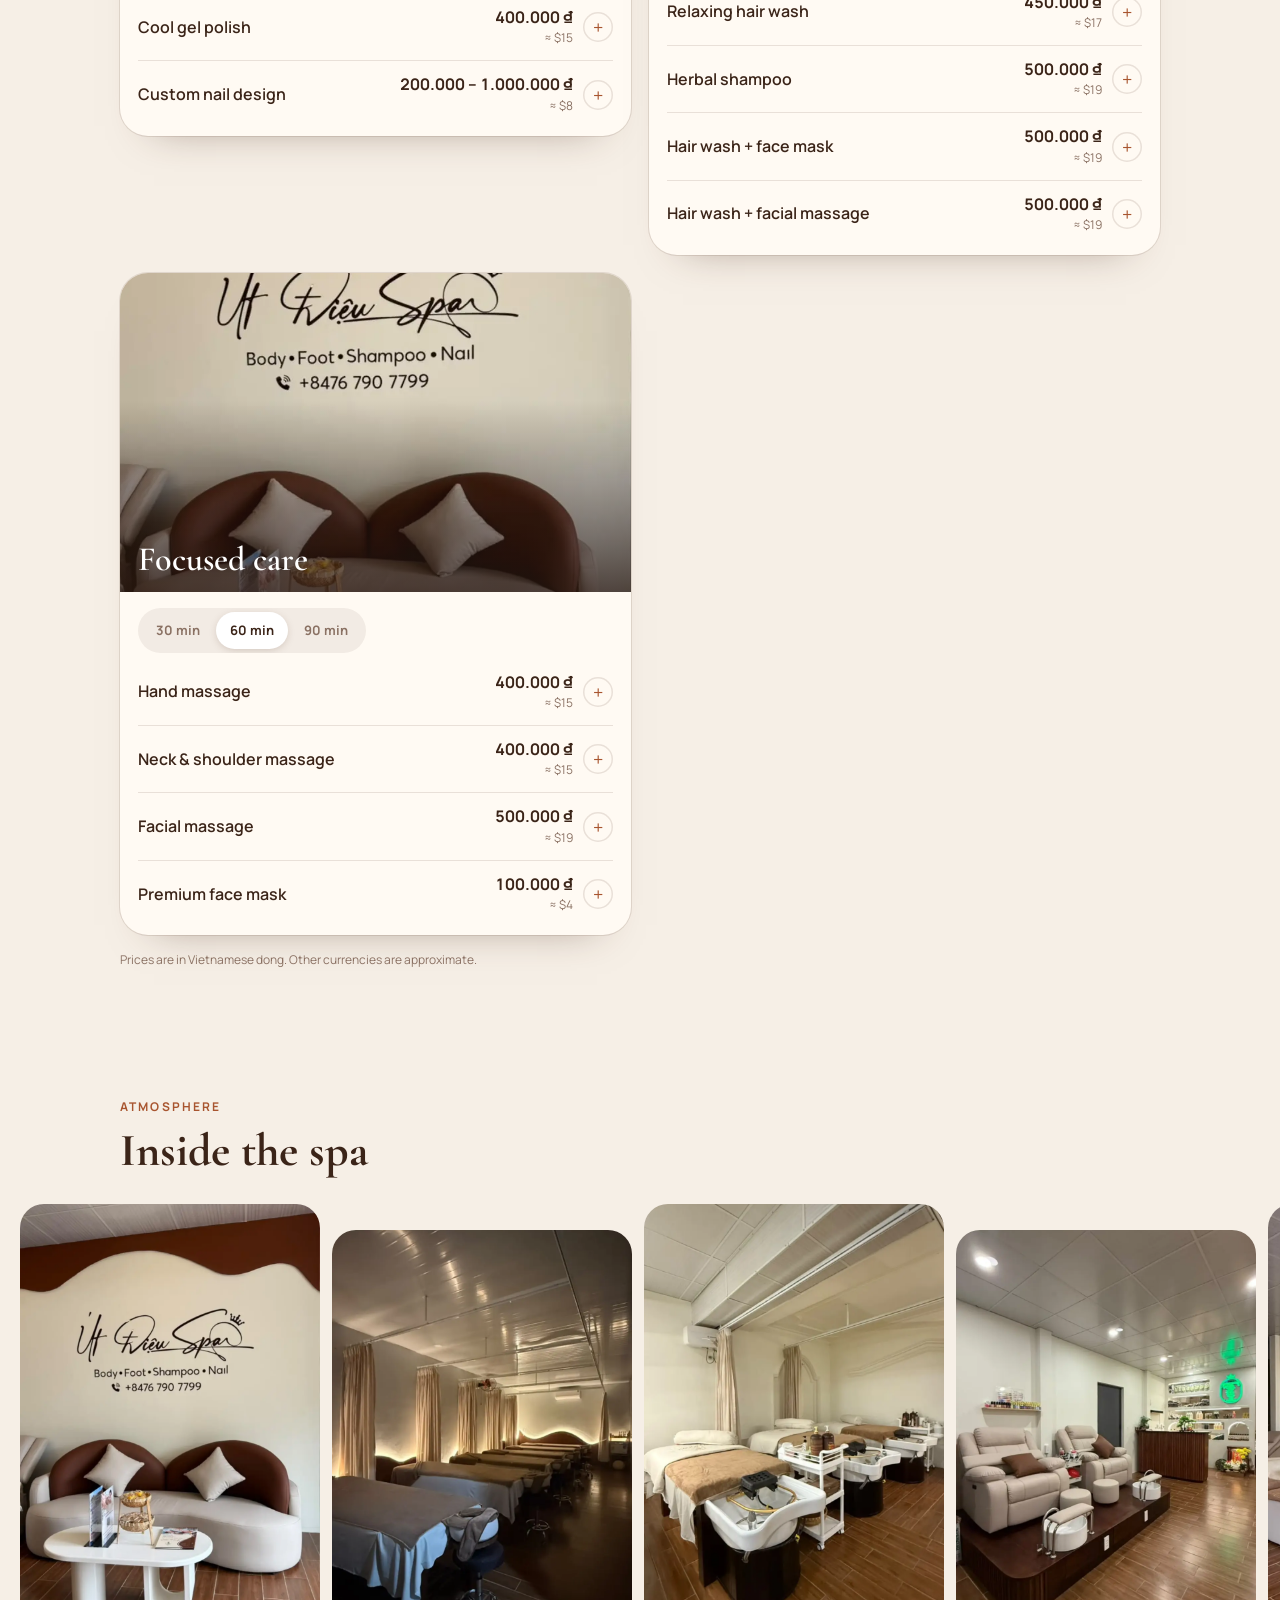
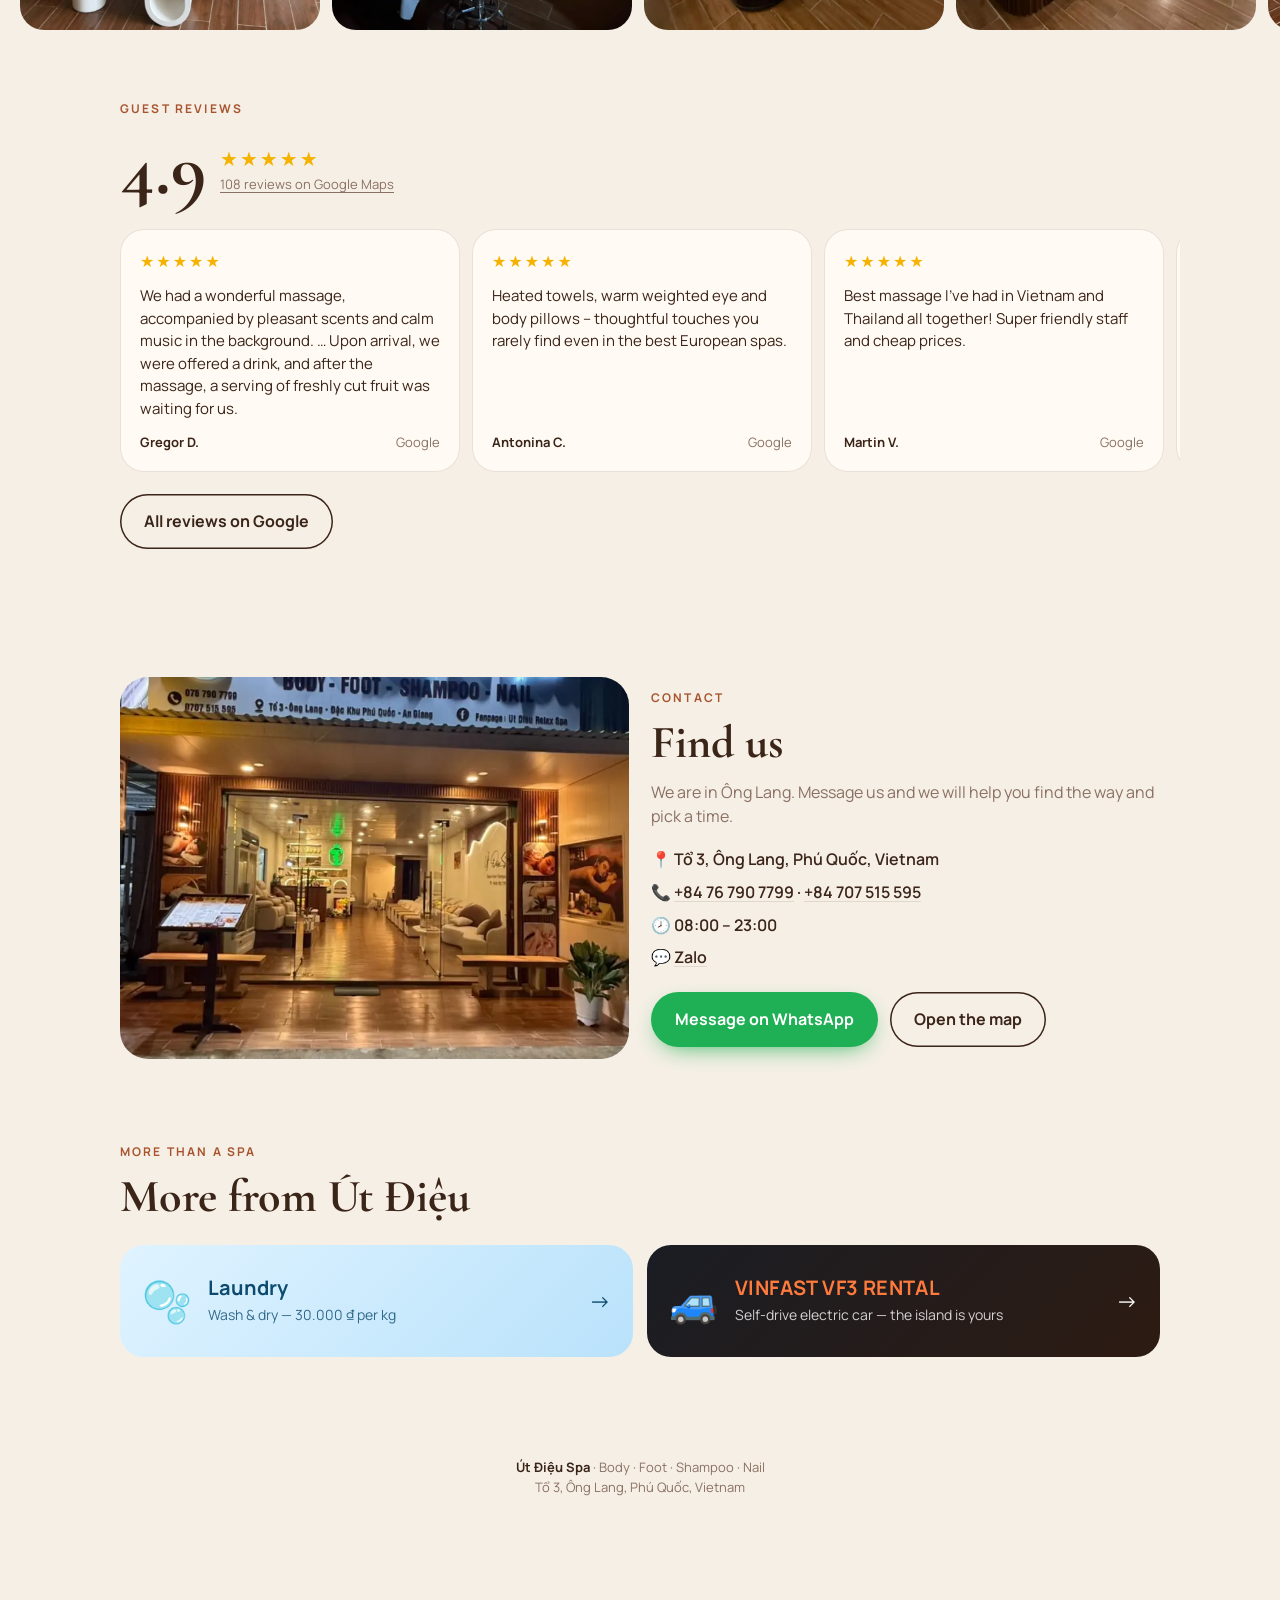
==== commit b0ecad17: "Spa: multi-zone body map, hits, 3-step quiz, ready-made sets; WebP images, link previews, page trans" ====
--- a/index.html
+++ b/index.html
@@ -5,11 +5,19 @@
 <meta name="viewport" content="width=device-width,initial-scale=1,viewport-fit=cover">
 <title>Út Điệu Spa — Phú Quốc</title>
 <meta name="description" content="Út Điệu Spa, Ông Lang, Phú Quốc — body & foot massage, hair spa, nails. Book on WhatsApp.">
+<meta property="og:type" content="website">
+<meta property="og:url" content="https://damir1703.github.io/ut-dieu-spa/">
+<meta property="og:title" content="Út Điệu Spa — massage & spa in Phú Quốc">
+<meta property="og:description" content="★ 4.9 on Google Maps · body & foot massage, hair spa, nails. Book on WhatsApp.">
+<meta property="og:image" content="https://damir1703.github.io/ut-dieu-spa/assets/img/og-spa.jpg">
+<meta property="og:image:width" content="1200"><meta property="og:image:height" content="630">
+<meta name="twitter:card" content="summary_large_image">
+<link rel="preload" as="image" href="assets/img/p14.webp" fetchpriority="high">
 <meta name="theme-color" content="#f6efe6">
-<link rel="icon" href="assets/img/logo.jpg">
+<link rel="icon" href="assets/img/logo-s.jpg">
 <link rel="preconnect" href="https://fonts.googleapis.com"><link rel="preconnect" href="https://fonts.gstatic.com" crossorigin>
 <link href="https://fonts.googleapis.com/css2?family=Cormorant+Garamond:ital,wght@0,500;0,600;0,700;1,500&family=Manrope:wght@400;600;700&display=swap" rel="stylesheet">
-<link rel="stylesheet" href="assets/shared.css?v=3">
+<link rel="stylesheet" href="assets/shared.css?v=4">
 <style>
 :root{--bg:#f6efe6;--ink:#3b2418;--muted:#8a7163;--acc:#a8552f;--acc-ink:#fff;--card:#fffaf3;--line:rgba(74,44,29,.12);--hdr:rgba(246,239,230,.86);
 --gate:radial-gradient(120% 90% at 50% 0%,#5a3423,#2a1810);--gate-ink:#f6efe6;--gate-card:rgba(255,255,255,.1);
@@ -68,6 +76,43 @@
 .row.on .rn{color:var(--green)}
 .row.off{opacity:.38}
 .row.off .add{visibility:hidden}
+.see{flex-basis:100%;text-align:center;margin-top:6px;padding:12px;border-radius:99px;background:var(--ink);color:var(--bg);font-weight:700;font-size:14px;animation:rise .4s both}
+@media(min-width:820px){.see{display:none}}
+.z{transform-box:fill-box;transform-origin:center}
+.z.on{animation:zpop .45s cubic-bezier(.3,1.5,.5,1)}
+@keyframes zpop{from{transform:scale(.93)}}
+.more{display:inline-block;margin-top:14px;font-weight:700;font-size:14px;color:var(--acc)}
+.row.hit{margin:0 -18px;padding-left:18px;padding-right:18px;width:calc(100% + 36px);background:linear-gradient(90deg,rgba(168,85,47,.11),rgba(168,85,47,0) 75%)}
+.badge{display:table;margin-top:5px;font-size:11px;font-weight:700;letter-spacing:.03em;color:var(--acc)}
+.badge.top{background:var(--acc);color:#fff;padding:3px 9px;border-radius:99px}
+.rd{font-style:normal;font-weight:600;color:var(--muted);font-size:13px;margin-left:6px;white-space:nowrap}
+/* quiz */
+.quiz{background:var(--card);border-radius:28px;padding:22px 18px;box-shadow:0 0 0 1px var(--line),0 24px 40px -34px rgba(74,44,29,.5);margin-top:22px;overflow:hidden;scroll-margin-top:70px}
+.quiz h3{font-size:28px;margin:16px 0 14px}
+.qdots{display:flex;gap:6px}
+.qdots i{height:4px;flex:1;border-radius:4px;background:var(--line);transition:background .4s}
+.qdots i.done{background:var(--acc)}.qdots i.cur{background:rgba(168,85,47,.45)}
+.qopts{display:grid;gap:10px}
+.qopts button{display:flex;align-items:center;gap:12px;padding:15px 16px;border-radius:18px;background:#fff;box-shadow:inset 0 0 0 1.5px var(--line);font-weight:700;text-align:left;animation:rise .45s cubic-bezier(.2,.7,.2,1) both;transition:transform .2s}
+.qopts button:active{transform:scale(.97)}
+.qopts span{font-size:22px}
+.qopts.three{grid-template-columns:repeat(3,1fr)}
+.qopts.three button{flex-direction:column;gap:4px;text-align:center;padding:18px 6px;font-size:13px}
+.qopts.three b{font-size:24px;color:var(--acc);font-family:var(--fd);line-height:1.1}
+/* sets */
+.sets{display:flex;gap:12px;overflow-x:auto;scroll-snap-type:x mandatory;padding:22px 20px 8px;scrollbar-width:none;max-width:1080px;margin:0 auto}
+.sets::-webkit-scrollbar{display:none}
+.setc{flex:none;width:min(80vw,320px);scroll-snap-align:center;background:linear-gradient(160deg,#4a2c1d,#2a1810);color:#f6efe6;border-radius:28px;padding:22px 20px;display:flex;flex-direction:column;gap:10px}
+.se{font-size:34px;line-height:1}
+.setc h3{font-size:30px}
+.setc ul{list-style:none;margin:0;padding:0;display:grid;gap:6px;font-size:14px}
+.setc li{display:flex;justify-content:space-between;gap:10px;border-bottom:1px solid rgba(255,255,255,.12);padding-bottom:6px}
+.setc li span{opacity:.6;white-space:nowrap}
+.sp{margin-top:auto;padding-top:8px}
+.sp b{display:block;font-size:26px;font-family:var(--fd)}
+.sp i{font-style:normal;font-size:12px;opacity:.65}
+.setc .btn{padding:13px;font-size:15px}
+.setc.on .btn{background:var(--green);box-shadow:none}
 /* category cards */
 .jump{display:flex;gap:8px;overflow-x:auto;margin:22px -20px 18px;padding:2px 20px;scrollbar-width:none}
 .jump::-webkit-scrollbar,.seg::-webkit-scrollbar{display:none}
@@ -113,23 +158,31 @@
 </head>
 <body>
 <header class="hdr">
-  <a class="brand" href="#top"><img src="assets/img/logo.jpg" alt="">Út Điệu Spa</a>
+  <a class="brand" href="#top"><img src="assets/img/logo-s.jpg" alt="">Út Điệu Spa</a>
   <button id="langBtn" class="lang-btn" aria-label="Language"></button>
 </header>
 
 <section class="hero" id="top">
-  <img class="hero-bg" src="assets/img/p14.jpg" alt="">
+  <img class="hero-bg" src="assets/img/p14.webp" alt="">
   <div class="w">
     <div class="kick rv">Ông Lang · Phú Quốc</div>
     <h1 class="rv d1" data-i18n="hero_h"></h1>
     <p class="rv d2" data-i18n="hero_p"></p>
     <div class="hero-btns rv d3">
-      <a class="btn" href="#map" data-i18n="hero_cta"></a>
+      <a class="btn" href="#quiz" data-i18n="hero_cta"></a>
       <a class="btn ghost" href="#menu" data-i18n="menu_h"></a>
     </div>
     <a class="rate-pill rv d3" data-rate></a>
   </div>
   <div class="scroll-hint"></div>
+</section>
+
+<section id="quiz" style="padding-bottom:20px">
+  <div class="w">
+    <div class="kick rv" data-i18n="q_k"></div>
+    <h2 class="h2 rv" data-i18n="q_h"></h2>
+    <div class="quiz rv" id="quizBox"></div>
+  </div>
 </section>
 
 <section id="map">
@@ -170,6 +223,11 @@
   </div>
 </section>
 
+<section id="sets" style="padding:20px 0 30px">
+  <div class="w"><div class="kick rv" data-i18n="set_k"></div><h2 class="h2 rv" data-i18n="set_h"></h2></div>
+  <div class="sets rv" id="setsBox"></div>
+</section>
+
 <section id="menu" style="padding-top:20px">
   <div class="w">
     <div class="kick rv" data-i18n="menu_k"></div>
@@ -190,7 +248,7 @@
 
 <section id="find">
   <div class="w loc">
-    <img class="loc-img rv" src="assets/img/p18.jpg" alt="Út Điệu Spa" loading="lazy">
+    <img class="loc-img rv" src="assets/img/p18.webp" alt="Út Điệu Spa" loading="lazy">
     <div class="rv d1">
       <div class="kick" data-i18n="loc_k"></div>
       <h2 class="h2" data-i18n="loc_h"></h2>
@@ -263,7 +321,7 @@
 };
 window.SITE = {
  id:'spa', root:'', hello:"Hello! I'd like to book at Út Điệu Spa.",
- gateLogo:'<img class="gate-logo" src="assets/img/logo.jpg" alt="Út Điệu Spa">',
+ gateLogo:'<img class="gate-logo" src="assets/img/logo-s.jpg" alt="Út Điệu Spa">',
  reviews:[
   {n:'Gregor D.',l:'en',t:'We had a wonderful massage, accompanied by pleasant scents and calm music in the background. … Upon arrival, we were offered a drink, and after the massage, a serving of freshly cut fruit was waiting for us.'},
   {n:'Владимир И.',l:'ru',t:'Лучше чем здесь массажа нет. … Все прорабатывают от пальчиков ног до ушей.'},
@@ -277,13 +335,38 @@
   {n:'Vladimir A.',l:'ru',t:'Самый лучший массаж из тех что нам делали в Тае, Камбодже и тут'}
  ],
  dict:{
+  map_p:["Отметьте одну или несколько зон — подберём до четырёх процедур.", "Tap one or several zones — we’ll suggest up to four treatments.", "Chọn một hoặc nhiều vùng — chúng tôi gợi ý tối đa bốn liệu trình.", "한 곳 또는 여러 부위를 누르면 최대 4가지 관리를 추천해 드려요.", "选择一个或多个部位，我们为您推荐最多四个项目。"],
+  see:["Показать процедуры ↓", "Show treatments ↓", "Xem liệu trình ↓", "관리 보기 ↓", "查看项目 ↓"],
+  hit_top:["Выбор гостей", "Guest favourite", "Khách yêu thích", "고객 추천", "客人最爱"],
+  hit_pop:["Часто берут", "Popular", "Được chọn nhiều", "인기", "人气"],
+  q_k:["Подбор за 30 секунд", "30-second match", "Chọn nhanh trong 30 giây", "30초 맞춤 추천", "30 秒快速挑选"],
+  q_h:["Не знаете, что выбрать?", "Not sure what to pick?", "Chưa biết chọn gì?", "무엇을 고를지 모르겠다면?", "不知道选什么？"],
+  q1:["Чего хочется сегодня?", "What do you need today?", "Hôm nay bạn cần gì?", "오늘 무엇이 필요하세요?", "今天想要什么？"],
+  g_relax:["Просто расслабиться", "Just relax", "Chỉ muốn thư giãn", "그냥 쉬고 싶어요", "只想放松"],
+  g_tension:["Снять зажимы в спине и шее", "Ease a tight back and neck", "Giảm mỏi lưng và cổ", "뭉친 등과 목 풀기", "缓解背部和颈部紧张"],
+  g_feet:["Устали ноги", "Tired legs and feet", "Chân mỏi", "다리와 발이 피곤해요", "腿脚疲劳"],
+  g_skin:["Кожа после солнца", "Skin after the sun", "Da sau khi đi nắng", "햇볕에 지친 피부", "晒后肌肤"],
+  g_head:["Голова, волосы, лицо", "Head, hair and face", "Đầu, tóc và mặt", "머리, 헤어, 얼굴", "头部、头发与面部"],
+  q2:["Сколько у вас времени?", "How much time do you have?", "Bạn có bao nhiêu thời gian?", "시간이 얼마나 있으세요?", "您有多少时间？"],
+  q3:["Какой нажим любите?", "How firm do you like it?", "Bạn thích lực mạnh hay nhẹ?", "어느 정도 압이 좋으세요?", "喜欢什么力度？"],
+  p_soft:["Мягкий", "Gentle", "Nhẹ", "부드럽게", "轻柔"],
+  p_mid:["Средний", "Medium", "Vừa", "중간", "适中"],
+  p_hard:["Сильный", "Firm", "Mạnh", "강하게", "有力"],
+  q_res:["Вам подойдёт", "We recommend", "Phù hợp với bạn", "추천 관리", "为您推荐"],
+  q_again:["Пройти заново", "Start over", "Làm lại", "다시 하기", "重新选择"],
+  set_k:["Готовые наборы", "Ready-made sets", "Gói có sẵn", "추천 세트", "精选套餐"],
+  set_h:["Собрали за вас", "Put together for you", "Kết hợp sẵn cho bạn", "미리 준비한 조합", "为您搭配好了"],
+  s1:["После перелёта", "After the flight", "Sau chuyến bay", "비행 후", "飞行之后"],
+  s2:["После пляжа", "After the beach", "Sau khi tắm biển", "해변 다녀온 뒤", "海滩之后"],
+  s3:["Полная перезагрузка", "Full reset", "Tái tạo toàn diện", "완전 리셋", "全面焕活"],
+  set_add:["Добавить в визит", "Add to my visit", "Thêm vào lịch hẹn", "예약에 담기", "加入预约"],
+  set_on:["В визите ✓", "Added ✓", "Đã thêm ✓", "담김 ✓", "已加入 ✓"],
   title:['Út Điệu Spa — массаж и спа на Фукоке','Út Điệu Spa — massage & spa in Phú Quốc','Út Điệu Spa — massage & spa tại Phú Quốc','Út Điệu Spa — 푸꾸옥 마사지 & 스파','Út Điệu Spa — 富国岛按摩水疗'],
   hero_h:['Час тишины <em>посреди отпуска</em>','An hour of calm <em>in the middle of your holiday</em>','Một giờ bình yên <em>giữa kỳ nghỉ</em>','휴가 중 만나는 <em>고요한 한 시간</em>','假期里的 <em>一小时宁静</em>'],
   hero_p:['Массаж тела и стоп, спа для волос, маникюр. Выберите процедуру и напишите нам в WhatsApp.','Body and foot massage, hair spa, nails. Pick a treatment and message us on WhatsApp.','Massage toàn thân và chân, gội đầu dưỡng sinh, làm móng. Chọn liệu trình và nhắn cho chúng tôi qua WhatsApp.','바디·발 마사지, 헤어 스파, 네일. 원하는 관리를 고르고 WhatsApp으로 연락 주세요.','身体与足部按摩、头发水疗、美甲。选好项目，用 WhatsApp 联系我们。'],
   hero_cta:['Подобрать массаж','Find my massage','Chọn liệu trình','마사지 고르기','挑选按摩'],
   map_k:['Карта тела','Body map','Bản đồ cơ thể','바디 맵','身体地图'],
   map_h:['Что хочется расслабить?','Where do you need it most?','Bạn muốn thư giãn vùng nào?','어디를 풀어드릴까요?','想放松哪里？'],
-  map_p:['Нажмите на часть тела — покажем подходящие процедуры.','Tap a part of the body to see the treatments that fit.','Chạm vào vùng cơ thể để xem liệu trình phù hợp.','몸의 부위를 누르면 알맞은 관리를 보여드려요.','点击身体部位，查看合适的项目。'],
   map_empty:['Выберите зону на фигуре','Tap a zone on the figure','Hãy chọn một vùng trên hình','그림에서 부위를 선택하세요','请在图上选择部位'],
   z_head:['Голова и лицо','Head & face','Đầu & mặt','머리 & 얼굴','头部与面部'],
   z_shoulders:['Шея и плечи','Neck & shoulders','Cổ & vai','목 & 어깨','肩颈'],
@@ -307,13 +390,38 @@
   book:['Записаться','Book','Đặt lịch','예약하기','预约'],
  },
  extra:{
+  map_p:["Бір немесе бірнеше аймақты белгілеңіз — төртке дейін процедура ұсынамыз.", "Bir yoki bir nechta sohani belgilang — to‘rttagacha muolaja tavsiya qilamiz.", "Eine oder mehrere Zonen antippen – wir schlagen bis zu vier Behandlungen vor.", "Touchez une ou plusieurs zones : nous proposons jusqu’à quatre soins."],
+  see:["Процедураларды көру ↓", "Muolajalarni ko‘rish ↓", "Behandlungen zeigen ↓", "Voir les soins ↓"],
+  hit_top:["Қонақтар таңдауы", "Mehmonlar tanlovi", "Gästefavorit", "Coup de cœur"],
+  hit_pop:["Жиі таңдайды", "Ko‘p tanlanadi", "Beliebt", "Populaire"],
+  q_k:["30 секундта таңдау", "30 soniyada tanlov", "In 30 Sekunden gefunden", "Trouvé en 30 secondes"],
+  q_h:["Нені таңдарыңызды білмейсіз бе?", "Nimani tanlashni bilmayapsizmi?", "Unsicher, was passt?", "Vous hésitez ?"],
+  q1:["Бүгін не қалайсыз?", "Bugun nima xohlaysiz?", "Was brauchen Sie heute?", "De quoi avez-vous envie ?"],
+  g_relax:["Жай демалу", "Shunchaki dam olish", "Einfach entspannen", "Simplement me détendre"],
+  g_tension:["Арқа мен мойынды босату", "Bel va bo‘yin taranglashuvini yozish", "Verspannten Rücken und Nacken lösen", "Dénouer le dos et la nuque"],
+  g_feet:["Аяқ шаршады", "Oyoqlar charchadi", "Müde Beine und Füße", "Jambes et pieds fatigués"],
+  g_skin:["Күннен кейінгі тері", "Quyoshdan keyingi teri", "Haut nach der Sonne", "Peau après le soleil"],
+  g_head:["Бас, шаш, бет", "Bosh, soch, yuz", "Kopf, Haare, Gesicht", "Tête, cheveux, visage"],
+  q2:["Қанша уақытыңыз бар?", "Qancha vaqtingiz bor?", "Wie viel Zeit haben Sie?", "Combien de temps avez-vous ?"],
+  q3:["Қандай қысымды ұнатасыз?", "Qanday bosimni yoqtirasiz?", "Wie fest darf es sein?", "Quelle pression préférez-vous ?"],
+  p_soft:["Жұмсақ", "Yumshoq", "Sanft", "Douce"],
+  p_mid:["Орташа", "O‘rtacha", "Mittel", "Moyenne"],
+  p_hard:["Қатты", "Kuchli", "Kräftig", "Forte"],
+  q_res:["Сізге сәйкес келеді", "Sizga mos keladi", "Unsere Empfehlung", "Nous vous conseillons"],
+  q_again:["Қайта өту", "Qaytadan boshlash", "Neu starten", "Recommencer"],
+  set_k:["Дайын жинақтар", "Tayyor to‘plamlar", "Fertige Pakete", "Formules prêtes"],
+  set_h:["Сіз үшін жинадық", "Siz uchun tuzdik", "Für Sie zusammengestellt", "Composées pour vous"],
+  s1:["Ұшудан кейін", "Parvozdan keyin", "Nach dem Flug", "Après le vol"],
+  s2:["Жағажайдан кейін", "Plyajdan keyin", "Nach dem Strand", "Après la plage"],
+  s3:["Толық жаңару", "To‘liq yangilanish", "Kompletter Neustart", "Remise à neuf"],
+  set_add:["Сапарға қосу", "Tashrifga qo‘shish", "Zum Besuch hinzufügen", "Ajouter à ma visite"],
+  set_on:["Қосылды ✓", "Qo‘shildi ✓", "Hinzugefügt ✓", "Ajouté ✓"],
   title:['Út Điệu Spa — Фукуоктағы массаж және спа','Út Điệu Spa — Fukuokda massaj va spa','Út Điệu Spa — Massage & Spa auf Phú Quốc','Út Điệu Spa — massage & spa à Phú Quốc'],
   hero_h:['Демалыс ортасындағы <em>бір сағат тыныштық</em>','Ta’til o‘rtasida <em>bir soat osoyishtalik</em>','Eine Stunde Ruhe <em>mitten im Urlaub</em>','Une heure de calme <em>au cœur des vacances</em>'],
   hero_p:['Дене мен табан массажы, шаш спасы, маникюр. Процедураны таңдап, WhatsApp-қа жазыңыз.','Tana va oyoq massaji, soch spasi, manikyur. Muolajani tanlang va WhatsAppga yozing.','Körper- und Fußmassage, Haar-Spa, Nägel. Behandlung wählen und per WhatsApp schreiben.','Massage du corps et des pieds, spa capillaire, ongles. Choisissez un soin et écrivez-nous sur WhatsApp.'],
   hero_cta:['Массаж таңдау','Massaj tanlash','Massage finden','Trouver mon massage'],
   map_k:['Дене картасы','Tana xaritasi','Körperkarte','Carte du corps'],
   map_h:['Қай жеріңізді босаңсытқыңыз келеді?','Qayeringizni bo‘shashtirmoqchisiz?','Wo möchten Sie entspannen?','Où voulez-vous vous détendre ?'],
-  map_p:['Дене бөлігін басыңыз — сәйкес процедураларды көрсетеміз.','Tana qismini bosing — mos muolajalarni ko‘rsatamiz.','Tippen Sie auf eine Körperzone – wir zeigen passende Behandlungen.','Touchez une zone du corps pour voir les soins adaptés.'],
   map_empty:['Суреттен аймақты таңдаңыз','Rasmdan sohani tanlang','Zone auf der Figur antippen','Touchez une zone sur la silhouette'],
   z_head:['Бас және бет','Bosh va yuz','Kopf & Gesicht','Tête & visage'],
   z_shoulders:['Мойын және иық','Bo‘yin va yelka','Nacken & Schultern','Nuque & épaules'],
@@ -371,18 +479,28 @@
 };
 SERVICES.forEach(s=>s.n.push(...NX[s.id]));
 /* Фото для карточек категорий */
-const CAT_IMG = {body:'assets/img/p9.jpg',foot:'assets/img/p16.jpg',nail:'assets/img/p10.jpg',hair:'assets/img/p12.jpg',focus:'assets/img/p17.jpg'};
+const CAT_IMG = {body:'assets/img/p9.webp',foot:'assets/img/p16.webp',nail:'assets/img/p10.webp',hair:'assets/img/p12.webp',focus:'assets/img/p17.webp'};
 
 const byId = Object.fromEntries(SERVICES.map(s=>[s.id,s]));
-const cart = new Map(), dsel = {}; let zone = null;
+/* Хиты — по упоминаниям в отзывах Google: top = «выбор гостей», pop = «часто берут» */
+const HITS = {deep:'top', foot:'pop', aloe:'pop', hneck:'pop'};
+const cart = new Map(), dsel = {}, zones = new Set();
 const $ = (s) => document.querySelector(s);
-const listFor = (key) => key==='zone' ? (zone?ZONES[zone].map(id=>byId[id]):[]) : SERVICES.filter(s=>s.c===key);
-
-function row(s, d, i){
-  const fixed = !s.d[0], j = fixed ? 0 : s.d.indexOf(d), name = UD.pick(s.n);
+const hitFirst = (a,b) => (HITS[b.id]?1:0)-(HITS[a.id]?1:0);
+/* до 4 процедур под выбранные зоны: сначала те, что подходят сразу к нескольким зонам, затем хиты */
+function zoneList(){
+  const sc = {};
+  zones.forEach(z=>ZONES[z].forEach((id,i)=>{ const o = sc[id] || (sc[id]={n:0,i:99}); o.n++; o.i=Math.min(o.i,i); }));
+  return Object.keys(sc).sort((a,b)=>(sc[b].n-sc[a].n) || hitFirst(byId[a],byId[b]) || (sc[a].i-sc[b].i)).slice(0,4).map(id=>byId[id]);
+}
+const listFor = (key) => key==='zone' ? zoneList() : SERVICES.filter(s=>s.c===key).sort(hitFirst);
+
+function row(s, d, i, withD){
+  const fixed = !s.d[0], j = fixed ? 0 : s.d.indexOf(d), h = HITS[s.id];
+  const name = UD.pick(s.n) + (withD&&!fixed ? `<em class="rd">${d} ${UD.t('min')}</em>` : '') + (h ? `<small class="badge ${h}">★ ${UD.t('hit_'+h)}</small>` : '');
   if(j<0) return `<div class="row off" style="animation-delay:${i*.04}s"><span class="rn">${name}</span><span class="rp"><b>—</b></span><span class="add"></span></div>`;
   const k = s.id+':'+(fixed?0:d), p = s.p[j], price = s.max ? UD.fmt(p).replace(' ₫','')+' – '+UD.fmt(s.max) : UD.fmt(p);
-  return `<button class="row${cart.has(k)?' on':''}" data-k="${k}" style="animation-delay:${i*.04}s"><span class="rn">${name}</span><span class="rp"><b>${price}</b><i>${UD.approx(p)}</i></span><span class="add"></span></button>`;
+  return `<button class="row${h?' hit':''}${cart.has(k)?' on':''}" data-k="${k}" style="animation-delay:${i*.04}s"><span class="rn">${name}</span><span class="rp"><b>${price}</b><i>${UD.approx(p)}</i></span><span class="add"></span></button>`;
 }
 function block(key){
   const list = listFor(key), ds = [...new Set(list.flatMap(s=>s.d))].filter(Boolean).sort((a,b)=>a-b);
@@ -392,11 +510,41 @@
   return seg+'<div class="rows">'+list.map((s,i)=>row(s,d,i)).join('')+'</div>';
 }
 function renderPanel(){
-  $('#panel').innerHTML = zone
-    ? `<h3>${UD.t('z_'+zone)}</h3><div class="hint">${UD.t('tap_hint')}</div><div data-key="zone">${block('zone')}</div>`
+  const zs = [...zones];
+  $('#panel').innerHTML = zs.length
+    ? `<h3>${UD.t('q_res')}</h3><div class="hint">${zs.map(z=>UD.t('z_'+z)).join(' · ')}</div><div data-key="zone">${block('zone')}</div><a class="more" href="#menu">${UD.t('menu_h')} ↓</a>`
     : `<div class="empty">${UD.t('map_empty')}</div>`;
-  document.querySelectorAll('.z').forEach(z=>z.classList.toggle('on', z.dataset.z===zone));
-  $('#zchips').innerHTML = Object.keys(ZONES).map(z=>`<button data-z="${z}" class="${z===zone?'on':''}">${UD.t('z_'+z)}</button>`).join('');
+  document.querySelectorAll('.z').forEach(z=>z.classList.toggle('on', zones.has(z.dataset.z)));
+  $('#zchips').innerHTML = Object.keys(ZONES).map(z=>`<button data-z="${z}" class="${zones.has(z)?'on':''}">${UD.t('z_'+z)}</button>`).join('') + (zs.length ? `<a class="see" href="#panel">${UD.t('see')}</a>` : '');
+}
+/* подбор в три вопроса: цель → время → нажим */
+const QUIZ = {
+ relax:[['relax','aloe'],['herbal','stone'],['deep','thai']],
+ tension:[['neck','herbal'],['stone','neck'],['deep','thai']],
+ feet:[['foot','fscrubm'],['foot','fcare'],['foot','thai']],
+ skin:[['sun','aloe'],['sun','aloe'],['scrub','aloe']],
+ head:[['hrelax','facial'],['hneck','hface'],['hneck','neck']],
+};
+const GOALS = [['relax','🌿'],['tension','💆'],['feet','🦶'],['skin','☀️'],['head','💧']], PRESS = ['soft','mid','hard'];
+let qa = [];
+function renderQuiz(){
+  const st = qa.length, dots = '<div class="qdots">'+[0,1,2].map(i=>`<i class="${i<st?'done':i===st?'cur':''}"></i>`).join('')+'</div>';
+  let h;
+  if(st===0) h = `<h3>${UD.t('q1')}</h3><div class="qopts">`+GOALS.map(([g,e],i)=>`<button data-q="${g}" style="animation-delay:${i*.05}s"><span>${e}</span>${UD.t('g_'+g)}</button>`).join('')+'</div>';
+  else if(st===1) h = `<h3>${UD.t('q2')}</h3><div class="qopts three">`+[30,60,90].map((m,i)=>`<button data-q="${m}" style="animation-delay:${i*.05}s"><b>${m}${m===90?'+':''}</b>${UD.t('min')}</button>`).join('')+'</div>';
+  else if(st===2) h = `<h3>${UD.t('q3')}</h3><div class="qopts three">`+PRESS.map((p,i)=>`<button data-q="${i}" style="animation-delay:${i*.05}s"><b>${'●'.repeat(i+1)}</b>${UD.t('p_'+p)}</button>`).join('')+'</div>';
+  else { const T = +qa[1];
+    h = `<h3>${UD.t('q_res')}</h3><div class="hint">${UD.t('tap_hint')}</div><div class="rows">`+QUIZ[qa[0]][+qa[2]].map((id,i)=>{ const s=byId[id]; return row(s, s.d.reduce((b,x)=>Math.abs(x-T)<Math.abs(b-T)?x:b), i, true); }).join('')+`</div><button class="more" data-q="reset">↺ ${UD.t('q_again')}</button>`; }
+  $('#quizBox').innerHTML = dots + h;
+}
+/* готовые наборы: цена = сумма входящих процедур */
+const SETS = [{k:'s1',e:'✈️',it:['foot:60','neck:30']},{k:'s2',e:'🏖️',it:['sun:60','hrelax:45']},{k:'s3',e:'✨',it:['deep:90','foot:30','facial:30']}];
+const priceOf = (k) => { const [id,d]=k.split(':'), s=byId[id]; return s.p[+d?s.d.indexOf(+d):0]; };
+function renderSets(){
+  $('#setsBox').innerHTML = SETS.map(st=>{
+    const sum = st.it.reduce((a,k)=>a+priceOf(k),0), mins = st.it.reduce((a,k)=>a+ +k.split(':')[1],0), on = st.it.every(k=>cart.has(k));
+    return `<article class="setc${on?' on':''}"><div class="se">${st.e}</div><h3>${UD.t(st.k)}</h3><ul>`+st.it.map(k=>{ const [id,d]=k.split(':'); return `<li>${UD.pick(byId[id].n)} <span>${d} ${UD.t('min')}</span></li>`; }).join('')+`</ul><div class="sp"><b>${UD.fmt(sum)}</b><i>${[mins+' '+UD.t('min'), UD.approx(sum)].filter(Boolean).join(' · ')}</i></div><button class="btn" data-set="${st.k}">${UD.t(on?'set_on':'set_add')}</button></article>`;
+  }).join('');
 }
 function renderMenu(){
   $('#jump').innerHTML = CATS.map(c=>`<a href="#cat-${c}">${UD.t('c_'+c)}</a>`).join('');
@@ -406,7 +554,7 @@
 function renderCart(){
   let sum=0, mins=0, plus=false, html='', msg="Hello! I'd like to book at Út Điệu Spa:\n";
   cart.forEach((v,k)=>{
-    const [id,d]=k.split(':'), s=byId[id], p=s.p[+d?s.d.indexOf(+d):0];
+    const [id,d]=k.split(':'), s=byId[id], p=priceOf(k);
     sum+=p; mins+=+d; if(s.max) plus=true;
     html+=`<div><span>${UD.pick(s.n)}${+d?` · ${d} ${UD.t('min')}`:''}</span><span>${UD.fmt(p)}${s.max?'+':''} <button data-rm="${k}" aria-label="remove">×</button></span></div>`;
     msg+=`• ${s.n[1]}${+d?` — ${d} min`:''} — ${UD.fmt(p)}${s.max?'+':''}\n`;
@@ -419,21 +567,24 @@
   $('#cartGo').innerHTML = UD.WA_ICON+`<span>${UD.t('book')}</span>`;
   $('#cartGo').href = UD.wa(msg);
 }
-function renderAll(){ renderPanel(); renderMenu(); renderCart(); }
-function pickZone(z){ zone = z; dsel.zone = 0; renderPanel(); if(innerWidth<820) $('#panel').scrollIntoView({behavior:'smooth',block:'start'}); }
+function renderAll(){ renderPanel(); renderQuiz(); renderSets(); renderMenu(); renderCart(); }
+/* корзина изменилась не кликом по строке — перерисовать все списки */
+function refresh(){ renderPanel(); document.querySelectorAll('.mbody').forEach(b=>b.innerHTML=block(b.dataset.key)); if(qa.length===3) renderQuiz(); renderSets(); renderCart(); }
 
 document.addEventListener('click',(e)=>{
-  const r=e.target.closest('.row[data-k]'), sg=e.target.closest('.seg button'), z=e.target.closest('[data-z]'), rm=e.target.closest('[data-rm]');
+  const r=e.target.closest('.row[data-k]'), sg=e.target.closest('.seg button'), z=e.target.closest('[data-z]'), rm=e.target.closest('[data-rm]'), q=e.target.closest('[data-q]'), st=e.target.closest('[data-set]');
   if(r){ const k=r.dataset.k; cart.has(k)?cart.delete(k):cart.set(k,1);
-    document.querySelectorAll(`.row[data-k="${k}"]`).forEach(c=>c.classList.toggle('on',cart.has(k))); renderCart(); }
+    document.querySelectorAll(`.row[data-k="${k}"]`).forEach(c=>c.classList.toggle('on',cart.has(k))); renderSets(); renderCart(); }
   else if(sg){ const box=sg.closest('[data-key]'); dsel[box.dataset.key]=+sg.dataset.d; box.innerHTML=block(box.dataset.key); }
-  else if(rm){ cart.delete(rm.dataset.rm); renderPanel(); document.querySelectorAll('.mbody').forEach(b=>b.innerHTML=block(b.dataset.key)); renderCart(); }
-  else if(z) pickZone(z.dataset.z);
+  else if(rm){ cart.delete(rm.dataset.rm); refresh(); }
+  else if(q){ q.dataset.q==='reset' ? qa=[] : qa.push(q.dataset.q); renderQuiz(); }
+  else if(st){ const S=SETS.find(x=>x.k===st.dataset.set), on=S.it.every(k=>cart.has(k)); S.it.forEach(k=>on?cart.delete(k):cart.set(k,1)); refresh(); }
+  else if(z){ const v=z.dataset.z; zones.has(v)?zones.delete(v):zones.add(v); renderPanel(); }
   else if(e.target.closest('#cartSum')) $('#cart').classList.toggle('open');
   else if(e.target.closest('.gal img')){ const b=document.createElement('div'); b.className='lb'; b.innerHTML=`<img src="${e.target.src}" alt="">`; b.onclick=()=>b.remove(); document.body.appendChild(b); }
 });
-$('#gal').innerHTML = [17,9,12,13,16,10,15,8,11].map(n=>`<img class="rv" loading="lazy" src="assets/img/p${n}.jpg" alt="Út Điệu Spa">`).join('');
+$('#gal').innerHTML = [17,9,12,13,16,10,15,8,11].map(n=>`<img class="rv" loading="lazy" src="assets/img/p${n}.webp" alt="Út Điệu Spa">`).join('');
 </script>
-<script src="assets/shared.js?v=3"></script>
+<script src="assets/shared.js?v=4"></script>
 </body>
 </html>
--- a/assets/shared.css
+++ b/assets/shared.css
@@ -85,6 +85,13 @@
 .x-car{background:linear-gradient(135deg,#1a1d24,#2d1b12);color:#fff}
 .x-car b{color:#ff7a3d;text-transform:uppercase;letter-spacing:.02em}
 
+/* page-to-page transition between the three sites */
+@view-transition{navigation:auto}
+::view-transition-old(root){animation:vtOut .3s ease both}
+::view-transition-new(root){animation:vtIn .55s cubic-bezier(.2,.7,.2,1) both}
+@keyframes vtOut{to{opacity:0;transform:scale(.97)}}
+@keyframes vtIn{from{opacity:0;transform:translateY(26px)}}
+.hero .w{will-change:transform,opacity}
 /* reviews */
 .rev-top{display:inline-flex;align-items:center;gap:14px;margin-top:12px}
 .rev-top b{font-family:var(--fd);font-size:clamp(54px,14vw,76px);line-height:1}
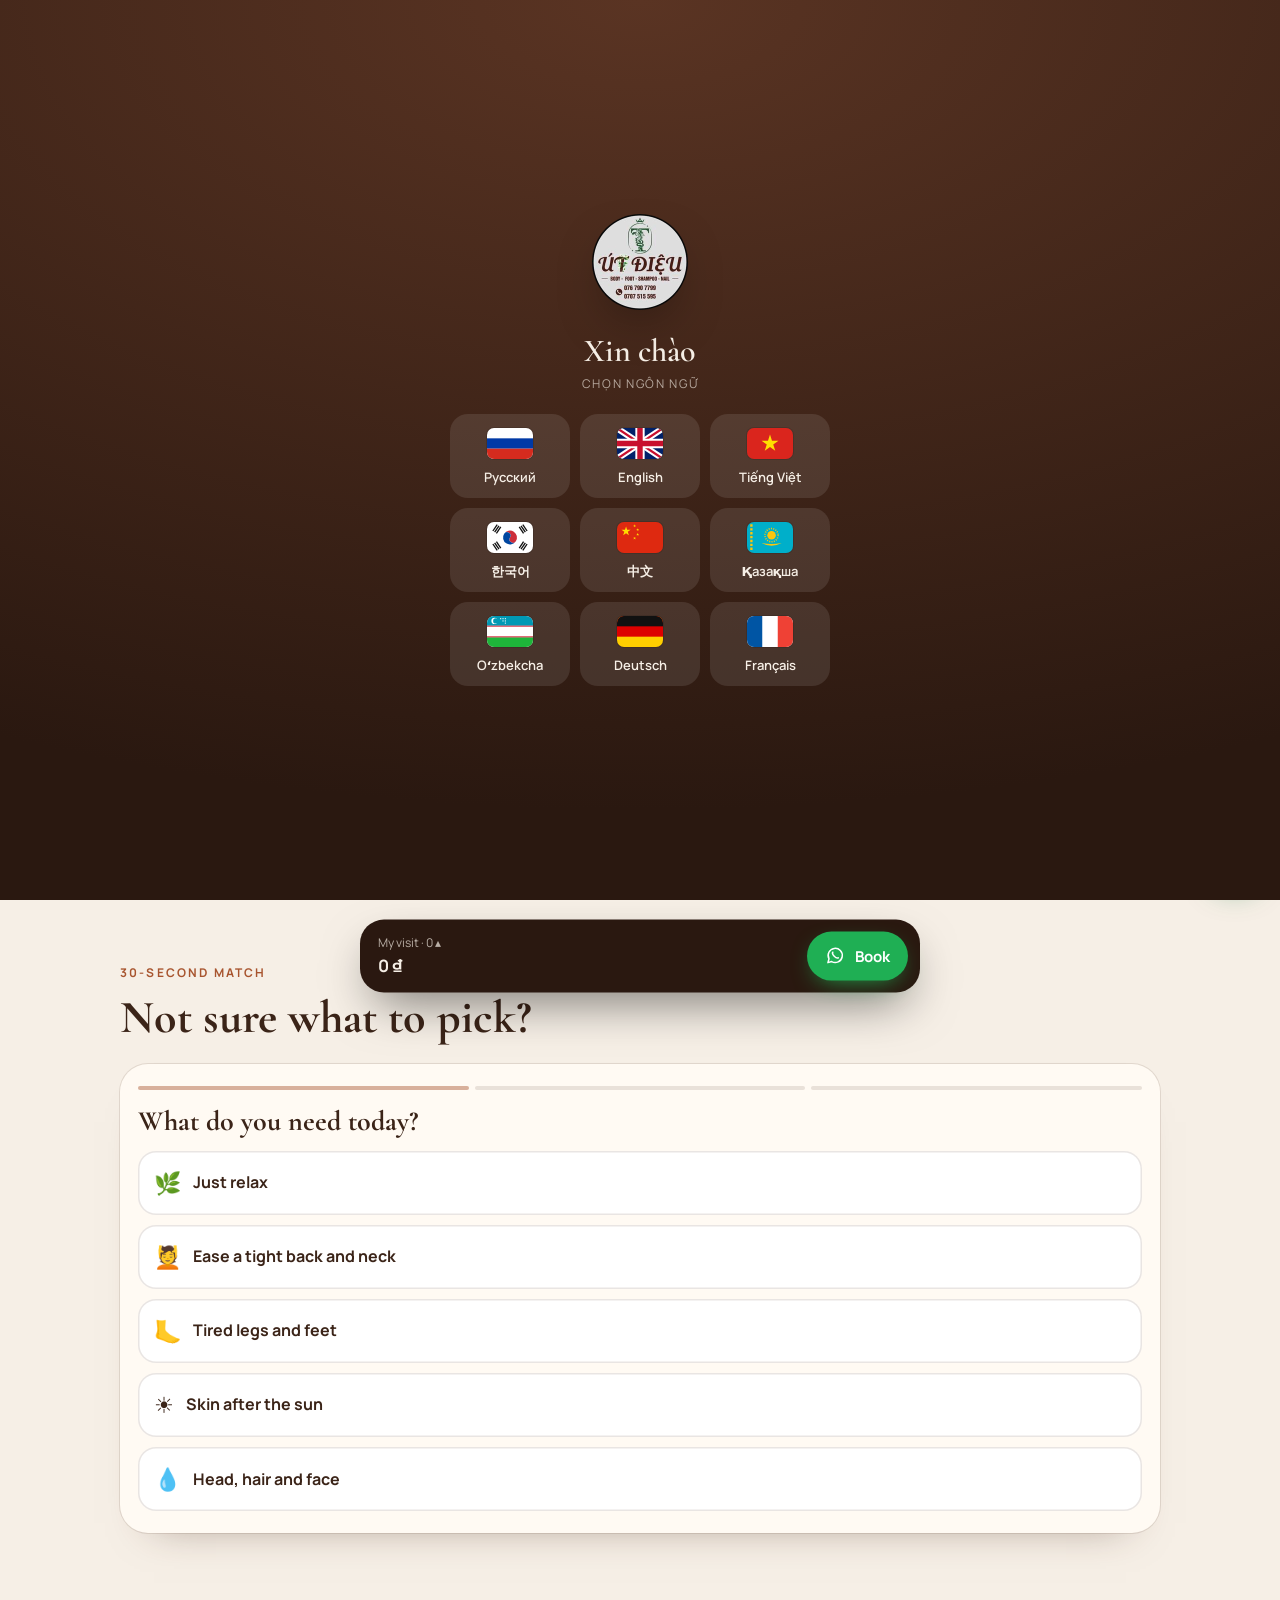
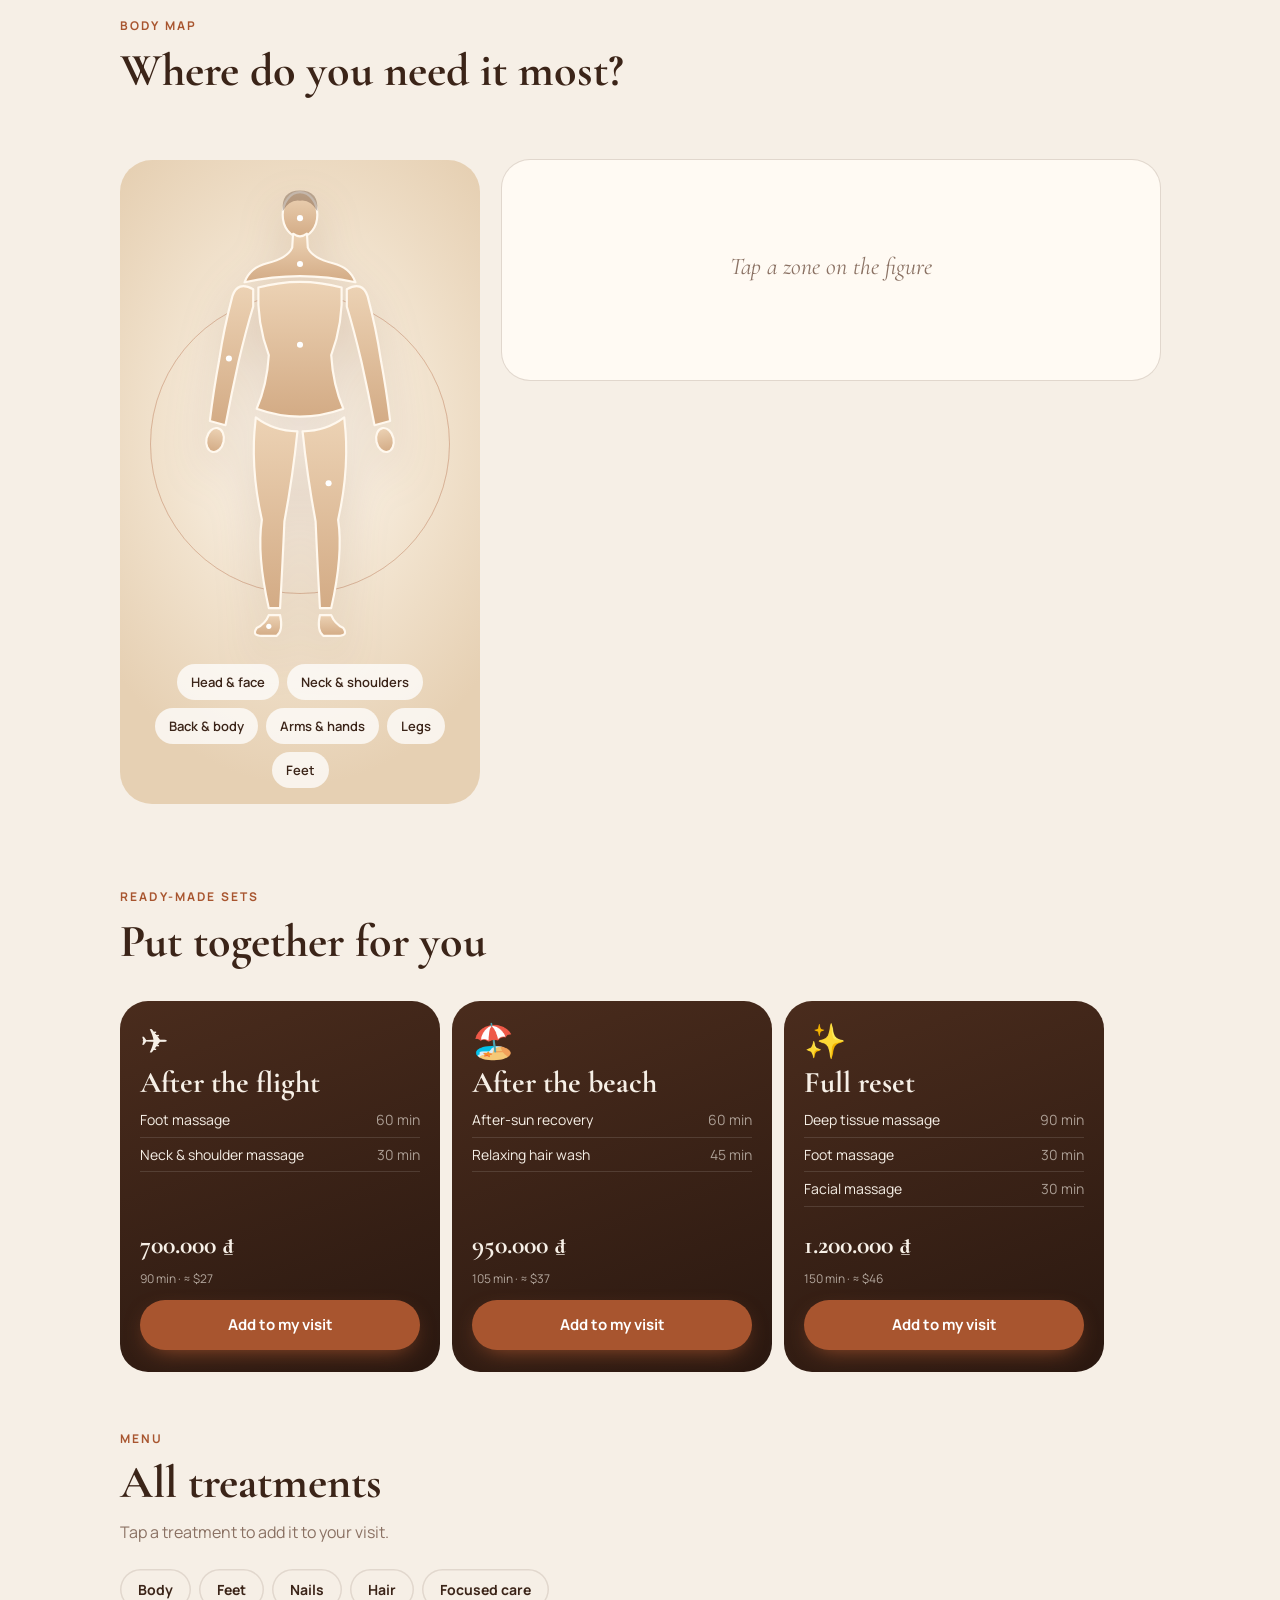
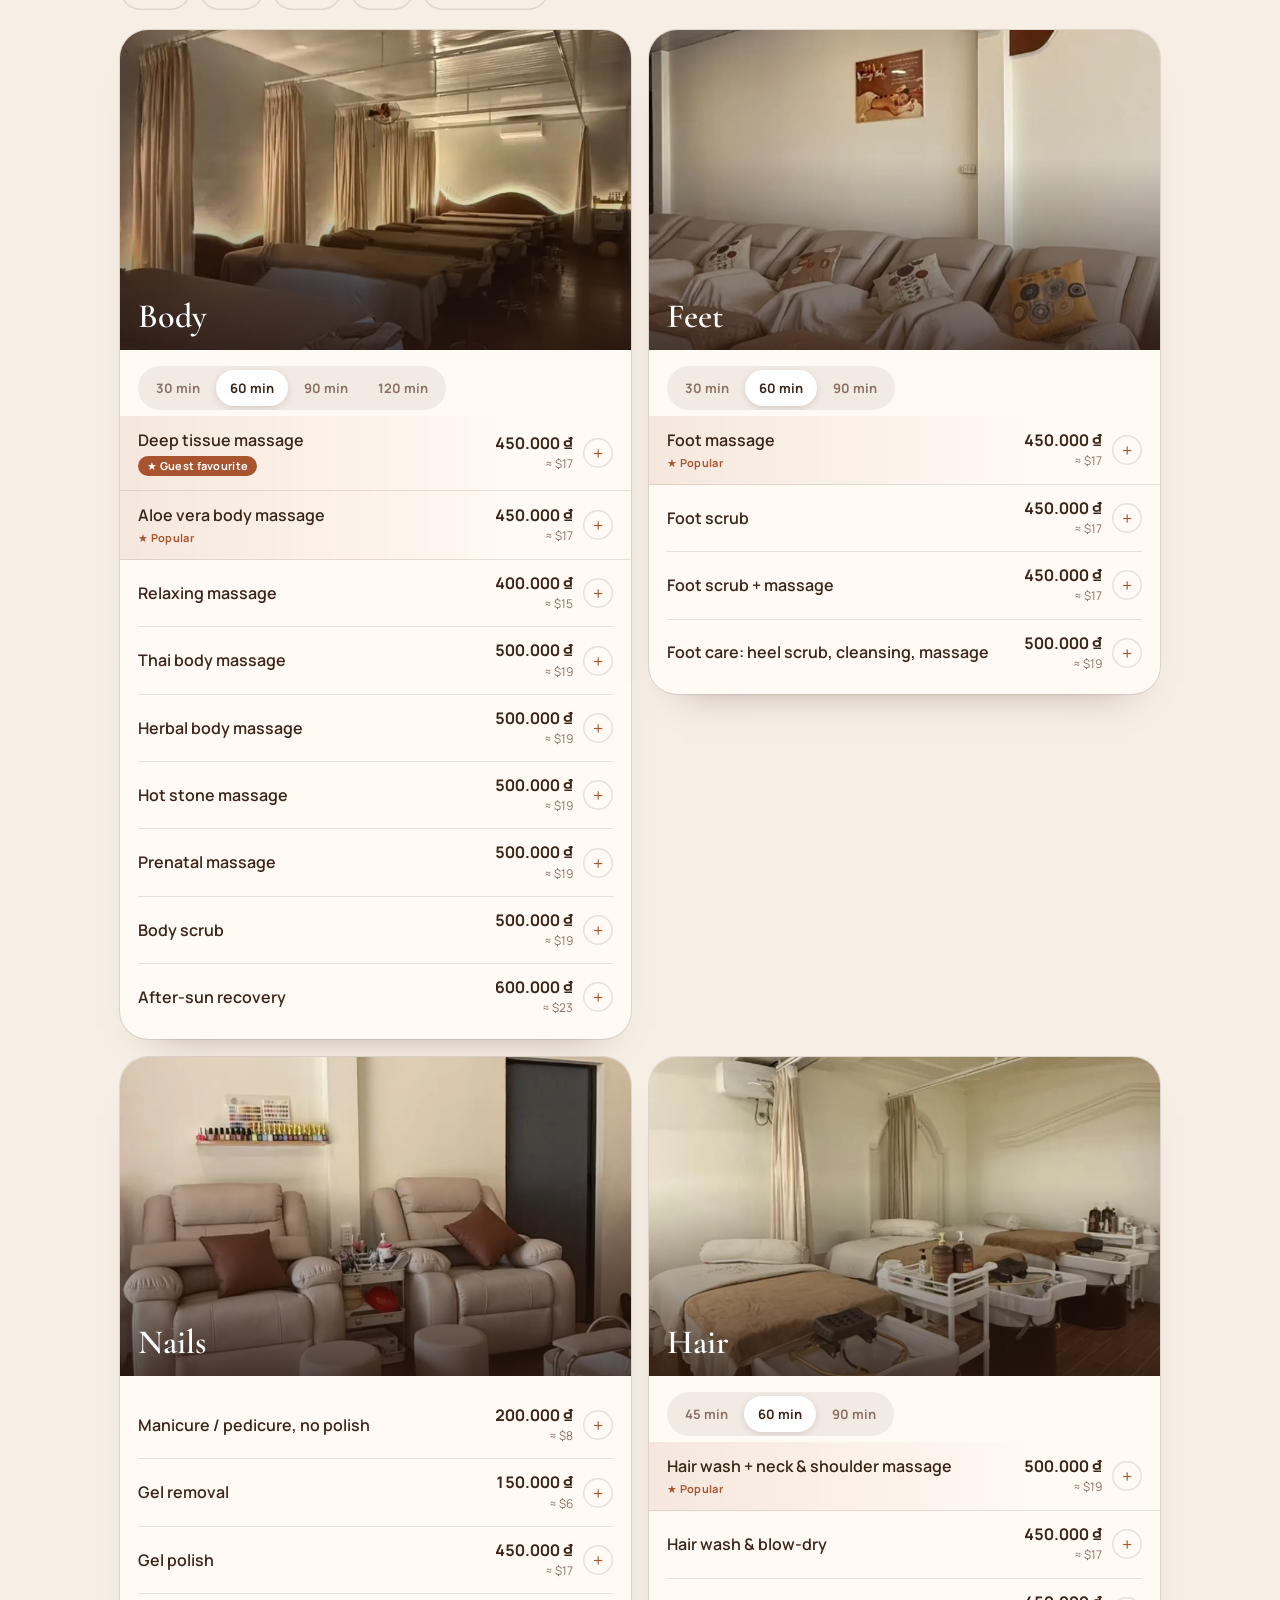
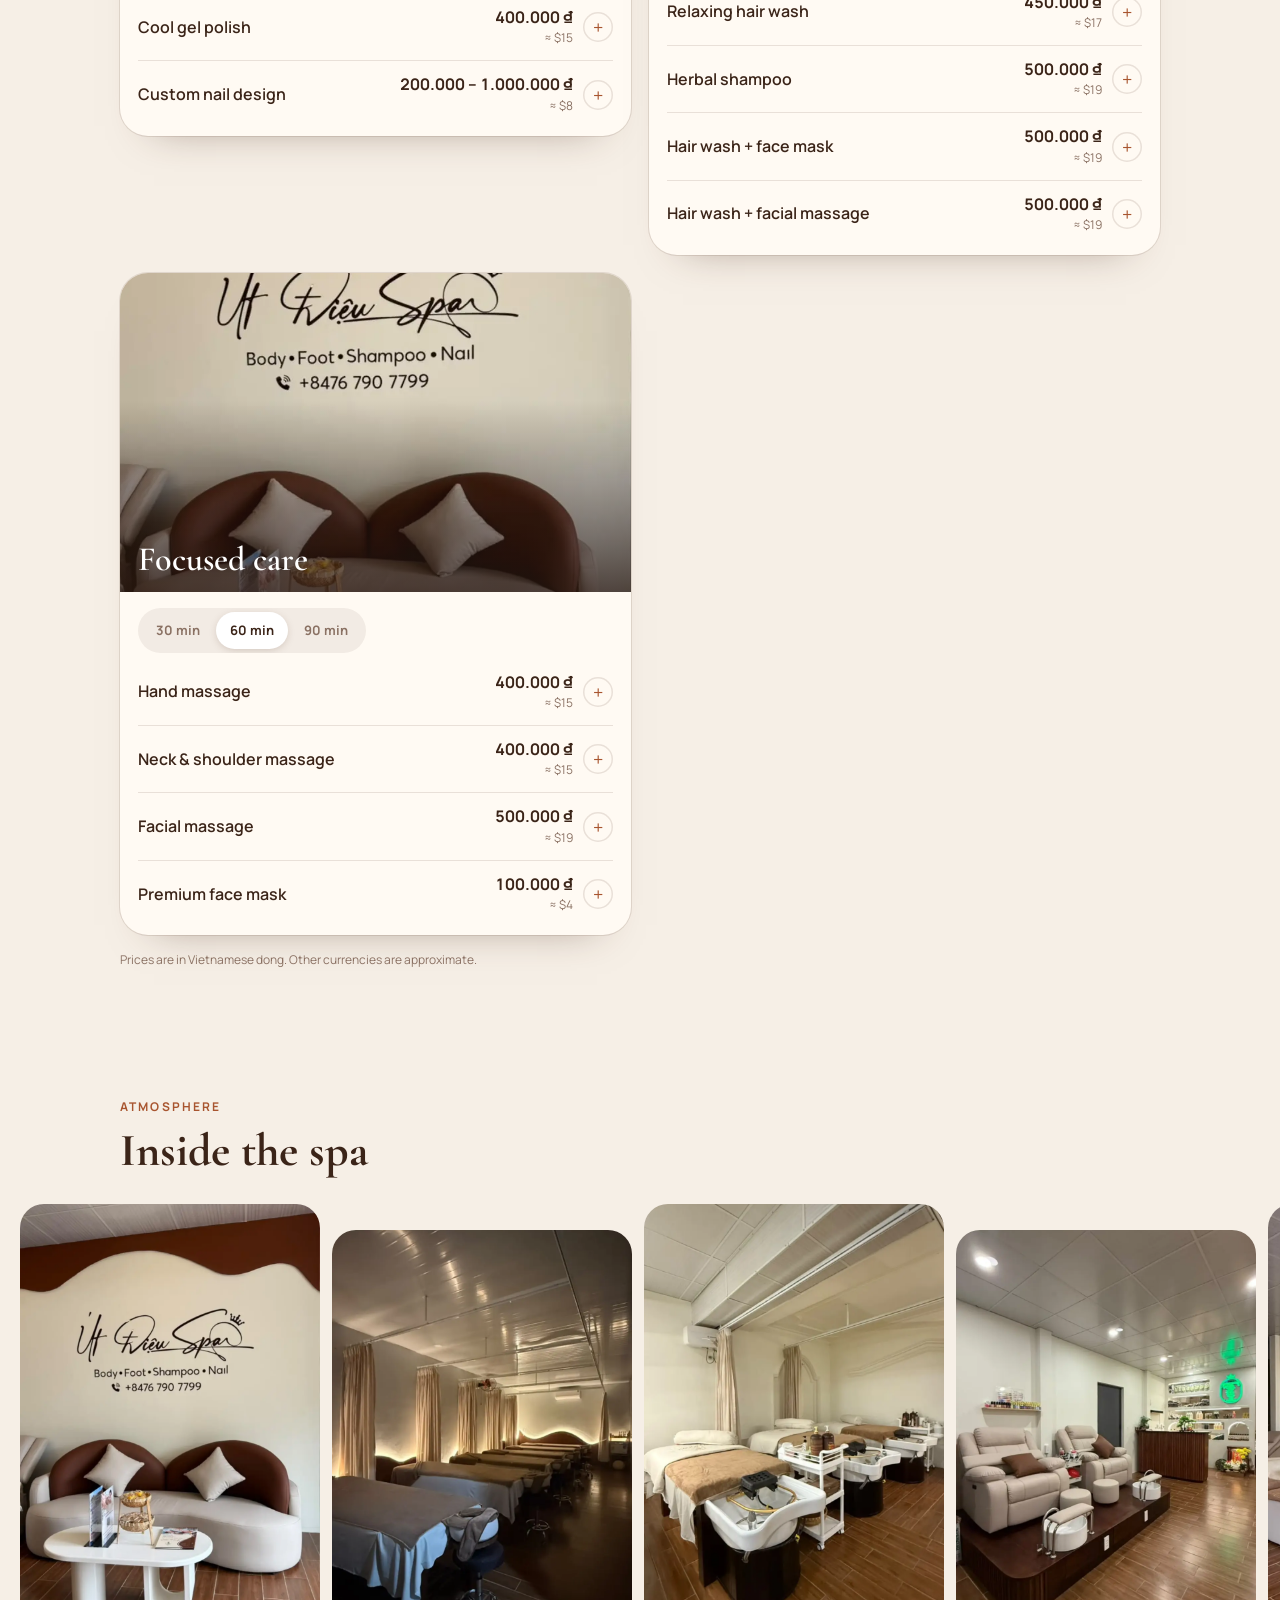
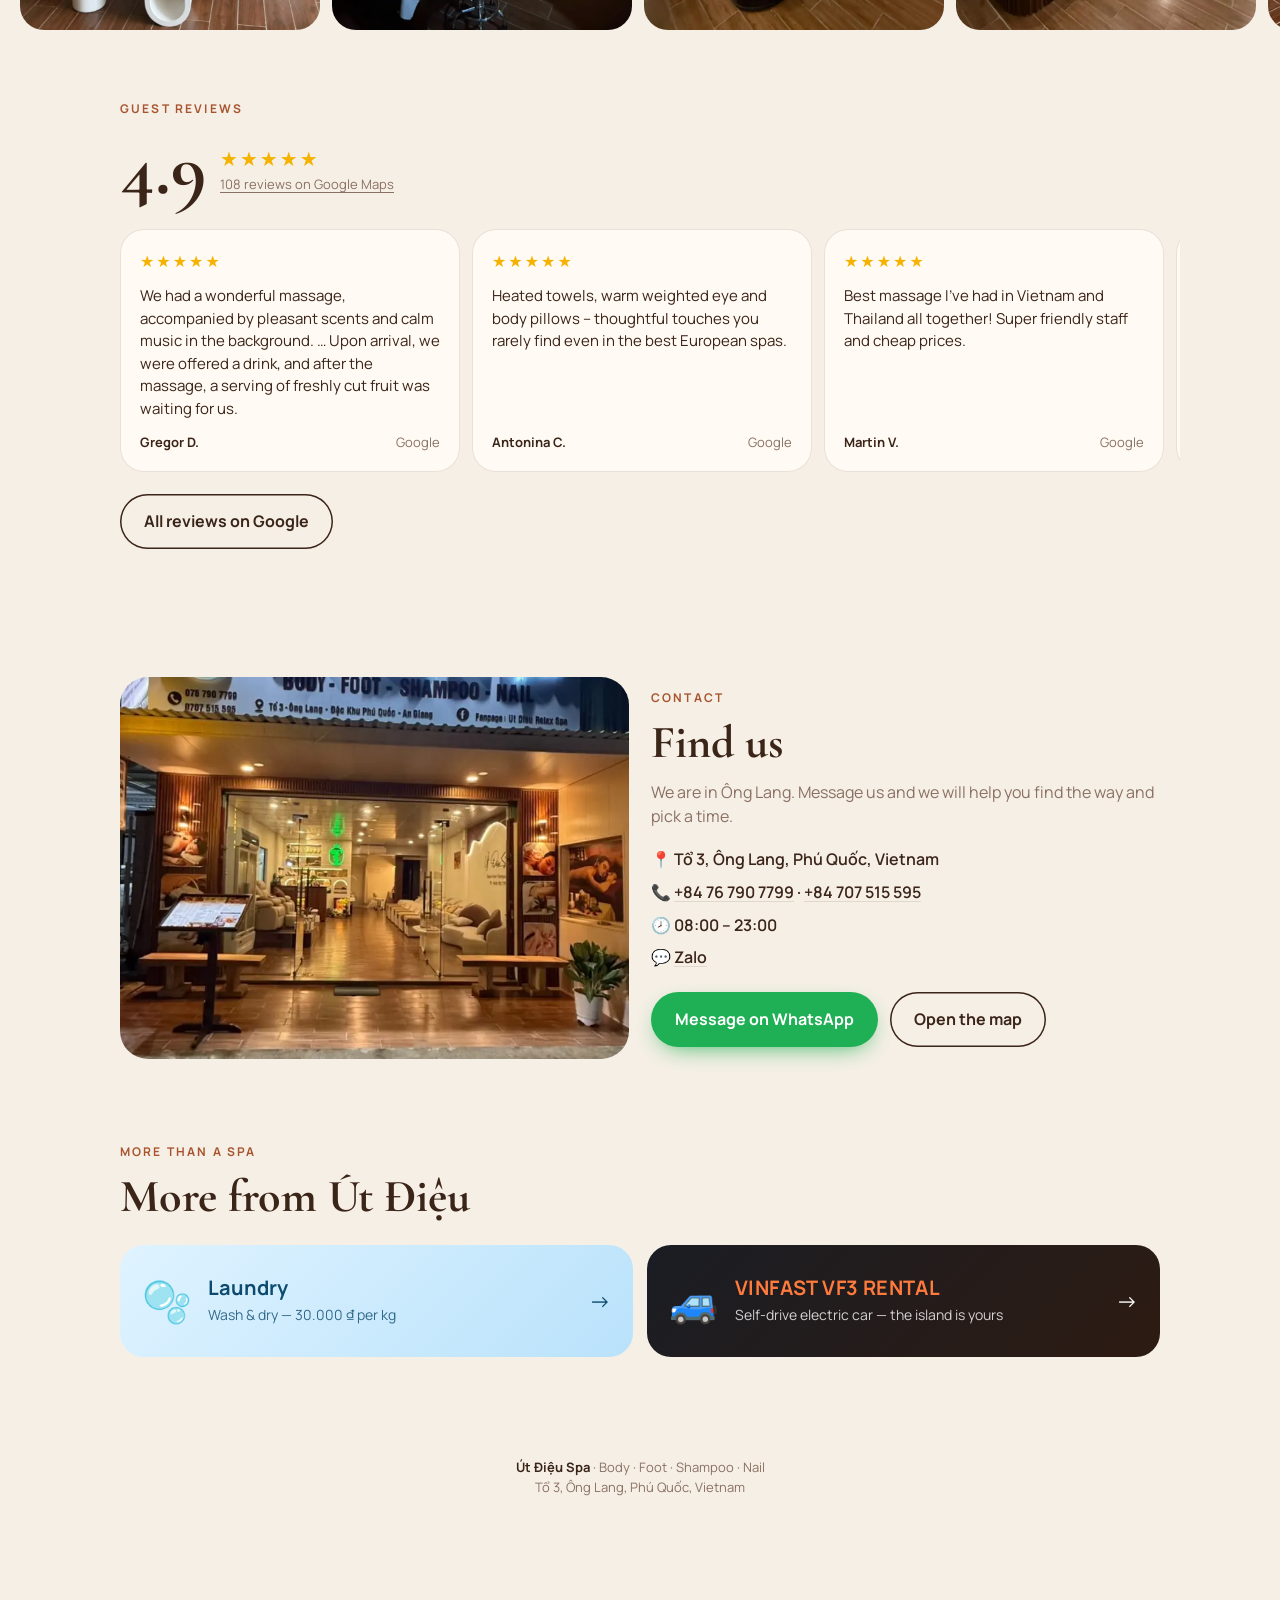
==== commit 8b69a9ef: "Body map: wider arms and larger tap areas, disable double-tap zoom Co-Authored-By: Claude Fable 5.2 " ====
--- a/index.html
+++ b/index.html
@@ -17,7 +17,7 @@
 <link rel="icon" href="assets/img/logo-s.jpg">
 <link rel="preconnect" href="https://fonts.googleapis.com"><link rel="preconnect" href="https://fonts.gstatic.com" crossorigin>
 <link href="https://fonts.googleapis.com/css2?family=Cormorant+Garamond:ital,wght@0,500;0,600;0,700;1,500&family=Manrope:wght@400;600;700&display=swap" rel="stylesheet">
-<link rel="stylesheet" href="assets/shared.css?v=4">
+<link rel="stylesheet" href="assets/shared.css?v=5">
 <style>
 :root{--bg:#f6efe6;--ink:#3b2418;--muted:#8a7163;--acc:#a8552f;--acc-ink:#fff;--card:#fffaf3;--line:rgba(74,44,29,.12);--hdr:rgba(246,239,230,.86);
 --gate:radial-gradient(120% 90% at 50% 0%,#5a3423,#2a1810);--gate-ink:#f6efe6;--gate-card:rgba(255,255,255,.1);
@@ -46,7 +46,8 @@
 .figure::after{animation-delay:3s}
 @keyframes ring{from{transform:scale(.45);opacity:1}to{transform:scale(1.5);opacity:0}}
 .figure svg{position:relative;z-index:1;height:min(52svh,480px);margin:0 auto;overflow:visible;filter:drop-shadow(0 18px 22px rgba(120,70,40,.18))}
-.z{cursor:pointer}
+.z{cursor:pointer;-webkit-tap-highlight-color:transparent}
+.z .h,.z:hover .h,.z.on .h{fill:transparent;stroke:none;filter:none}
 .z path,.z ellipse{fill:url(#skin);stroke:#fff8ee;stroke-width:2.5;stroke-linejoin:round;transition:fill .35s,filter .35s}
 .z:hover path,.z:hover ellipse{fill:#dcb48e}
 .z.on path,.z.on ellipse{fill:url(#skinOn);filter:drop-shadow(0 0 10px rgba(168,85,47,.55))}
@@ -197,24 +198,27 @@
             <linearGradient id="skin" x1="0" y1="0" x2="0" y2="1"><stop offset="0" stop-color="#ecd2b4"/><stop offset="1" stop-color="#d3ab85"/></linearGradient>
             <linearGradient id="skinOn" x1="0" y1="0" x2="0" y2="1"><stop offset="0" stop-color="#c9703f"/><stop offset="1" stop-color="#9a4a26"/></linearGradient>
           </defs>
-          <g class="z" data-z="head"><ellipse cx="120" cy="40" rx="20" ry="26"/></g>
+          <g class="z" data-z="head"><ellipse class="h" cx="120" cy="36" rx="32" ry="34"/><ellipse cx="120" cy="40" rx="20" ry="26"/></g>
           <path d="M100 36Q98 12 120 12Q142 12 140 36Q132 22 120 24Q108 22 100 36Z" fill="rgba(74,44,29,.32)" style="pointer-events:none"/>
           <g class="z" data-z="shoulders"><path d="M112 62Q120 68 128 62L129 78Q134 90 158 96Q178 101 184 118Q120 104 56 118Q62 101 82 96Q106 90 111 78Z"/></g>
           <g class="z" data-z="body"><path d="M72 124Q120 111 168 124Q170 165 156 202Q158 236 170 264Q120 282 70 264Q82 236 84 202Q70 165 72 124Z"/></g>
           <g class="z" data-z="arms">
-            <path d="M174 126Q188 118 192 134Q200 172 205 206Q212 244 216 278L204 282Q198 246 191 210Q182 172 174 146Z"/>
-            <path d="M66 126Q52 118 48 134Q40 172 35 206Q28 244 24 278L36 282Q42 246 49 210Q58 172 66 146Z"/>
-            <ellipse cx="213" cy="298" rx="8" ry="13" transform="rotate(-12 213 298)"/><ellipse cx="27" cy="298" rx="8" ry="13" transform="rotate(12 27 298)"/>
+            <path class="h" d="M170 122L206 116L220 172L228 210L238 278L238 320L198 320L192 283L182 246L176 210L172 172Z"/>
+            <path class="h" d="M70 122L34 116L20 172L12 210L2 278L2 320L42 320L48 283L58 246L64 210L68 172Z"/>
+            <path d="M174 126Q192 116 198 134Q208 172 213 206Q220 244 224 278L206 283Q199 246 191 210Q182 172 174 146Z"/>
+            <path d="M66 126Q48 116 42 134Q32 172 27 206Q20 244 16 278L34 283Q41 246 49 210Q58 172 66 146Z"/>
+            <ellipse cx="218" cy="300" rx="10" ry="14" transform="rotate(-12 218 300)"/><ellipse cx="22" cy="300" rx="10" ry="14" transform="rotate(12 22 300)"/>
           </g>
           <g class="z" data-z="legs">
             <path d="M123 290Q150 290 171 274Q178 330 164 392Q170 432 156 494L143 494Q140 440 138 394Q128 340 123 290Z"/>
             <path d="M117 290Q90 290 69 274Q62 330 76 392Q70 432 84 494L97 494Q100 440 102 394Q112 340 117 290Z"/>
           </g>
           <g class="z" data-z="feet">
+            <path class="h" d="M134 497H184V536H134Z"/><path class="h" d="M56 497H106V536H56Z"/>
             <path d="M143 502L156 502Q160 512 170 517Q176 526 164 526L147 526Q139 520 143 502Z"/>
             <path d="M97 502L84 502Q80 512 70 517Q64 526 76 526L93 526Q101 520 97 502Z"/>
           </g>
-          <circle class="dot" cx="120" cy="44" r="3.5"/><circle class="dot" cx="120" cy="97" r="3.5" style="animation-delay:.3s"/><circle class="dot" cx="120" cy="190" r="3.5" style="animation-delay:.6s"/><circle class="dot" cx="41" cy="206" r="3.5" style="animation-delay:.9s"/><circle class="dot" cx="153" cy="350" r="3.5" style="animation-delay:1.2s"/><circle class="dot" cx="84" cy="515" r="3" style="animation-delay:1.5s"/>
+          <circle class="dot" cx="120" cy="44" r="3.5"/><circle class="dot" cx="120" cy="97" r="3.5" style="animation-delay:.3s"/><circle class="dot" cx="120" cy="190" r="3.5" style="animation-delay:.6s"/><circle class="dot" cx="38" cy="206" r="3.5" style="animation-delay:.9s"/><circle class="dot" cx="153" cy="350" r="3.5" style="animation-delay:1.2s"/><circle class="dot" cx="84" cy="515" r="3" style="animation-delay:1.5s"/>
         </svg>
         <div class="zchips" id="zchips"></div>
       </div>
@@ -585,6 +589,6 @@
 });
 $('#gal').innerHTML = [17,9,12,13,16,10,15,8,11].map(n=>`<img class="rv" loading="lazy" src="assets/img/p${n}.webp" alt="Út Điệu Spa">`).join('');
 </script>
-<script src="assets/shared.js?v=4"></script>
+<script src="assets/shared.js?v=5"></script>
 </body>
 </html>
--- a/assets/shared.css
+++ b/assets/shared.css
@@ -1,4 +1,4 @@
-*,*::before,*::after{box-sizing:border-box}
+*,*::before,*::after{box-sizing:border-box;touch-action:manipulation}
 html{scroll-behavior:smooth;-webkit-text-size-adjust:100%}
 body{margin:0;background:var(--bg);color:var(--ink);font-family:var(--fb);font-size:16px;line-height:1.55;-webkit-font-smoothing:antialiased;overflow-x:hidden}
 img,svg{display:block;max-width:100%}
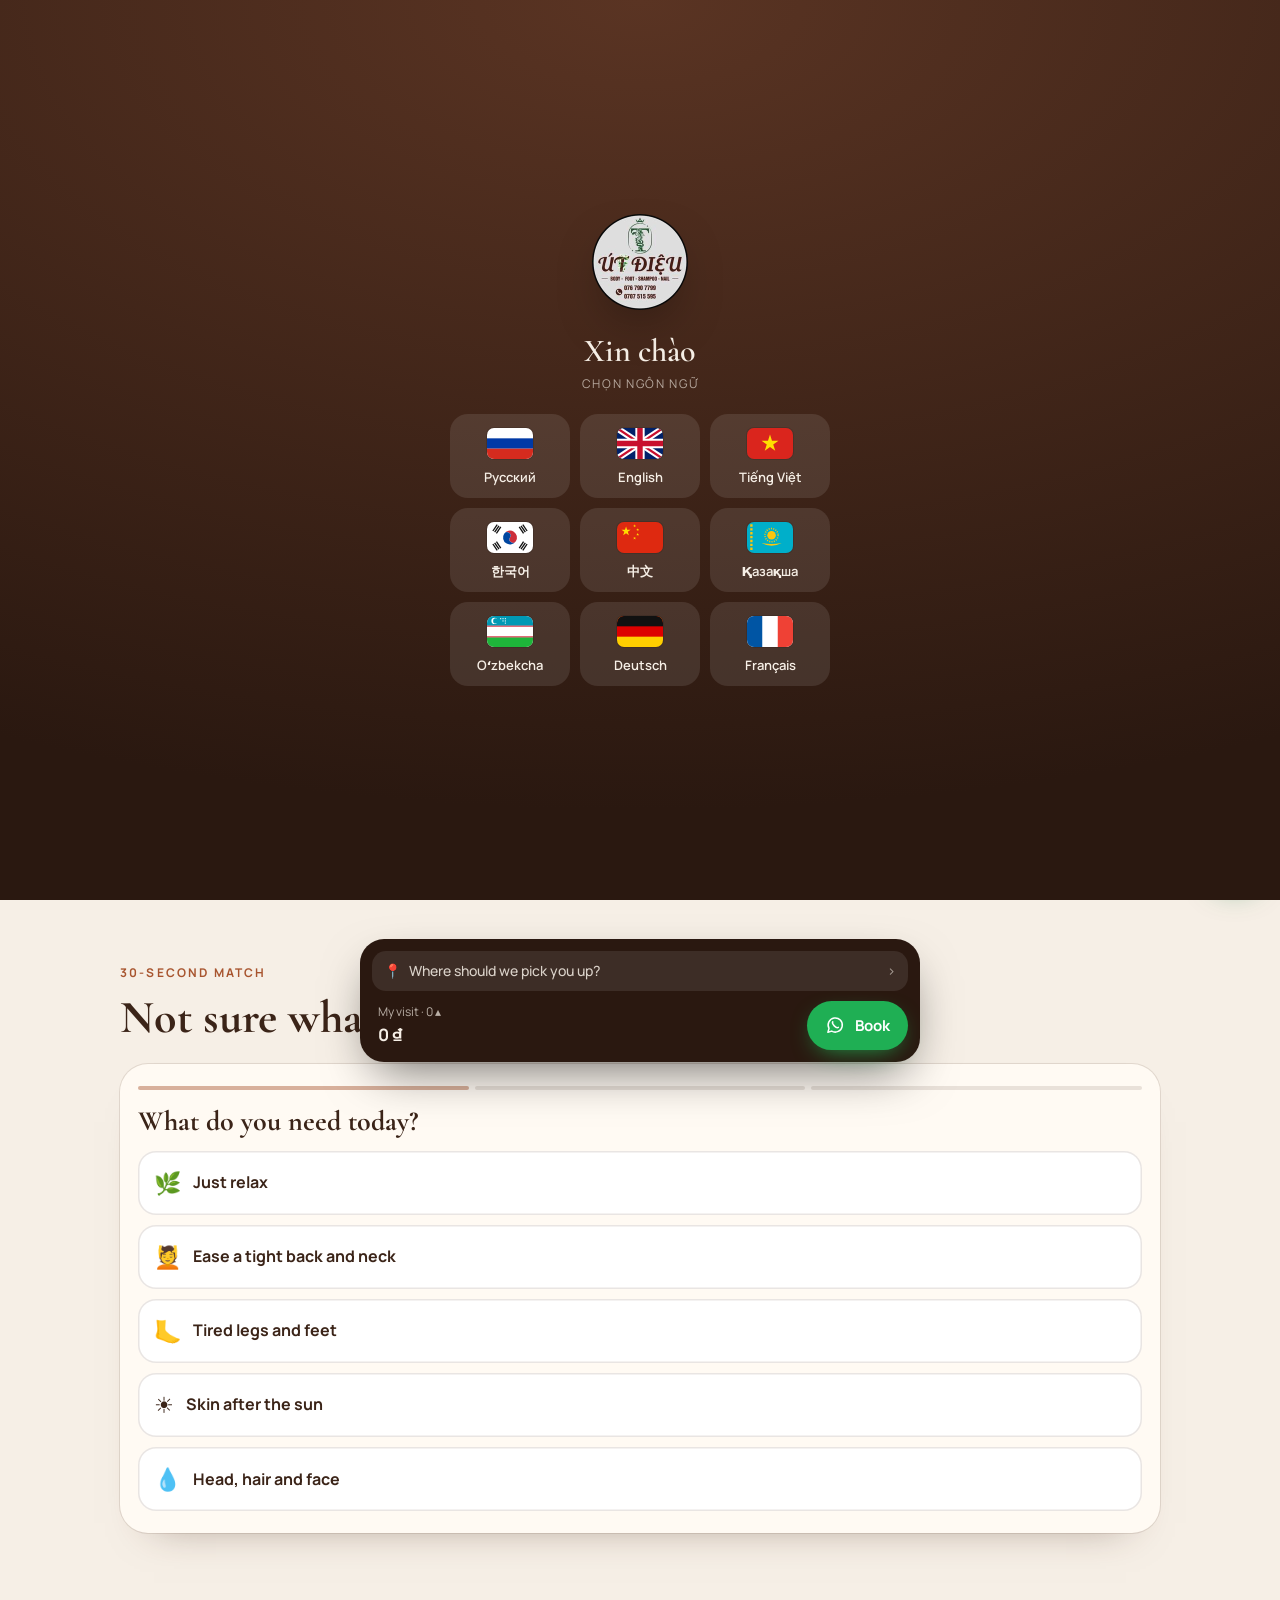
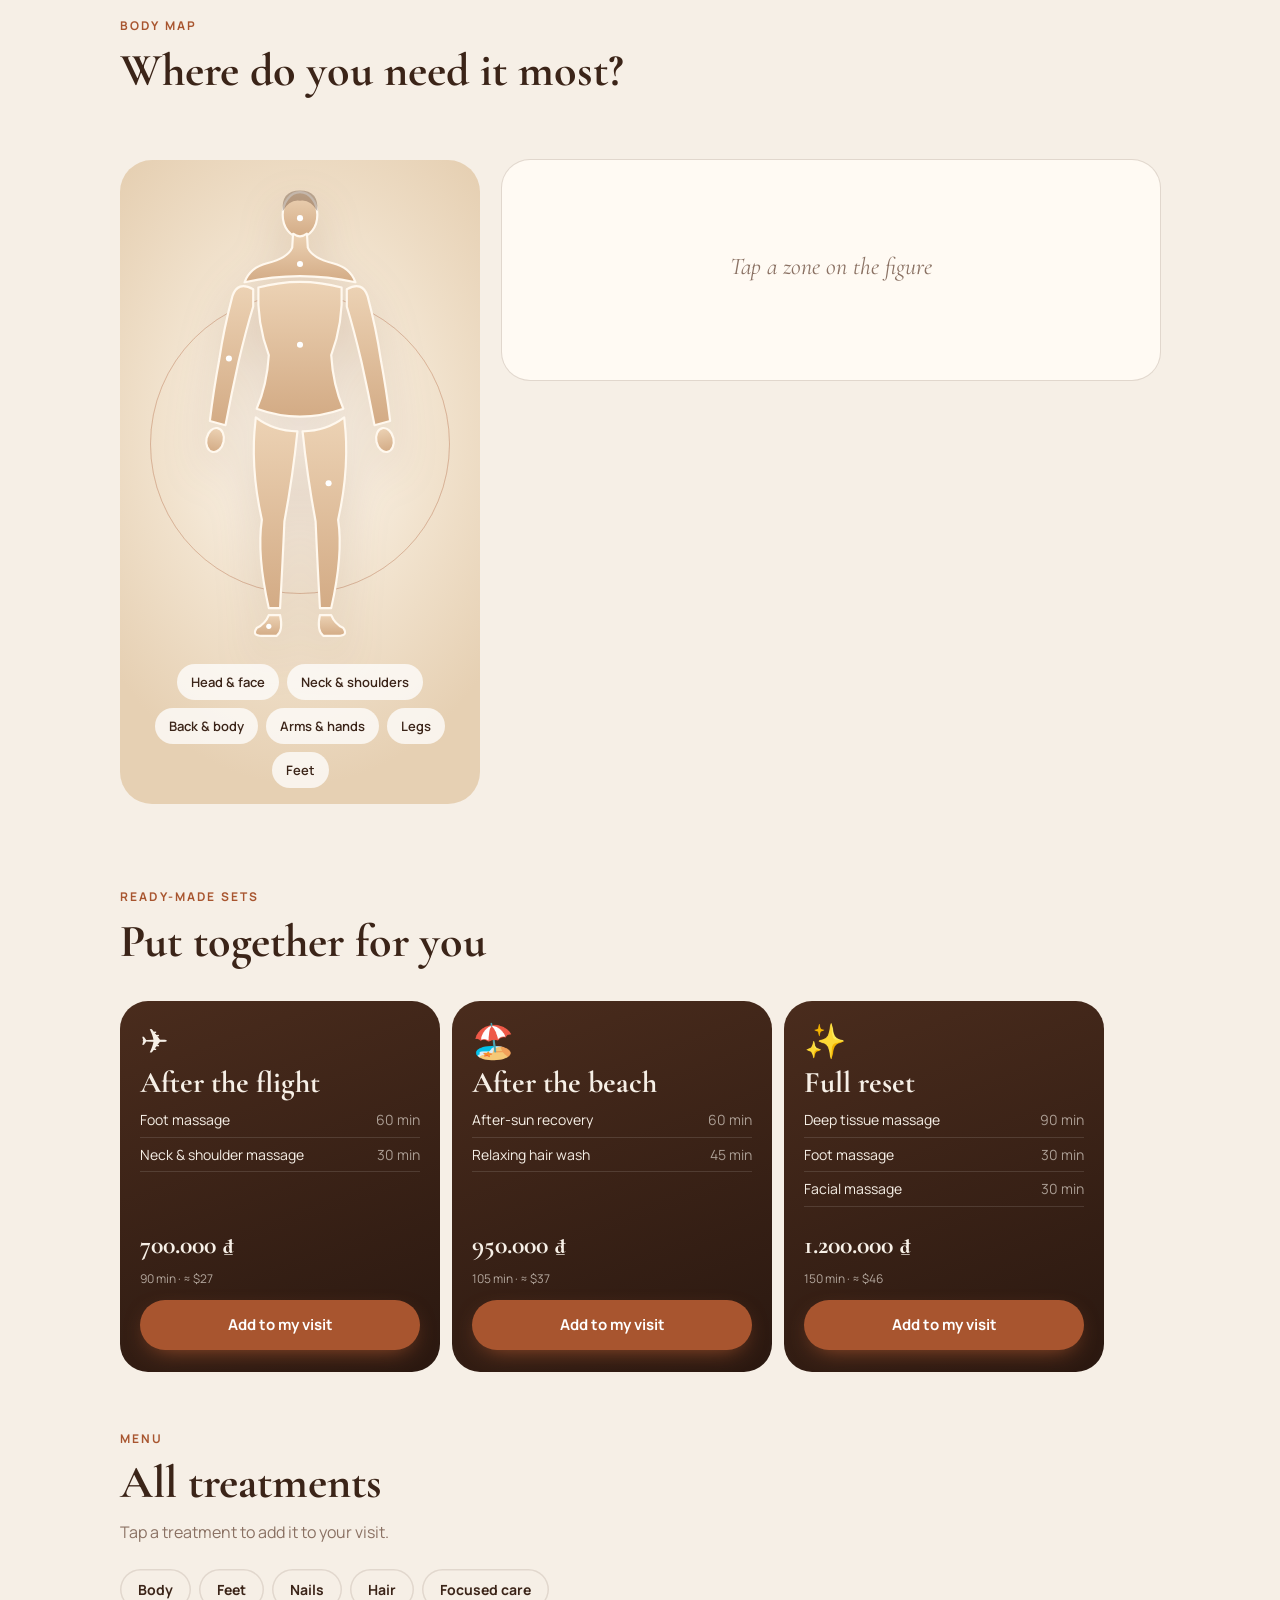
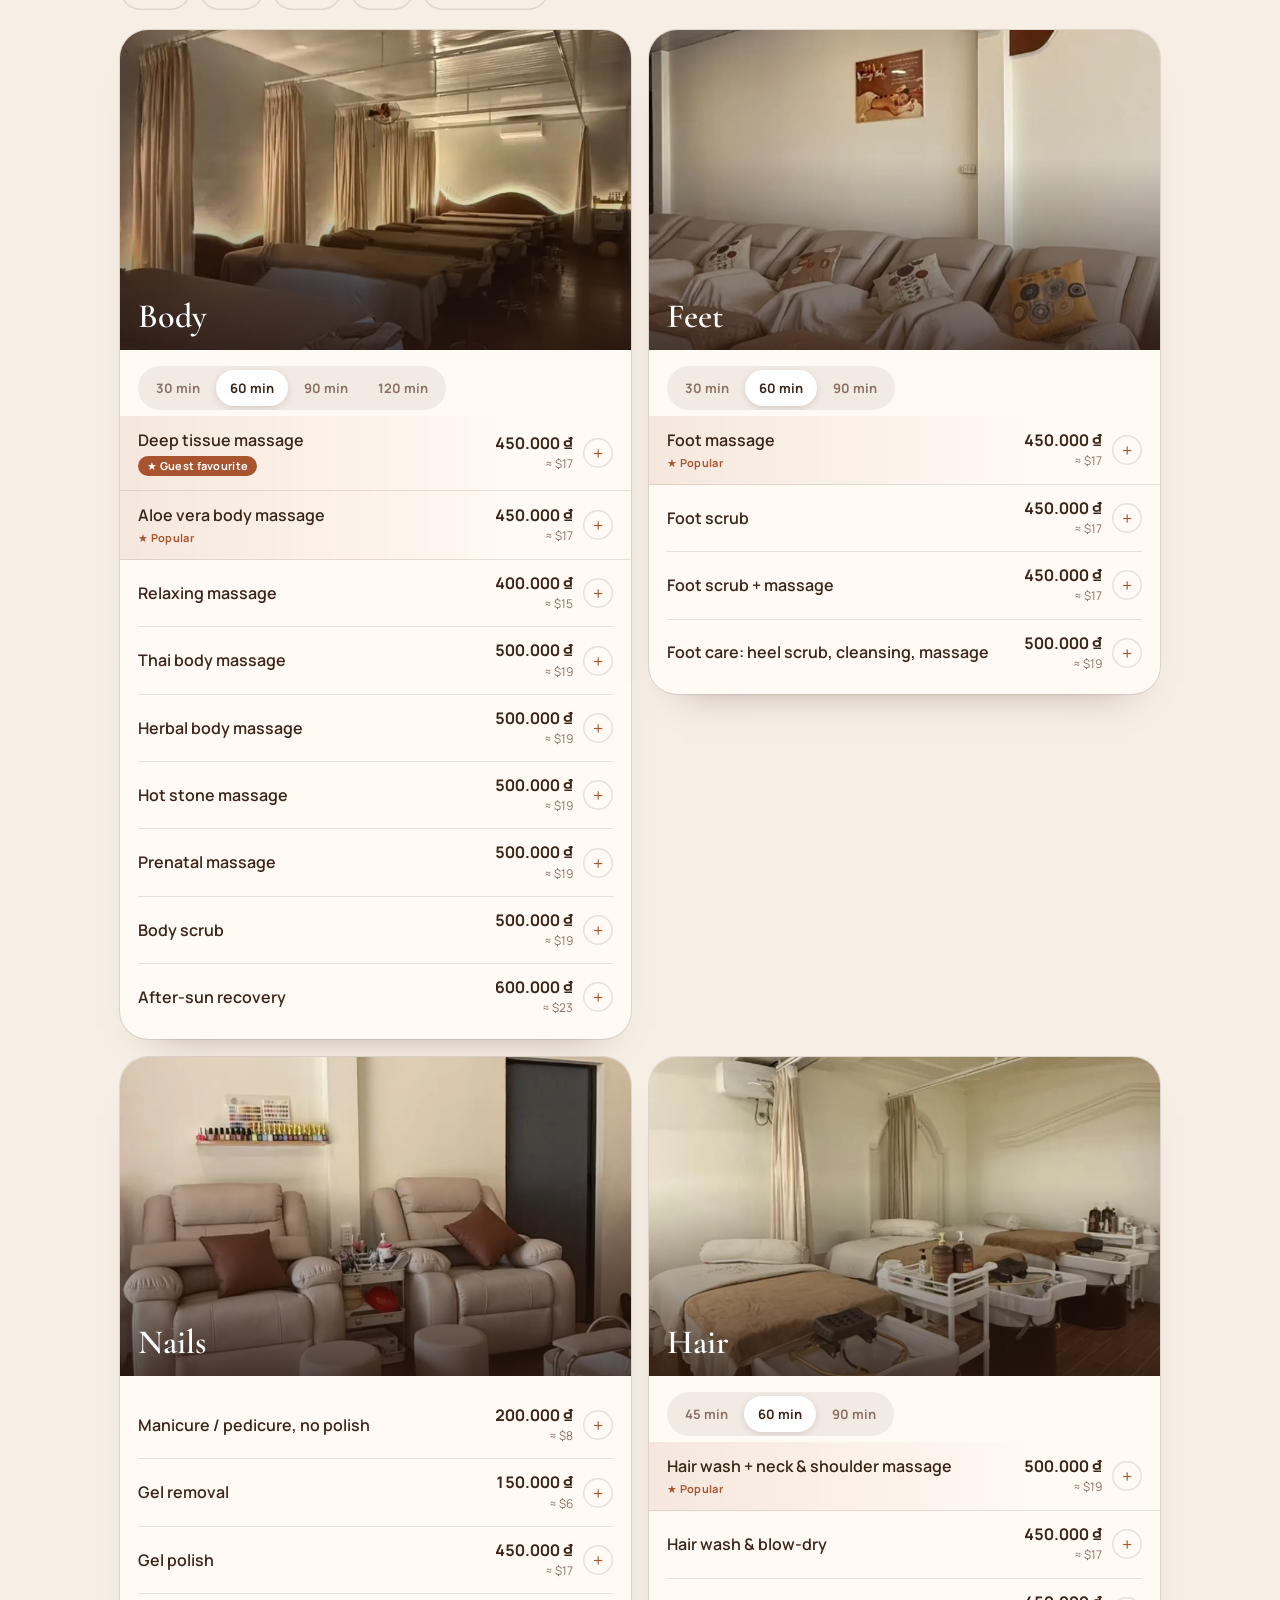
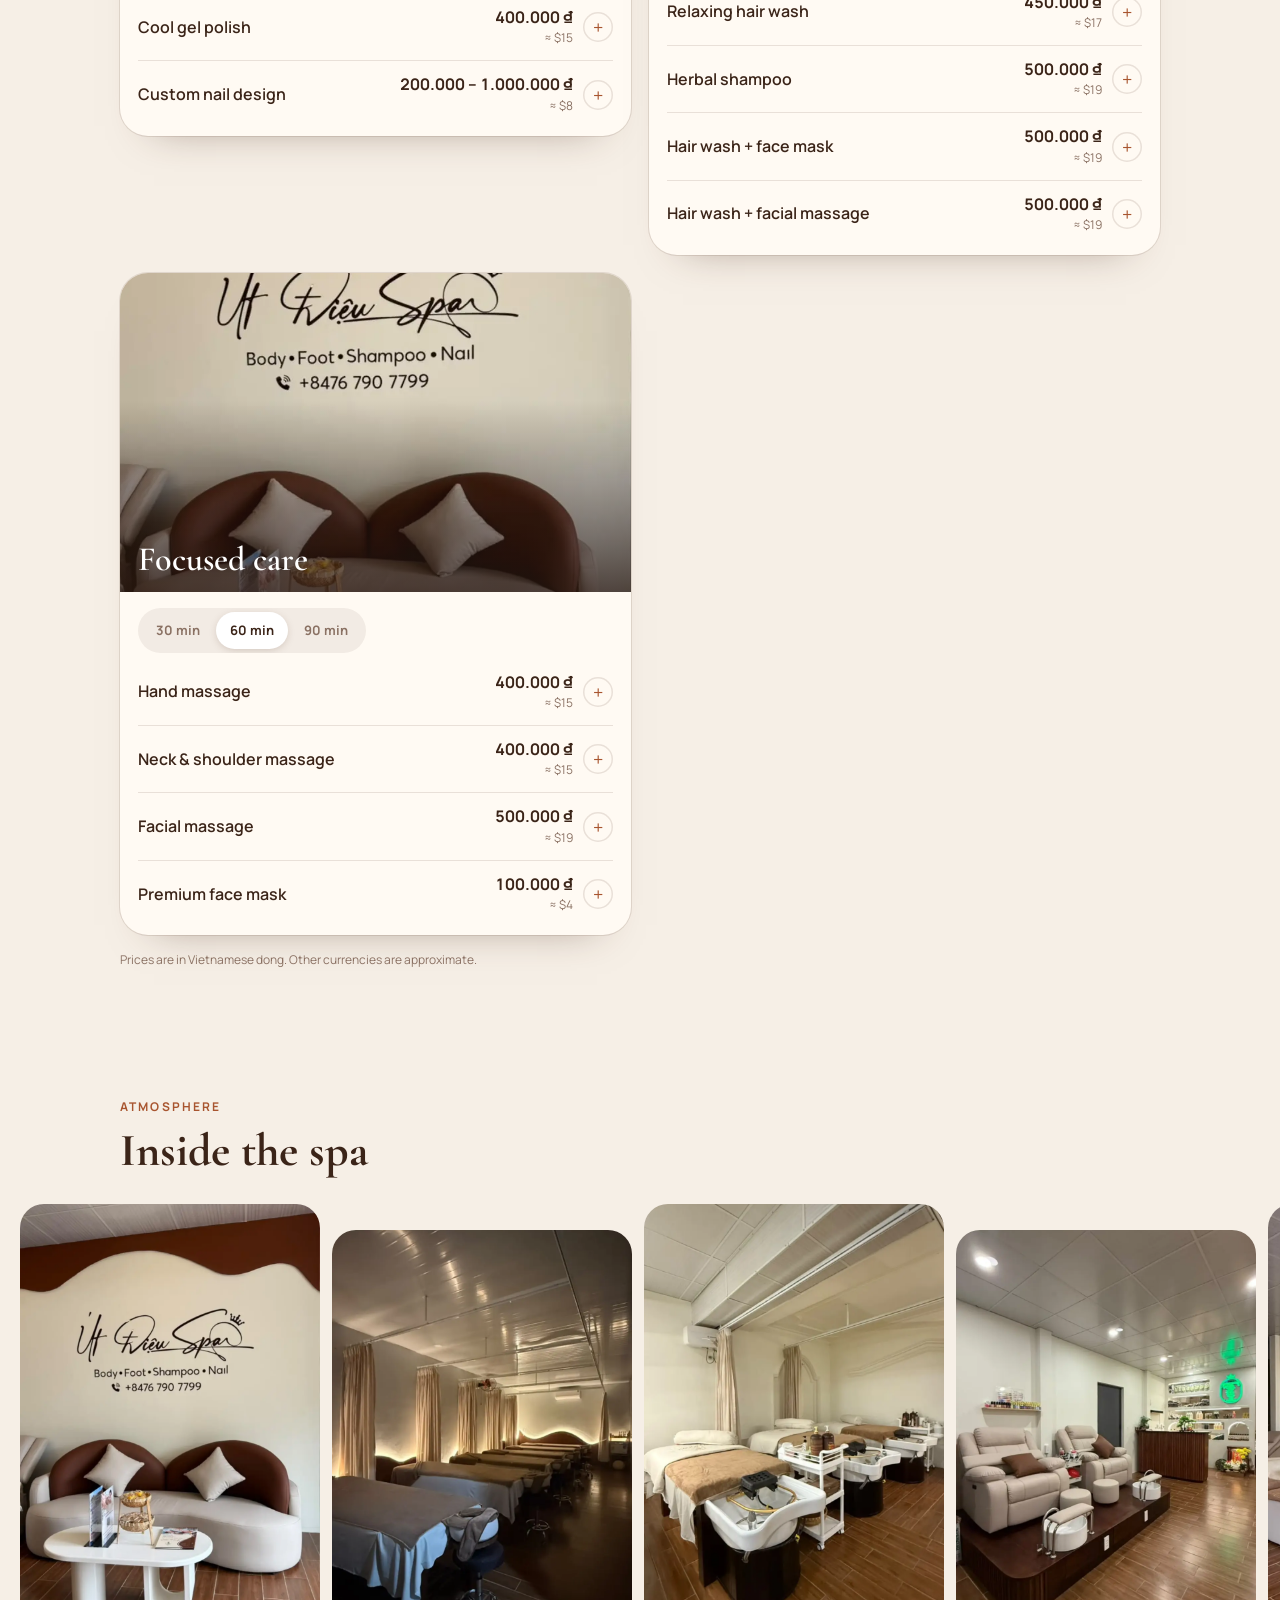
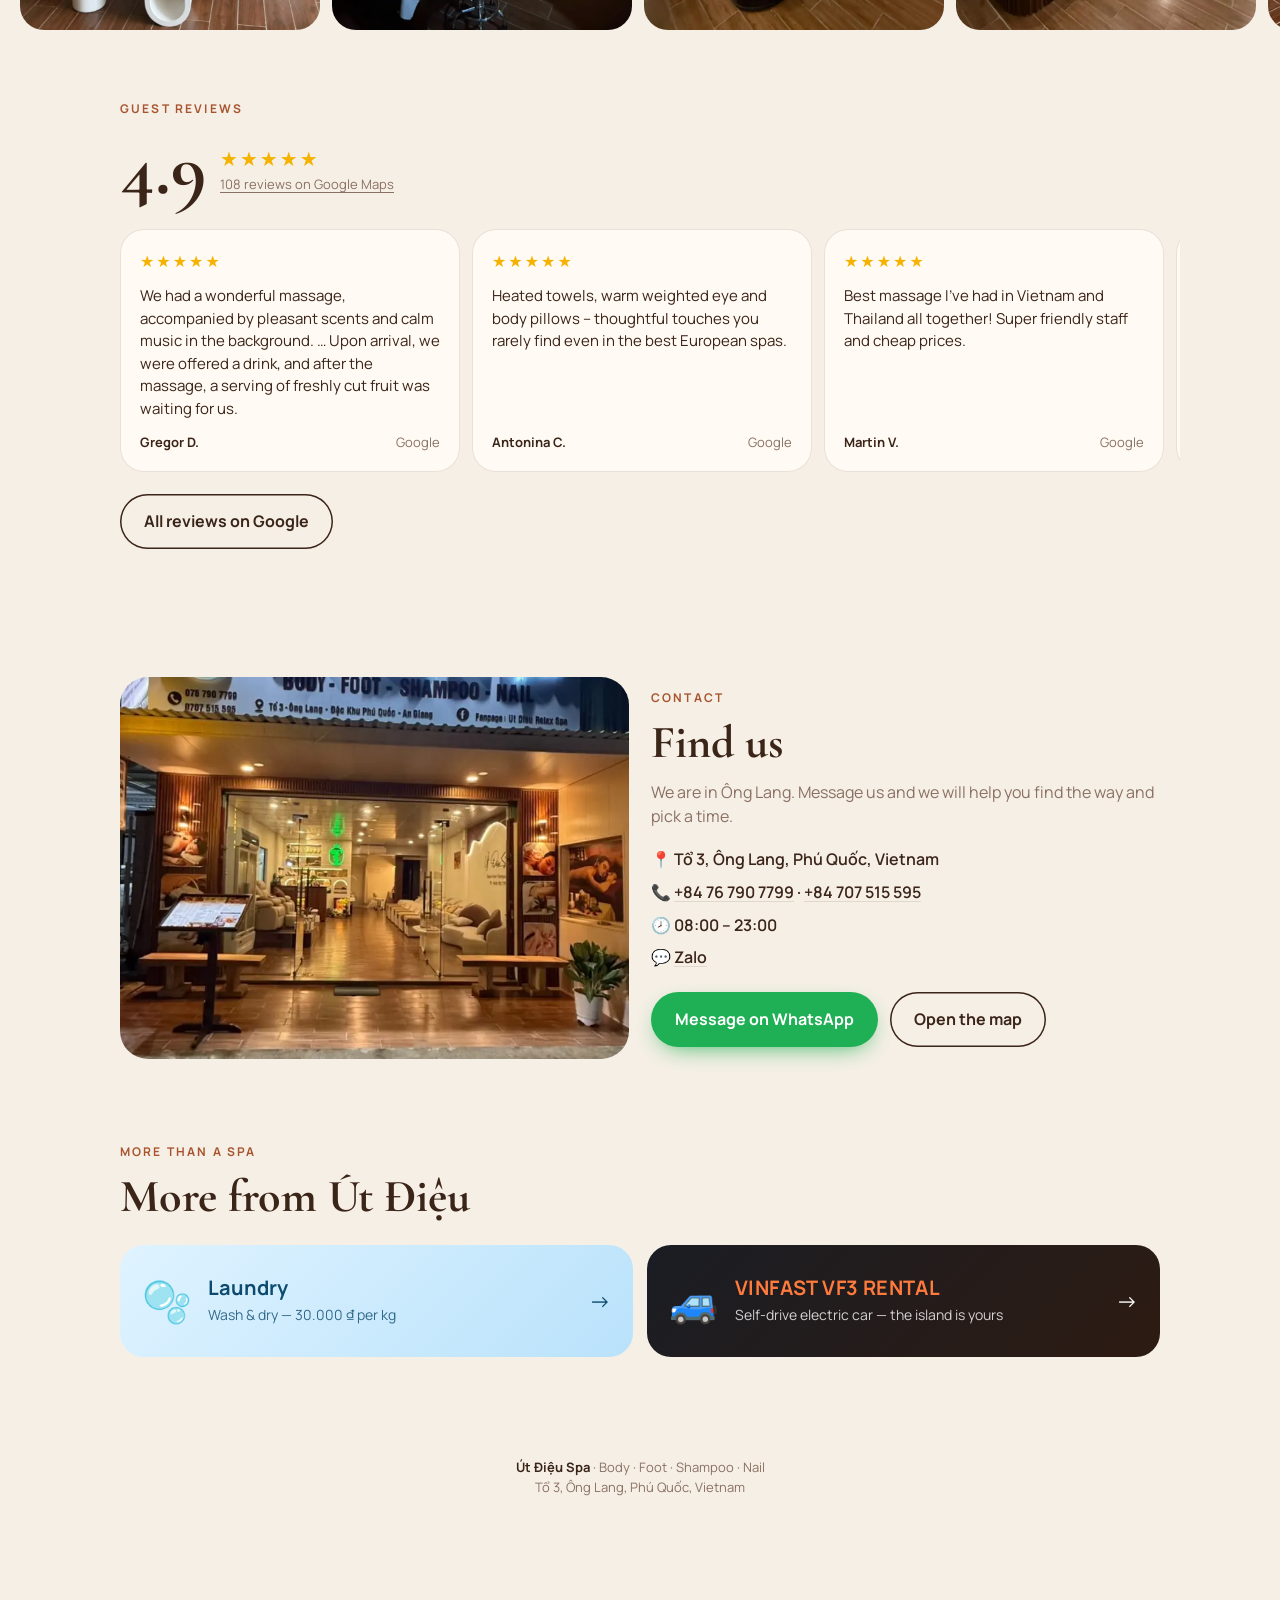
==== commit 695f7f31: "Booking: pick-up hotel picker with star ratings and autocomplete Co-Authored-By: Claude Fable 5.2 <n" ====
--- a/index.html
+++ b/index.html
@@ -17,7 +17,7 @@
 <link rel="icon" href="assets/img/logo-s.jpg">
 <link rel="preconnect" href="https://fonts.googleapis.com"><link rel="preconnect" href="https://fonts.gstatic.com" crossorigin>
 <link href="https://fonts.googleapis.com/css2?family=Cormorant+Garamond:ital,wght@0,500;0,600;0,700;1,500&family=Manrope:wght@400;600;700&display=swap" rel="stylesheet">
-<link rel="stylesheet" href="assets/shared.css?v=5">
+<link rel="stylesheet" href="assets/shared.css?v=6">
 <style>
 :root{--bg:#f6efe6;--ink:#3b2418;--muted:#8a7163;--acc:#a8552f;--acc-ink:#fff;--card:#fffaf3;--line:rgba(74,44,29,.12);--hdr:rgba(246,239,230,.86);
 --gate:radial-gradient(120% 90% at 50% 0%,#5a3423,#2a1810);--gate-ink:#f6efe6;--gate-card:rgba(255,255,255,.1);
@@ -146,6 +146,11 @@
 .cart{position:fixed;left:10px;right:10px;bottom:10px;z-index:50;background:#2a1810;color:#f6efe6;border-radius:24px;padding:12px;transform:translateY(140%);transition:transform .5s cubic-bezier(.2,.8,.2,1);box-shadow:0 20px 50px -15px rgba(0,0,0,.6);max-width:560px;margin:0 auto}
 body.has-cart .cart{transform:none}
 .cart-top{display:flex;align-items:center;gap:10px}
+.cart-pick{display:flex;align-items:center;gap:8px;width:100%;text-align:left;padding:9px 12px;margin-bottom:10px;border-radius:14px;background:rgba(255,255,255,.09);font-size:14px}
+.cart-pick b{flex:1;min-width:0;overflow:hidden;text-overflow:ellipsis;white-space:nowrap;font-weight:600}
+.cart-pick b.e{font-weight:500;opacity:.85}
+.cart-pick i{font-style:normal;color:#f5b301;font-size:12px;flex:none}
+.cart-pick u{text-decoration:none;opacity:.6;flex:none}
 .cart-sum{flex:1;text-align:left;padding:2px 6px;min-width:0}
 .cart-sum small{display:block;font-size:12px;opacity:.7}
 .cart-sum strong{font-size:17px;white-space:nowrap}
@@ -276,6 +281,7 @@
 
 <div class="cart" id="cart">
   <div class="cart-list" id="cartList"></div>
+  <button class="cart-pick" id="cartPick"></button>
   <div class="cart-top">
     <button class="cart-sum" id="cartSum"></button>
     <a class="btn wa" id="cartGo" target="_blank" rel="noopener"></a>
@@ -563,7 +569,9 @@
     html+=`<div><span>${UD.pick(s.n)}${+d?` · ${d} ${UD.t('min')}`:''}</span><span>${UD.fmt(p)}${s.max?'+':''} <button data-rm="${k}" aria-label="remove">×</button></span></div>`;
     msg+=`• ${s.n[1]}${+d?` — ${d} min`:''} — ${UD.fmt(p)}${s.max?'+':''}\n`;
   });
-  msg+=`Total: ${UD.fmt(sum)}${plus?'+':''}\nPreferred day and time: `;
+  const H=UD.hotel;
+  msg+=`Total: ${UD.fmt(sum)}${plus?'+':''}\n${H?`Pick-up from: ${UD.hotelText()} — is a transfer possible?\n`:''}Preferred day and time: `;
+  $('#cartPick').innerHTML = `<span>📍</span><b class="${H?'':'e'}">${H?UD.esc(H[0]):UD.t('pk_q')}</b>${H&&H[1]?`<i>${'★'.repeat(H[1])}</i>`:''}<u>›</u>`;
   document.body.classList.toggle('has-cart', cart.size>0);
   if(!cart.size) $('#cart').classList.remove('open');
   $('#cartList').innerHTML = html;
@@ -585,10 +593,11 @@
   else if(st){ const S=SETS.find(x=>x.k===st.dataset.set), on=S.it.every(k=>cart.has(k)); S.it.forEach(k=>on?cart.delete(k):cart.set(k,1)); refresh(); }
   else if(z){ const v=z.dataset.z; zones.has(v)?zones.delete(v):zones.add(v); renderPanel(); }
   else if(e.target.closest('#cartSum')) $('#cart').classList.toggle('open');
+  else if(e.target.closest('#cartPick')) UD.pickHotel(renderCart);
   else if(e.target.closest('.gal img')){ const b=document.createElement('div'); b.className='lb'; b.innerHTML=`<img src="${e.target.src}" alt="">`; b.onclick=()=>b.remove(); document.body.appendChild(b); }
 });
 $('#gal').innerHTML = [17,9,12,13,16,10,15,8,11].map(n=>`<img class="rv" loading="lazy" src="assets/img/p${n}.webp" alt="Út Điệu Spa">`).join('');
 </script>
-<script src="assets/shared.js?v=5"></script>
+<script src="assets/shared.js?v=6"></script>
 </body>
 </html>
--- a/assets/shared.css
+++ b/assets/shared.css
@@ -107,6 +107,21 @@
 .rev-all{margin-top:14px}
 .rate-pill{display:inline-flex;align-items:center;gap:6px;margin-top:16px;padding:8px 14px;border-radius:99px;background:rgba(0,0,0,.38);backdrop-filter:blur(6px);-webkit-backdrop-filter:blur(6px);color:#fff;font-size:13px;font-weight:700}
 .rate-pill i{font-style:normal;color:#f5b301}
+/* hotel picker */
+.hsheet{position:fixed;inset:0;z-index:120;background:var(--bg);color:var(--ink);display:flex;flex-direction:column;animation:hsIn .3s cubic-bezier(.2,.7,.2,1) both}
+@keyframes hsIn{from{opacity:0;transform:translateY(24px)}}
+.hs-top{display:flex;gap:8px;padding:12px 12px 8px;padding-top:max(12px,env(safe-area-inset-top))}
+.hs-top input{flex:1;min-width:0;font:inherit;font-size:16px;color:var(--ink);background:var(--card);border:0;border-radius:16px;padding:14px 16px;box-shadow:inset 0 0 0 1.5px var(--line);outline:none}
+.hs-top input:focus{box-shadow:inset 0 0 0 2px var(--acc)}
+.hs-x{width:50px;border-radius:16px;font-size:26px;background:var(--card);box-shadow:inset 0 0 0 1px var(--line);flex:none}
+.hs-h{padding:4px 18px 10px;font-family:var(--fd);font-size:22px;font-weight:600}
+.hs-h small{display:block;font-family:var(--fb);font-size:12px;font-weight:400;color:var(--muted);margin-top:2px}
+.hs-list{flex:1;overflow-y:auto;-webkit-overflow-scrolling:touch;padding:0 12px 24px;overscroll-behavior:contain}
+.hs-list button{display:block;width:100%;text-align:left;padding:12px 8px;border-bottom:1px solid var(--line)}
+.hs-list button:active{background:var(--card)}
+.hs-list b{display:block;font-size:15px;font-weight:600;line-height:1.3}
+.hs-list span{display:flex;gap:8px;align-items:center;font-size:12px;color:var(--muted);margin-top:2px}
+.hs-list i{font-style:normal;color:#f5b301;letter-spacing:1px;font-size:13px}
 footer{padding:36px 0 110px;font-size:13px;color:var(--muted);text-align:center}
 footer b{color:var(--ink)}
 @media(prefers-reduced-motion:reduce){*{animation:none!important;transition:none!important}.rv{opacity:1;transform:none}}
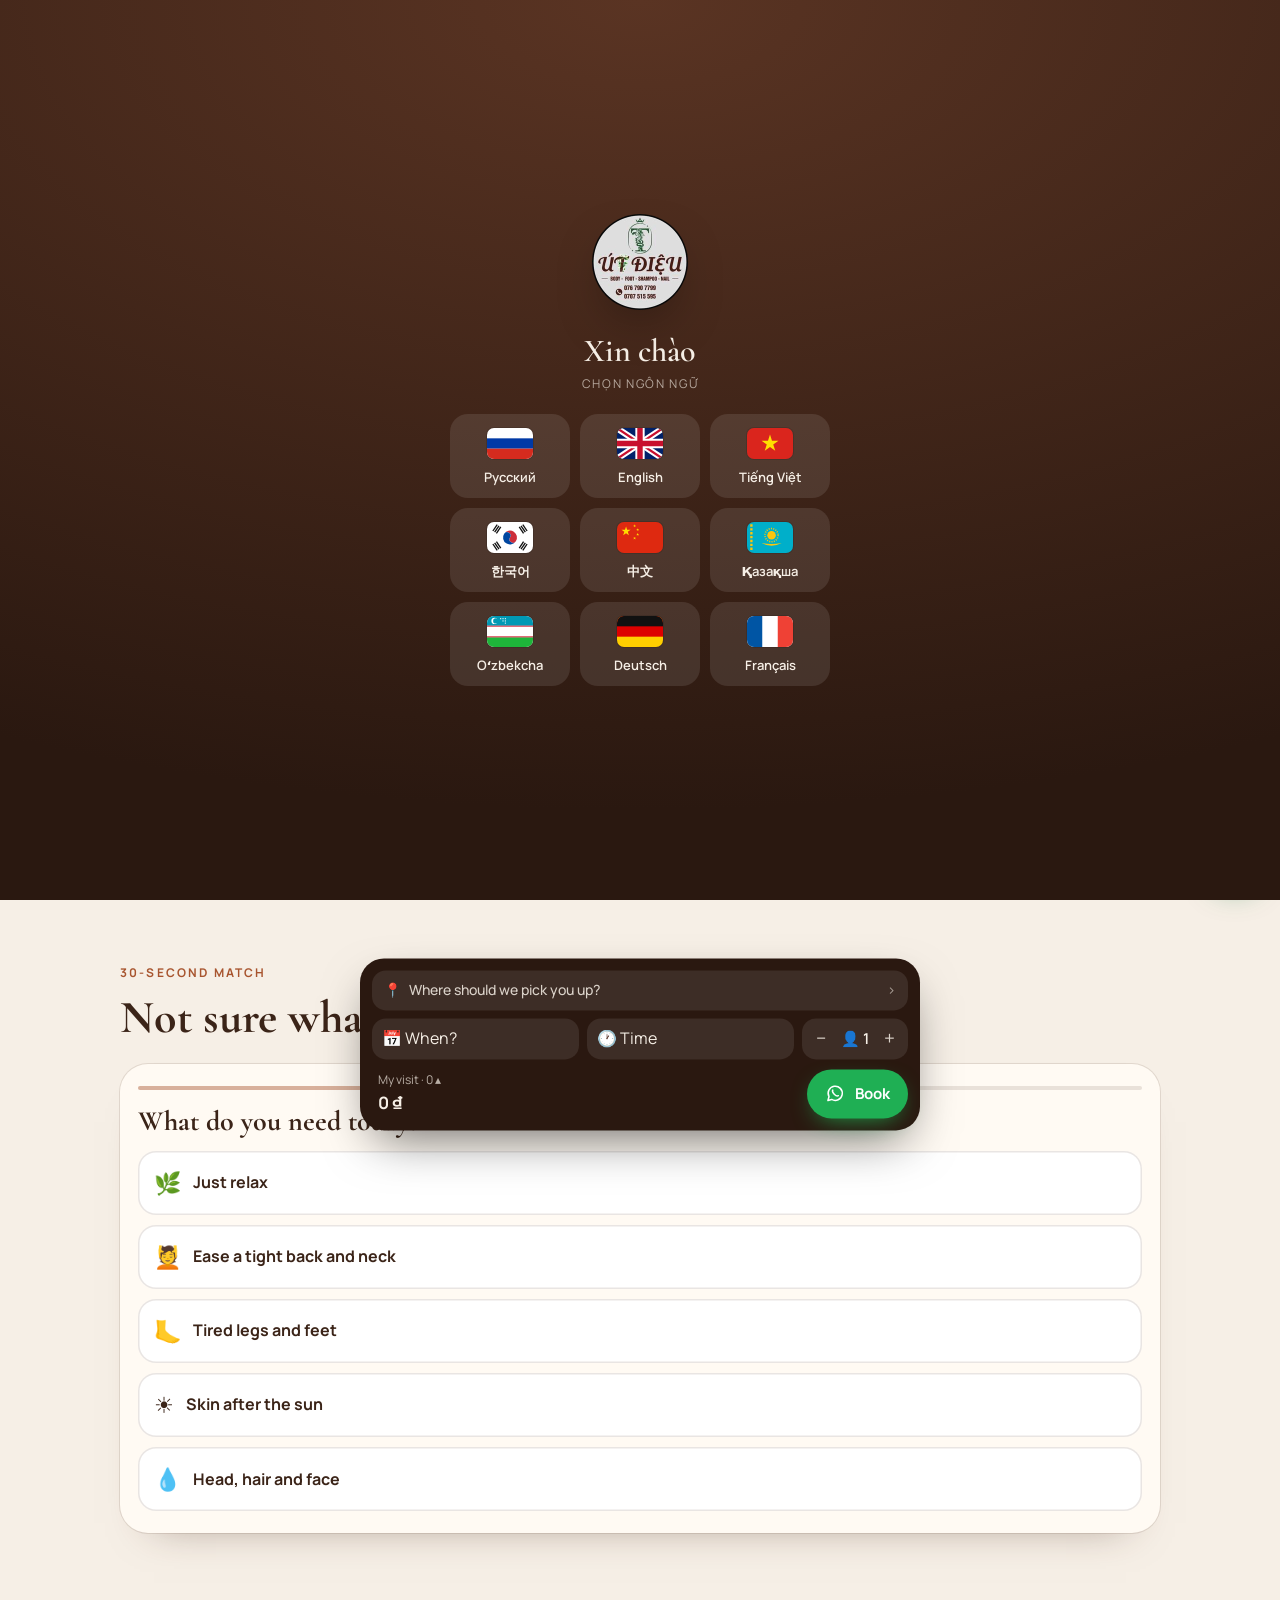
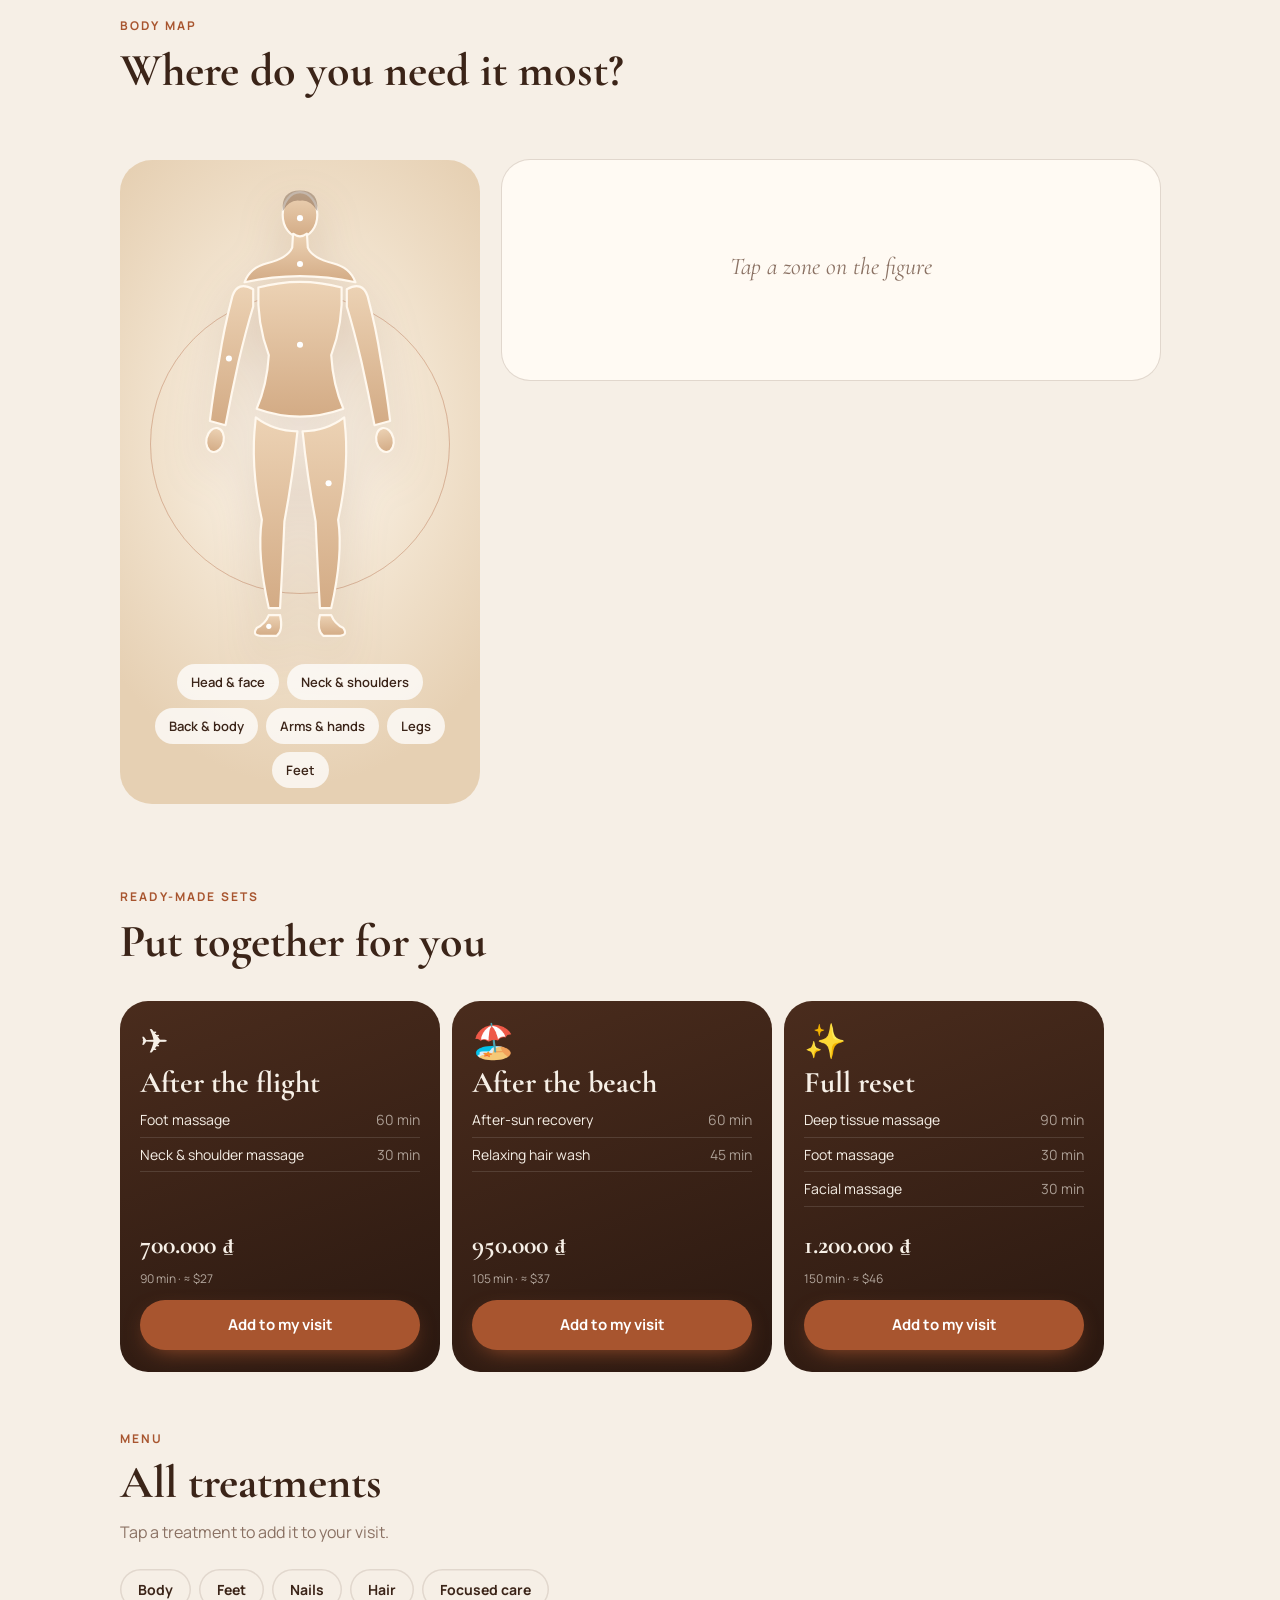
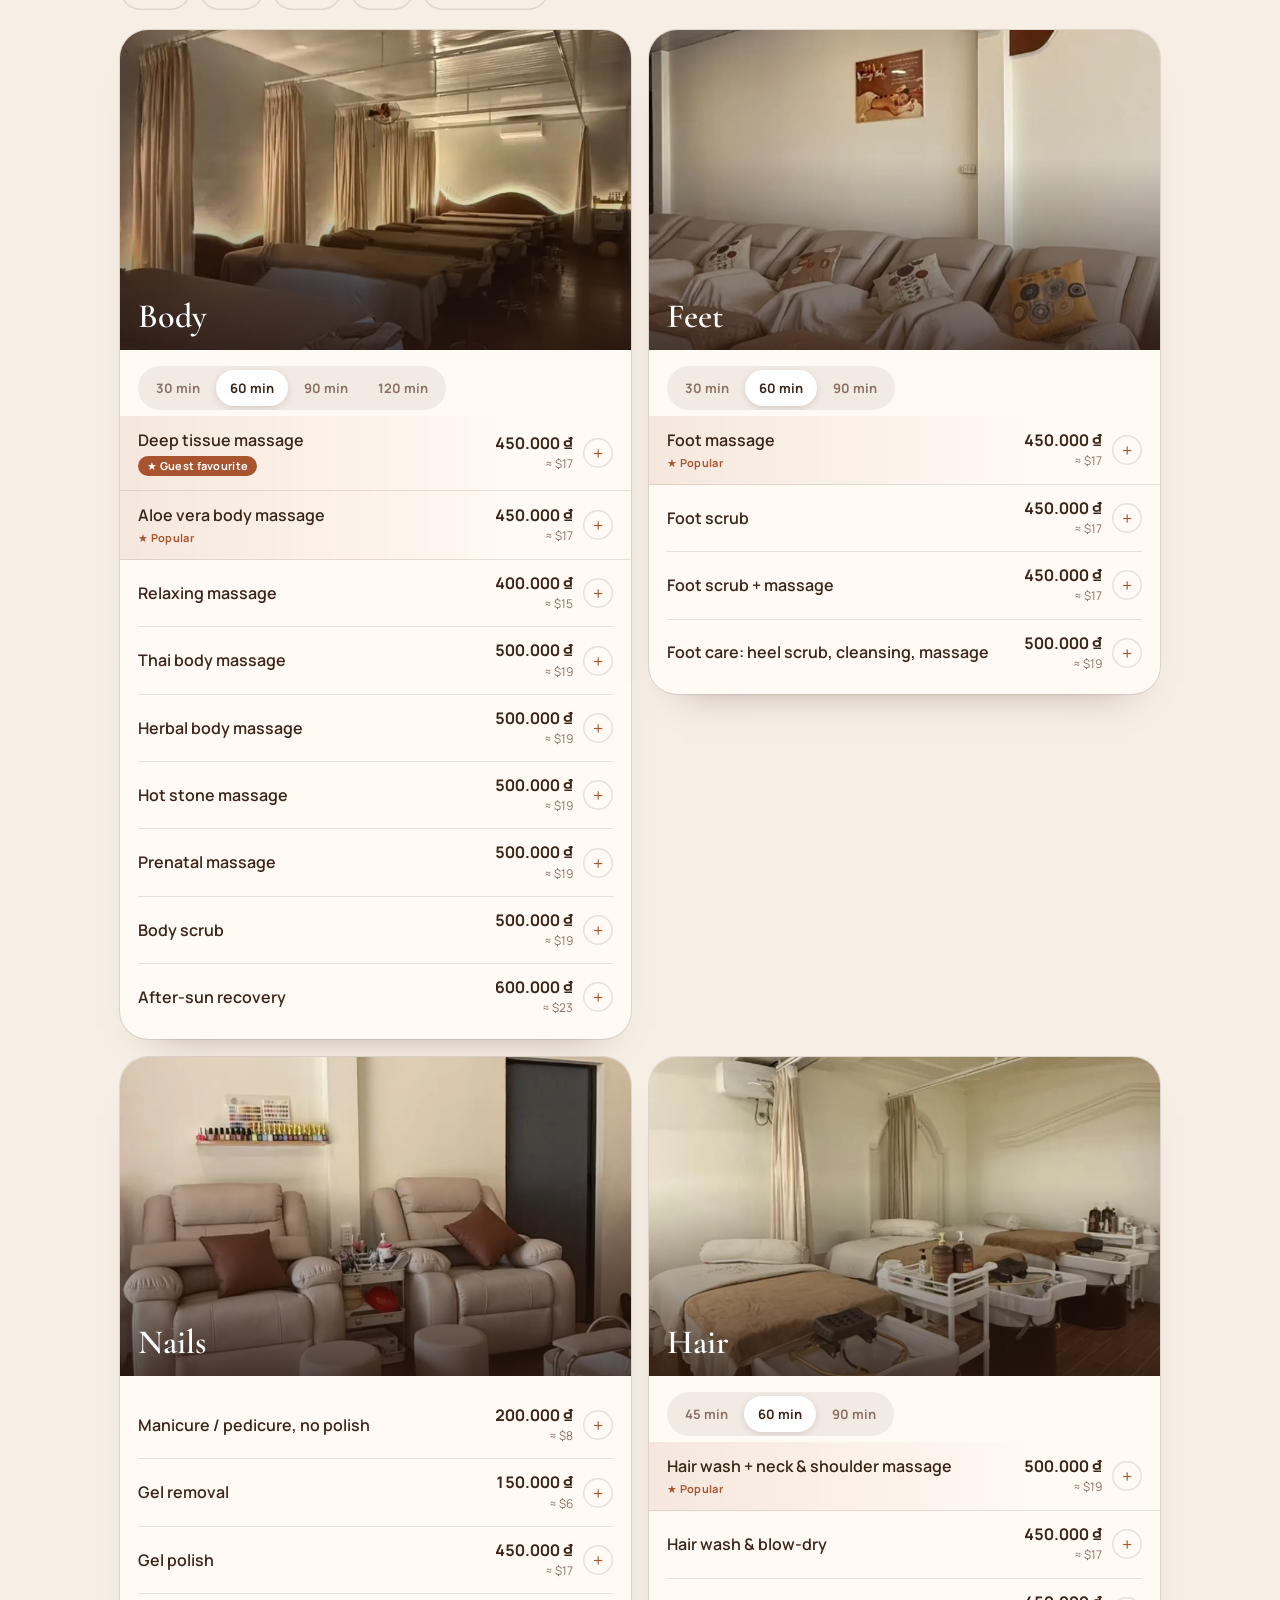
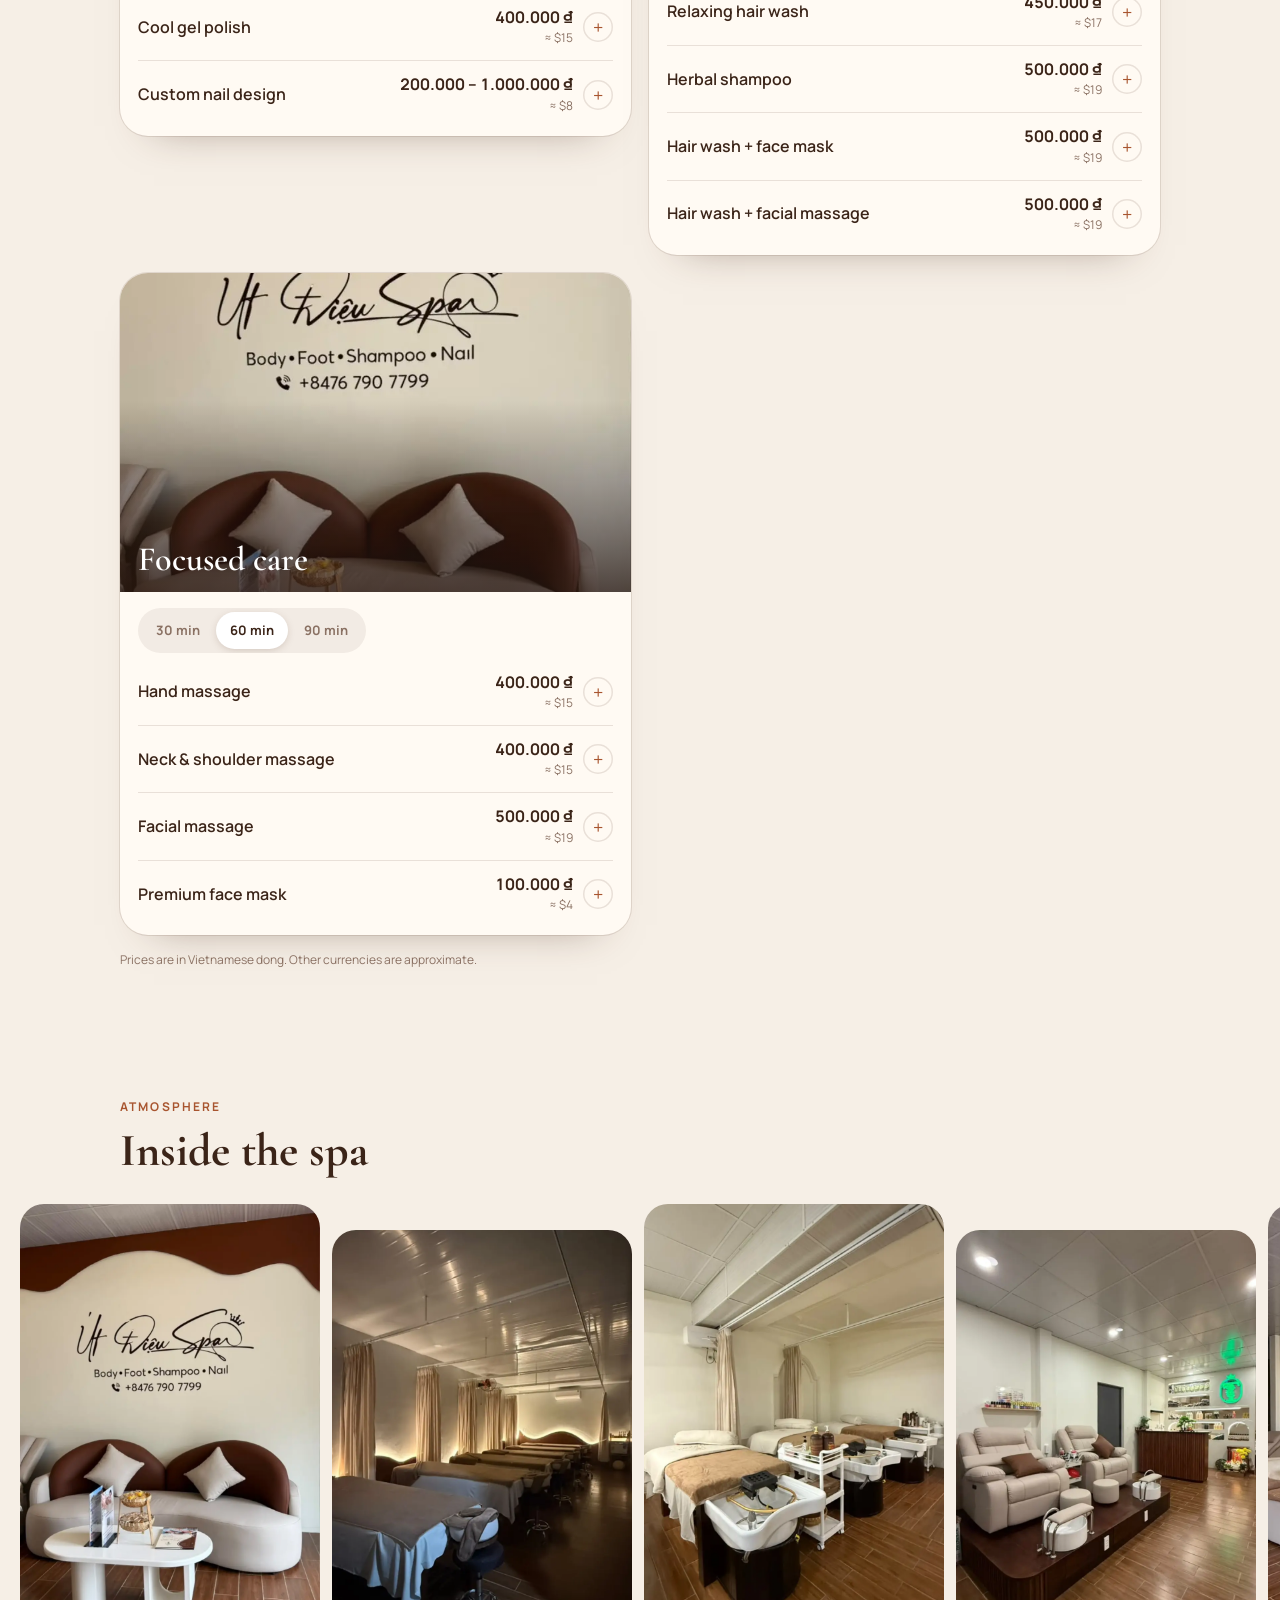
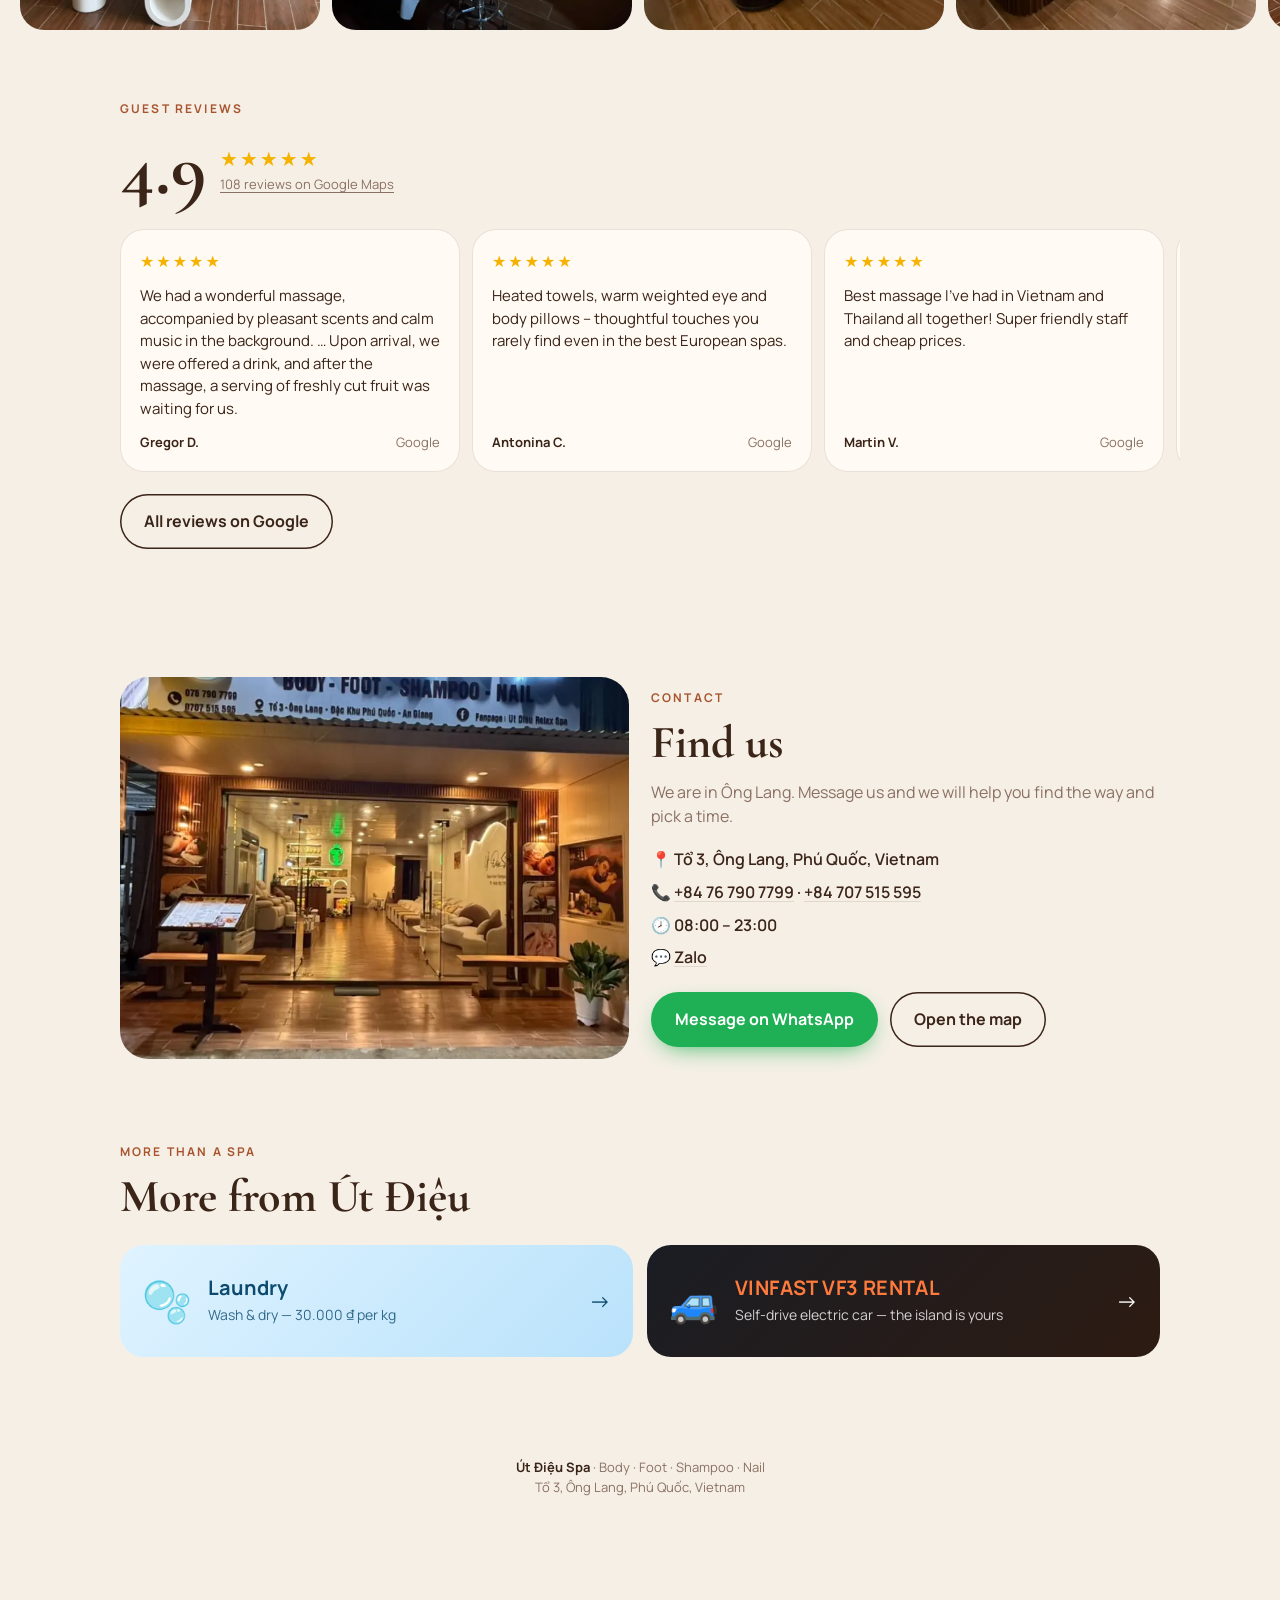
==== commit a1541b7b: "Booking: day, time and guest count in the cart Co-Authored-By: Claude Fable 5.2 <noreply@anthropic.c" ====
--- a/index.html
+++ b/index.html
@@ -147,6 +147,14 @@
 body.has-cart .cart{transform:none}
 .cart-top{display:flex;align-items:center;gap:10px}
 .cart-pick{display:flex;align-items:center;gap:8px;width:100%;text-align:left;padding:9px 12px;margin-bottom:10px;border-radius:14px;background:rgba(255,255,255,.09);font-size:14px}
+.cart-pick{margin-bottom:8px!important}
+.cart-when{display:flex;gap:8px;margin-bottom:10px}
+.cart-when select{flex:1;min-width:0;font:inherit;font-size:16px;color:inherit;background:rgba(255,255,255,.09);border:0;border-radius:14px;padding:8px 10px;-webkit-appearance:none;appearance:none;text-overflow:ellipsis;outline:none}
+.cart-when select.set{background:rgba(31,175,84,.28)}
+.cart-when option{color:#222}
+.gst{display:flex;align-items:center;gap:2px;flex:none;background:rgba(255,255,255,.09);border-radius:14px;padding:0 4px;font-size:15px}
+.gst button{width:30px;height:38px;font-size:19px;opacity:.85}
+.gst b{min-width:34px;text-align:center;font-weight:600;white-space:nowrap}
 .cart-pick b{flex:1;min-width:0;overflow:hidden;text-overflow:ellipsis;white-space:nowrap;font-weight:600}
 .cart-pick b.e{font-weight:500;opacity:.85}
 .cart-pick i{font-style:normal;color:#f5b301;font-size:12px;flex:none}
@@ -282,6 +290,7 @@
 <div class="cart" id="cart">
   <div class="cart-list" id="cartList"></div>
   <button class="cart-pick" id="cartPick"></button>
+  <div class="cart-when" id="cartWhen"></div>
   <div class="cart-top">
     <button class="cart-sum" id="cartSum"></button>
     <a class="btn wa" id="cartGo" target="_blank" rel="noopener"></a>
@@ -397,6 +406,11 @@
   loc_p:['Мы в Онг Ланге. Напишите — подскажем дорогу и подберём время.','We are in Ông Lang. Message us and we will help you find the way and pick a time.','Chúng tôi ở Ông Lang. Nhắn tin để được chỉ đường và đặt giờ.','옹랑에 있습니다. 메시지 주시면 길 안내와 시간 예약을 도와드려요.','我们位于 Ông Lang。给我们留言，我们会为您指路并安排时间。'],
   map_btn:['Открыть карту','Open the map','Mở bản đồ','지도 열기','打开地图'],
   cart_h:['Мой визит','My visit','Lịch hẹn của tôi','내 예약','我的预约'],
+  w_day:['Когда?','When?','Khi nào?','언제?','何时？'],
+  w_today:['Сегодня','Today','Hôm nay','오늘','今天'],
+  w_tom:['Завтра','Tomorrow','Ngày mai','내일','明天'],
+  w_time:['Время','Time','Giờ','시간','时间'],
+  w_guests:['Гостей','Guests','Số khách','인원','人数'],
   book:['Записаться','Book','Đặt lịch','예약하기','预约'],
  },
  extra:{
@@ -452,6 +466,11 @@
   loc_p:['Біз Онг Лангтамыз. Жазыңыз — жолды айтып, уақыт таңдаймыз.','Biz Ong Langdamiz. Yozing — yo‘lni tushuntirib, vaqt tanlaymiz.','Wir sind in Ông Lang. Schreiben Sie uns – wir erklären den Weg und finden einen Termin.','Nous sommes à Ông Lang. Écrivez-nous : nous vous guidons et trouvons un créneau.'],
   map_btn:['Картаны ашу','Xaritani ochish','Karte öffnen','Ouvrir la carte'],
   cart_h:['Менің сапарым','Mening tashrifim','Mein Besuch','Ma visite'],
+  w_day:['Қашан?','Qachon?','Wann?','Quand ?'],
+  w_today:['Бүгін','Bugun','Heute','Aujourd’hui'],
+  w_tom:['Ертең','Ertaga','Morgen','Demain'],
+  w_time:['Уақыт','Vaqt','Uhrzeit','Heure'],
+  w_guests:['Қонақ саны','Mehmonlar','Gäste','Personnes'],
   book:['Жазылу','Yozilish','Buchen','Réserver'],
  },
  onLang(){ renderAll(); }
@@ -561,6 +580,24 @@
   $('#cards').innerHTML = CATS.map(c=>`<article class="mcard rv" id="cat-${c}"><div class="mphoto"><img loading="lazy" src="${CAT_IMG[c]}" alt=""><h3>${UD.t('c_'+c)}</h3></div><div class="mbody" data-key="${c}">${block(c)}</div></article>`).join('');
   UD.observe();
 }
+/* день, время и число гостей в заявке (время Фукуока, UTC+7) */
+let bDay='', bTime='', guests=1;
+function renderWhen(){
+  const now=new Date(Date.now()+7*3600e3), nowMin=now.getUTCHours()*60+now.getUTCMinutes()+30, days=[];
+  for(let i=(nowMin>22*60?1:0);i<7;i++){
+    const d=new Date(Date.UTC(now.getUTCFullYear(),now.getUTCMonth(),now.getUTCDate()+i)), iso=d.toISOString().slice(0,10), o={weekday:'short',day:'numeric',month:'short',timeZone:'UTC'};
+    let loc; try{ loc=d.toLocaleDateString(UD.lang,o); }catch(e){ loc=d.toLocaleDateString('en-GB',o); }
+    days.push({iso, l:i===0?UD.t('w_today'):i===1?UD.t('w_tom'):loc, en:(i===0?'Today, ':i===1?'Tomorrow, ':'')+d.toLocaleDateString('en-GB',o), today:i===0});
+  }
+  let D=days.find(x=>x.iso===bDay); if(!D) bDay='';
+  const times=[]; for(let m=8*60;m<=22*60;m+=30) if(!(D&&D.today)||m>=nowMin) times.push(String(m/60|0).padStart(2,'0')+':'+(m%60?'30':'00'));
+  if(!times.includes(bTime)) bTime='';
+  $('#cartWhen').innerHTML = `<select id="wDay" class="${bDay?'set':''}" aria-label="${UD.t('w_day')}"><option value="">📅 ${UD.t('w_day')}</option>${days.map(x=>`<option value="${x.iso}"${x.iso===bDay?' selected':''}>${x.l}</option>`).join('')}</select>`
+    + `<select id="wTime" class="${bTime?'set':''}" aria-label="${UD.t('w_time')}"><option value="">🕐 ${UD.t('w_time')}</option>${times.map(x=>`<option${x===bTime?' selected':''}>${x}</option>`).join('')}</select>`
+    + `<div class="gst" aria-label="${UD.t('w_guests')}"><button data-g="-1" aria-label="−">−</button><b>👤 ${guests}</b><button data-g="1" aria-label="+">+</button></div>`;
+  return (D?D.en:'')+(bTime?(D?', ':'')+bTime:'');
+}
+document.addEventListener('change',(e)=>{ if(e.target.id==='wDay'){ bDay=e.target.value; renderCart(); } else if(e.target.id==='wTime'){ bTime=e.target.value; renderCart(); } });
 function renderCart(){
   let sum=0, mins=0, plus=false, html='', msg="Hello! I'd like to book at Út Điệu Spa:\n";
   cart.forEach((v,k)=>{
@@ -570,7 +607,7 @@
     msg+=`• ${s.n[1]}${+d?` — ${d} min`:''} — ${UD.fmt(p)}${s.max?'+':''}\n`;
   });
   const H=UD.hotel;
-  msg+=`Total: ${UD.fmt(sum)}${plus?'+':''}\n${H?`Pick-up from: ${UD.hotelText()} — is a transfer possible?\n`:''}Preferred day and time: `;
+  msg+=`Total: ${UD.fmt(sum)}${plus?'+':''}\n${H?`Pick-up from: ${UD.hotelText()} — is a transfer possible?\n`:''}Preferred day and time: ${renderWhen()}${guests>1?`\nGuests: ${guests}`:''}`;
   $('#cartPick').innerHTML = `<span>📍</span><b class="${H?'':'e'}">${H?UD.esc(H[0]):UD.t('pk_q')}</b>${H&&H[1]?`<i>${'★'.repeat(H[1])}</i>`:''}<u>›</u>`;
   document.body.classList.toggle('has-cart', cart.size>0);
   if(!cart.size) $('#cart').classList.remove('open');
@@ -594,6 +631,7 @@
   else if(z){ const v=z.dataset.z; zones.has(v)?zones.delete(v):zones.add(v); renderPanel(); }
   else if(e.target.closest('#cartSum')) $('#cart').classList.toggle('open');
   else if(e.target.closest('#cartPick')) UD.pickHotel(renderCart);
+  else if(e.target.closest('[data-g]')){ guests=Math.min(8,Math.max(1,guests+ +e.target.closest('[data-g]').dataset.g)); renderCart(); }
   else if(e.target.closest('.gal img')){ const b=document.createElement('div'); b.className='lb'; b.innerHTML=`<img src="${e.target.src}" alt="">`; b.onclick=()=>b.remove(); document.body.appendChild(b); }
 });
 $('#gal').innerHTML = [17,9,12,13,16,10,15,8,11].map(n=>`<img class="rv" loading="lazy" src="assets/img/p${n}.webp" alt="Út Điệu Spa">`).join('');
